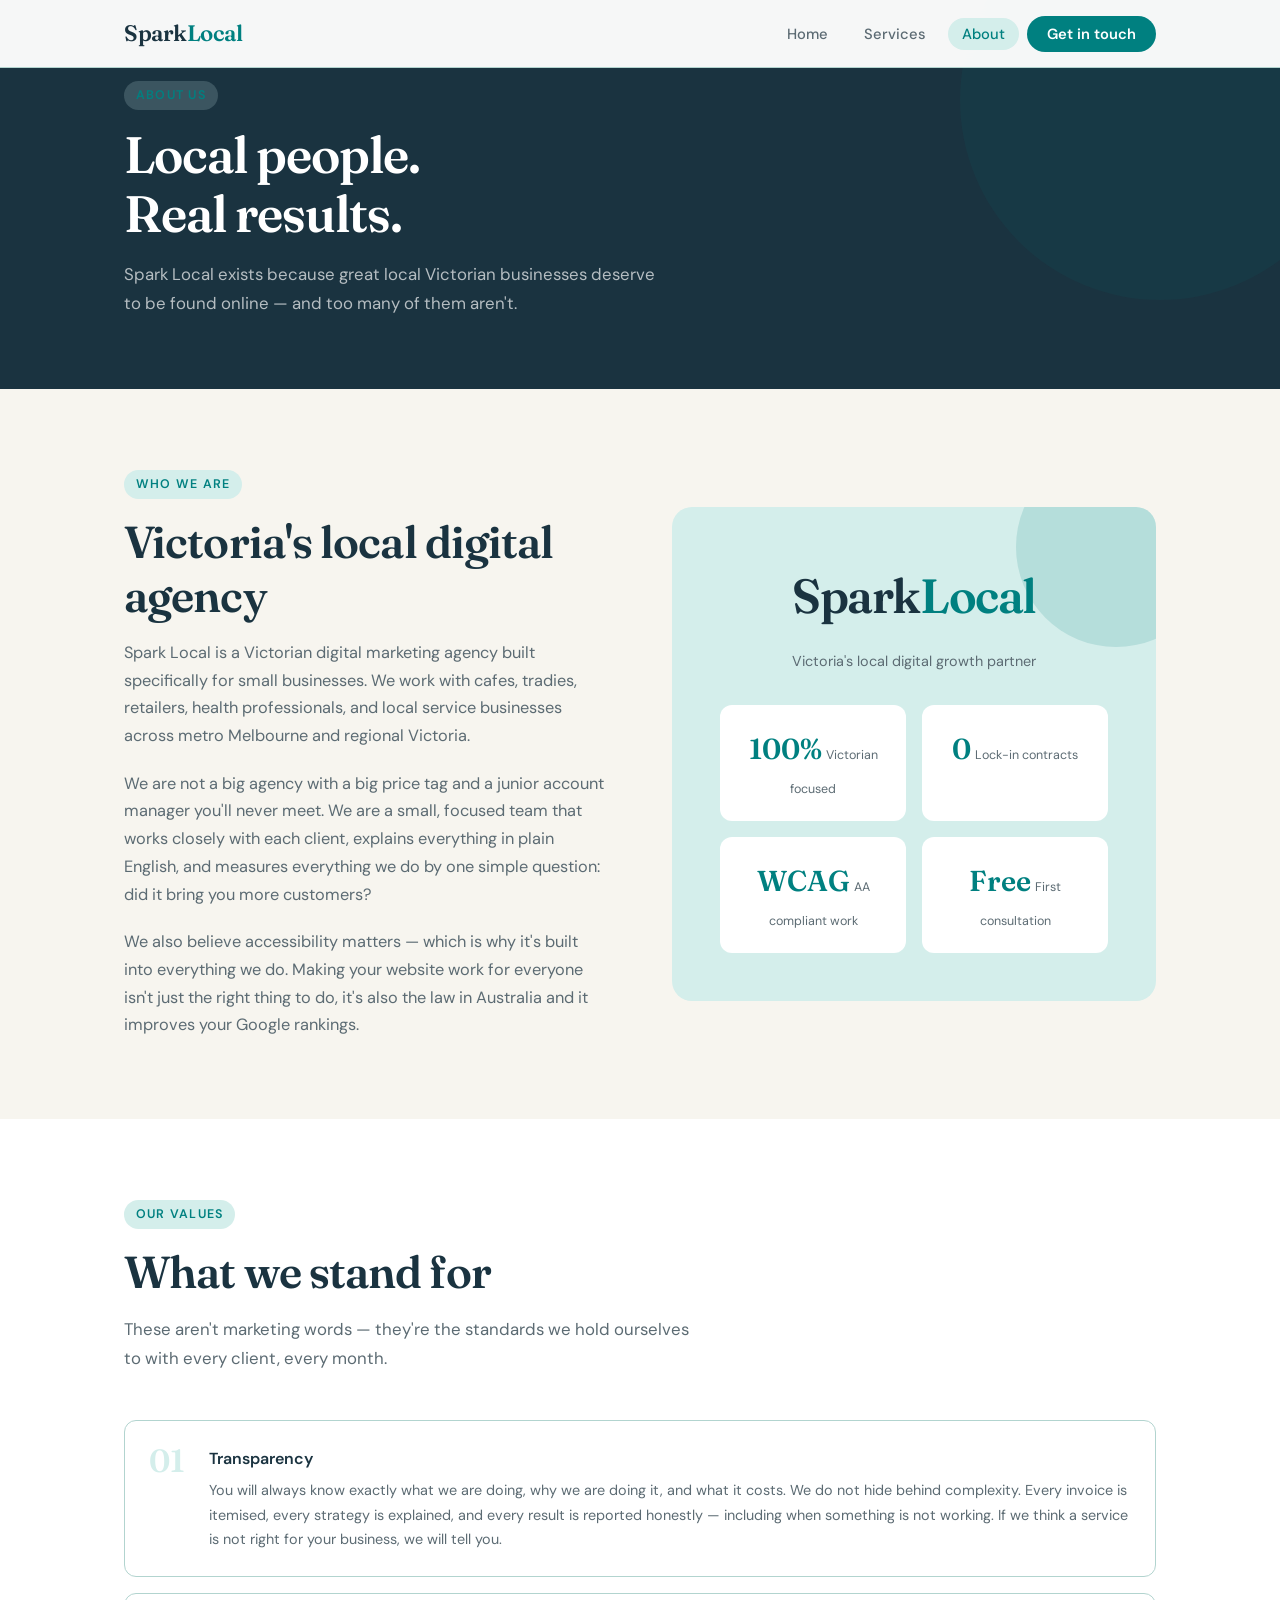
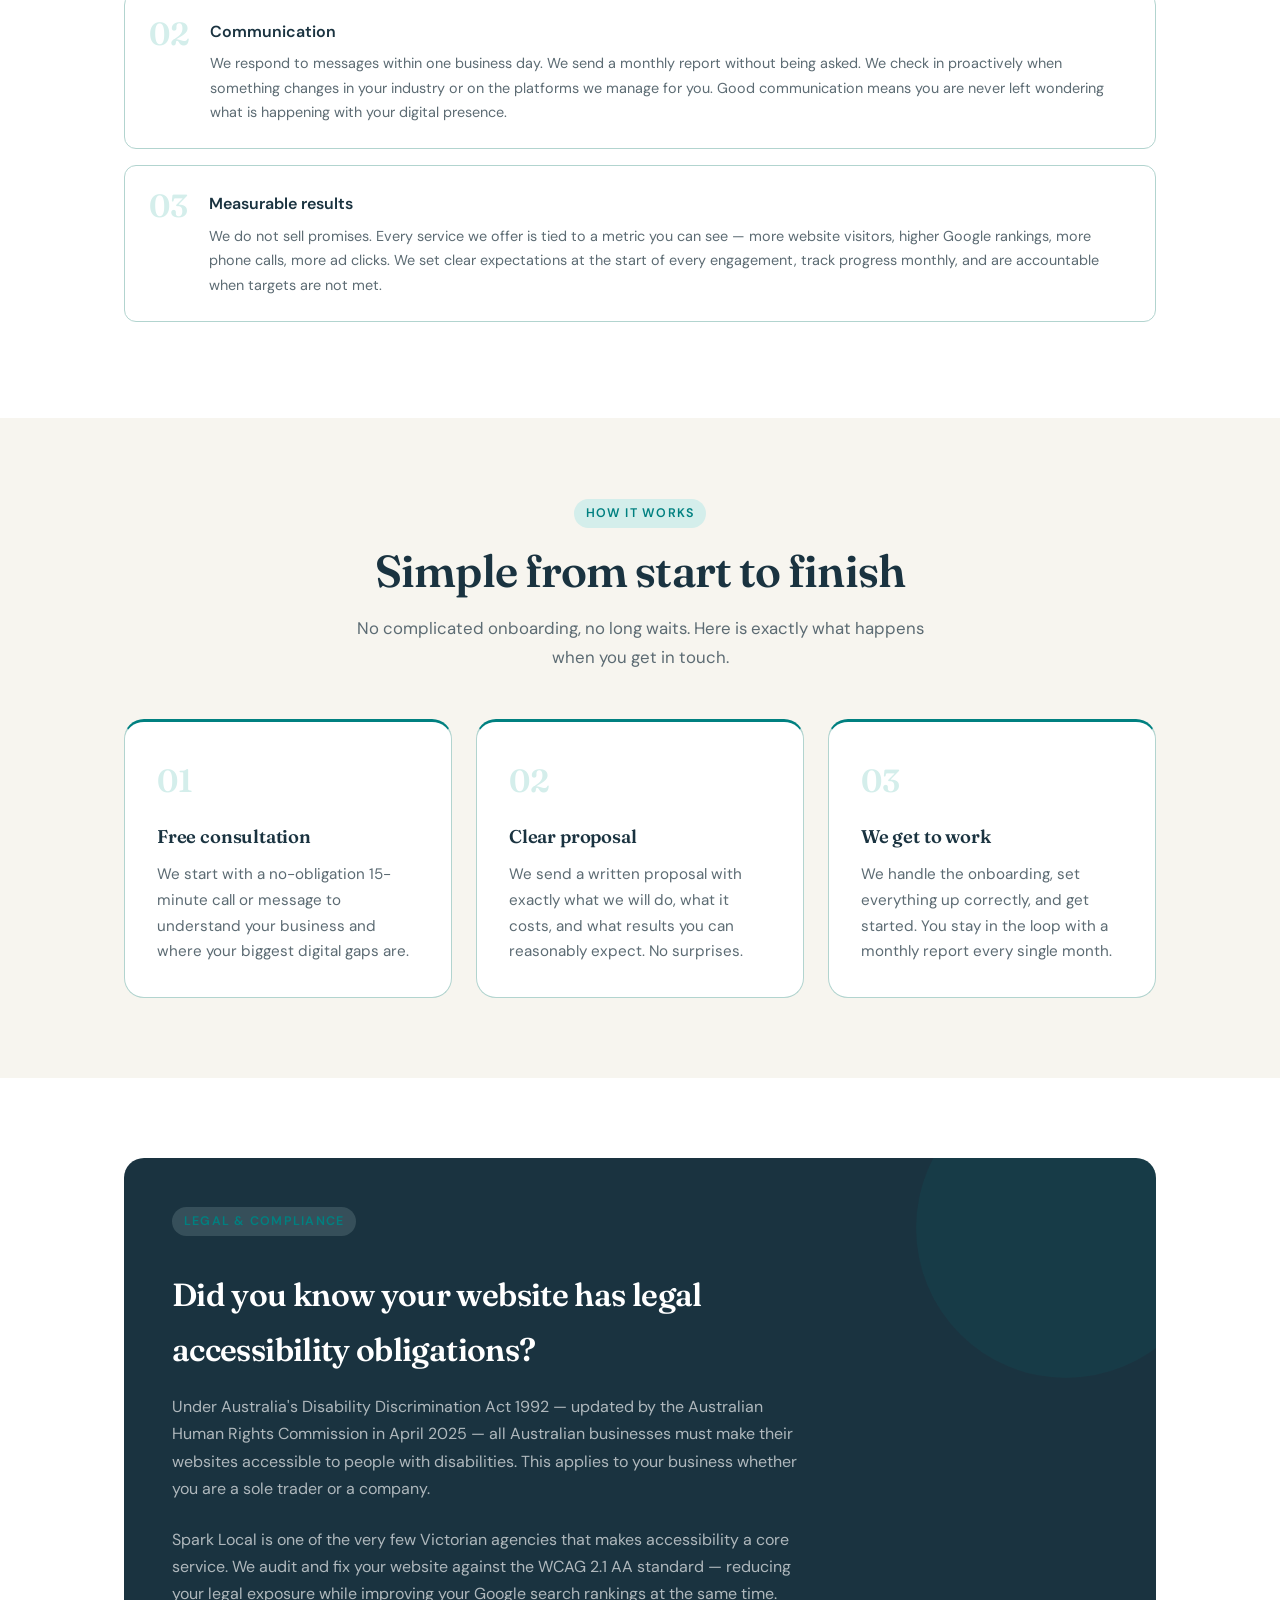
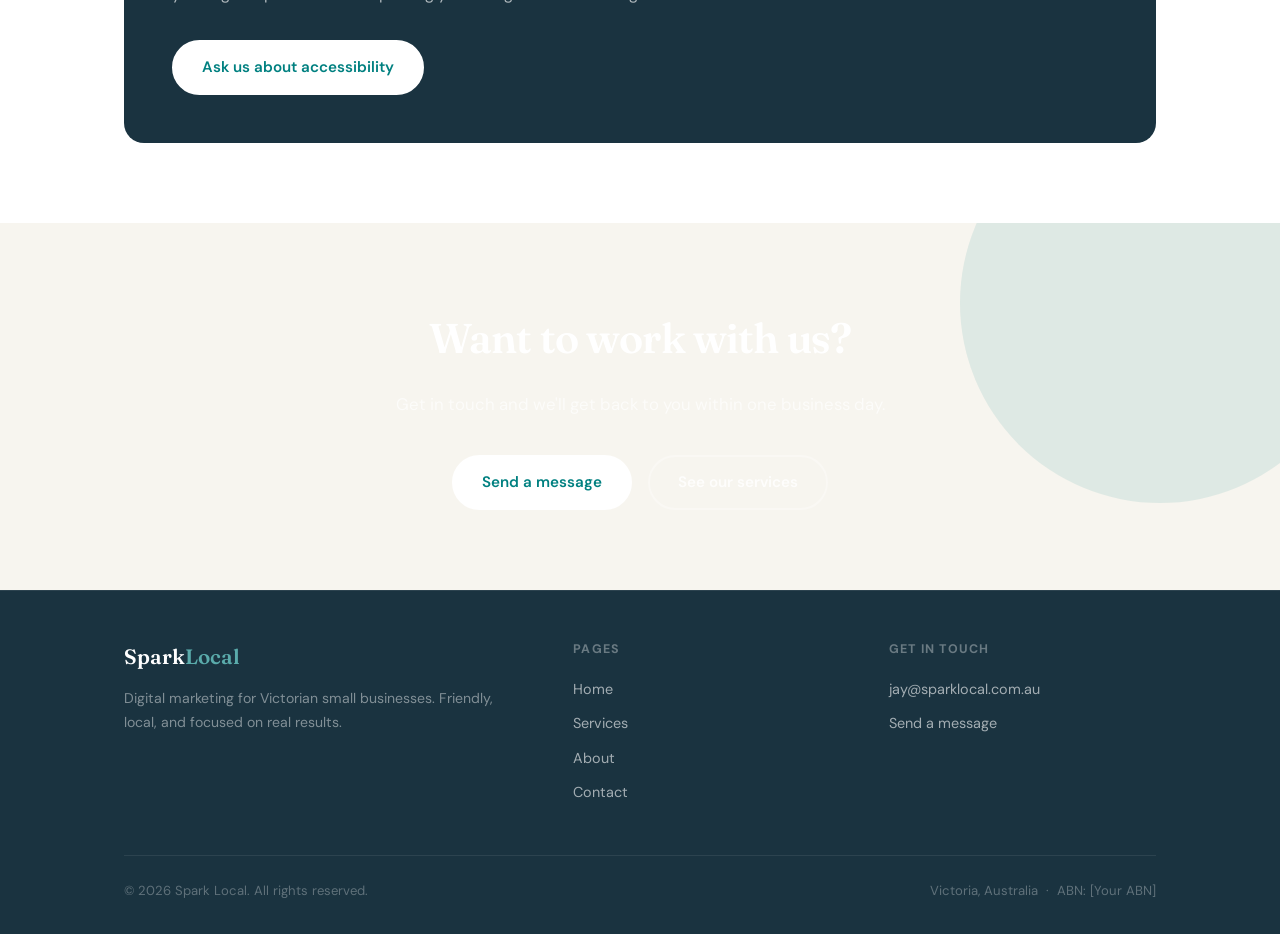
==== about.html @ c95900c8 "website" ====
<!DOCTYPE html>
<html lang="en-AU">
<head>
  <meta charset="UTF-8">
  <meta name="viewport" content="width=device-width, initial-scale=1.0">
  <title>About — Spark Local</title>
  <meta name="description" content="Learn about Spark Local — Victoria's friendly local digital marketing agency. Our values, our approach, and why we only work with Victorian small businesses.">
  <link rel="stylesheet" href="style.css">
  <link rel="icon" href="data:image/svg+xml,<svg xmlns='http://www.w3.org/2000/svg' viewBox='0 0 100 100'><text y='.9em' font-size='90'>✦</text></svg>">
</head>
<body>
  <a href="#main" class="skip-link">Skip to main content</a>

  <nav class="nav" role="navigation" aria-label="Main navigation">
    <div class="nav-inner">
      <a href="index.html" class="nav-logo" aria-label="Spark Local home">Spark<span>Local</span></a>
      <ul class="nav-links" id="nav-links" role="list">
        <li><a href="index.html">Home</a></li>
        <li><a href="services.html">Services</a></li>
        <li><a href="about.html" aria-current="page">About</a></li>
        <li><a href="contact.html" class="nav-cta">Get in touch</a></li>
      </ul>
      <button class="nav-mobile-btn" id="menu-btn" aria-expanded="false" aria-controls="nav-links" aria-label="Open menu">
        <svg viewBox="0 0 24 24" fill="none" stroke="currentColor" stroke-width="2" stroke-linecap="round">
          <line x1="3" y1="6" x2="21" y2="6"/><line x1="3" y1="12" x2="21" y2="12"/><line x1="3" y1="18" x2="21" y2="18"/>
        </svg>
      </button>
    </div>
  </nav>

  <main id="main">

    <div class="page-hero page-top" role="banner">
      <div class="container">
        <span class="section-label">About us</span>
        <h1 class="fade-up">Local people.<br>Real results.</h1>
        <p class="fade-up-2">Spark Local exists because great local Victorian businesses deserve to be found online — and too many of them aren't.</p>
      </div>
    </div>

    <!-- Who we are -->
    <section aria-labelledby="whoweare-heading">
      <div class="container">
        <div class="about-split">
          <div>
            <span class="section-label">Who we are</span>
            <h2 id="whoweare-heading" class="section-title">Victoria's local digital agency</h2>
            <p style="color:var(--grey);margin-bottom:20px;font-size:1.02rem;">Spark Local is a Victorian digital marketing agency built specifically for small businesses. We work with cafes, tradies, retailers, health professionals, and local service businesses across metro Melbourne and regional Victoria.</p>
            <p style="color:var(--grey);margin-bottom:20px;font-size:1.02rem;">We are not a big agency with a big price tag and a junior account manager you'll never meet. We are a small, focused team that works closely with each client, explains everything in plain English, and measures everything we do by one simple question: did it bring you more customers?</p>
            <p style="color:var(--grey);font-size:1.02rem;">We also believe accessibility matters — which is why it's built into everything we do. Making your website work for everyone isn't just the right thing to do, it's also the law in Australia and it improves your Google rankings.</p>
          </div>
          <div>
            <div class="about-visual" aria-hidden="true">
              <div class="about-logo-big">Spark<span>Local</span></div>
              <div class="about-tagline">Victoria's local digital growth partner</div>
              <div class="stat-grid" role="list">
                <div class="stat-box" role="listitem">
                  <span class="n">100%</span>
                  <span class="l">Victorian focused</span>
                </div>
                <div class="stat-box" role="listitem">
                  <span class="n">0</span>
                  <span class="l">Lock-in contracts</span>
                </div>
                <div class="stat-box" role="listitem">
                  <span class="n">WCAG</span>
                  <span class="l">AA compliant work</span>
                </div>
                <div class="stat-box" role="listitem">
                  <span class="n">Free</span>
                  <span class="l">First consultation</span>
                </div>
              </div>
            </div>
          </div>
        </div>
      </div>
    </section>

    <!-- Values -->
    <section aria-labelledby="values-heading">
      <div class="container">
        <div class="section-header">
          <span class="section-label">Our values</span>
          <h2 id="values-heading" class="section-title">What we stand for</h2>
          <p class="section-subtitle">These aren't marketing words — they're the standards we hold ourselves to with every client, every month.</p>
        </div>
        <div class="value-card">
          <div class="value-num" aria-hidden="true">01</div>
          <div>
            <h3>Transparency</h3>
            <p>You will always know exactly what we are doing, why we are doing it, and what it costs. We do not hide behind complexity. Every invoice is itemised, every strategy is explained, and every result is reported honestly — including when something is not working. If we think a service is not right for your business, we will tell you.</p>
          </div>
        </div>
        <div class="value-card">
          <div class="value-num" aria-hidden="true">02</div>
          <div>
            <h3>Communication</h3>
            <p>We respond to messages within one business day. We send a monthly report without being asked. We check in proactively when something changes in your industry or on the platforms we manage for you. Good communication means you are never left wondering what is happening with your digital presence.</p>
          </div>
        </div>
        <div class="value-card">
          <div class="value-num" aria-hidden="true">03</div>
          <div>
            <h3>Measurable results</h3>
            <p>We do not sell promises. Every service we offer is tied to a metric you can see — more website visitors, higher Google rankings, more phone calls, more ad clicks. We set clear expectations at the start of every engagement, track progress monthly, and are accountable when targets are not met.</p>
          </div>
        </div>
      </div>
    </section>

    <!-- How it works -->
    <section aria-labelledby="process-heading">
      <div class="container">
        <div class="section-header center">
          <span class="section-label">How it works</span>
          <h2 id="process-heading" class="section-title">Simple from start to finish</h2>
          <p class="section-subtitle">No complicated onboarding, no long waits. Here is exactly what happens when you get in touch.</p>
        </div>
        <div class="grid-3" role="list">
          <div class="card" role="listitem" style="border-top:3px solid var(--teal);">
            <div style="font-family:var(--font-display);font-size:2rem;font-weight:600;color:var(--teal-light);margin-bottom:12px;" aria-hidden="true">01</div>
            <h3>Free consultation</h3>
            <p>We start with a no-obligation 15-minute call or message to understand your business and where your biggest digital gaps are.</p>
          </div>
          <div class="card" role="listitem" style="border-top:3px solid var(--teal);">
            <div style="font-family:var(--font-display);font-size:2rem;font-weight:600;color:var(--teal-light);margin-bottom:12px;" aria-hidden="true">02</div>
            <h3>Clear proposal</h3>
            <p>We send a written proposal with exactly what we will do, what it costs, and what results you can reasonably expect. No surprises.</p>
          </div>
          <div class="card" role="listitem" style="border-top:3px solid var(--teal);">
            <div style="font-family:var(--font-display);font-size:2rem;font-weight:600;color:var(--teal-light);margin-bottom:12px;" aria-hidden="true">03</div>
            <h3>We get to work</h3>
            <p>We handle the onboarding, set everything up correctly, and get started. You stay in the loop with a monthly report every single month.</p>
          </div>
        </div>
      </div>
    </section>

    <!-- Legal note -->
    <section aria-labelledby="legal-heading">
      <div class="container">
        <div style="background:var(--dark);border-radius:var(--radius-lg);padding:48px;position:relative;overflow:hidden;">
          <div style="position:absolute;width:300px;height:300px;border-radius:50%;background:var(--teal);opacity:0.1;top:-80px;right:-60px;" aria-hidden="true"></div>
          <div style="position:relative;max-width:640px;">
            <span class="section-label" style="background:rgba(212,238,235,0.15);">Legal &amp; compliance</span>
            <h2 id="legal-heading" style="font-family:var(--font-display);font-size:clamp(1.5rem,3vw,2rem);font-weight:600;color:#fff;margin:16px 0;letter-spacing:-0.02em;">Did you know your website has legal accessibility obligations?</h2>
            <p style="color:rgba(255,255,255,0.65);margin-bottom:24px;font-size:1rem;line-height:1.7;">Under Australia's Disability Discrimination Act 1992 — updated by the Australian Human Rights Commission in April 2025 — all Australian businesses must make their websites accessible to people with disabilities. This applies to your business whether you are a sole trader or a company.</p>
            <p style="color:rgba(255,255,255,0.65);margin-bottom:32px;font-size:1rem;line-height:1.7;">Spark Local is one of the very few Victorian agencies that makes accessibility a core service. We audit and fix your website against the WCAG 2.1 AA standard — reducing your legal exposure while improving your Google search rankings at the same time.</p>
            <a href="contact.html" class="btn btn-white">Ask us about accessibility</a>
          </div>
        </div>
      </div>
    </section>

    <!-- CTA -->
    <section class="cta-banner" aria-labelledby="cta-heading">
      <div class="container">
        <h2 id="cta-heading">Want to work with us?</h2>
        <p>Get in touch and we'll get back to you within one business day.</p>
        <div class="btn-group">
          <a href="contact.html" class="btn btn-white">Send a message</a>
          <a href="services.html" class="btn btn-outline" style="border-color:rgba(255,255,255,0.3);color:rgba(255,255,255,0.8);">See our services</a>
        </div>
      </div>
    </section>

  </main>

  <footer class="footer" role="contentinfo">
    <div class="container">
      <div class="footer-inner">
        <div class="footer-brand">
          <div class="logo">Spark<span>Local</span></div>
          <p>Digital marketing for Victorian small businesses. Friendly, local, and focused on real results.</p>
        </div>
        <nav aria-label="Footer navigation — pages">
          <div class="footer-col">
            <h4>Pages</h4>
            <a href="index.html">Home</a>
            <a href="services.html">Services</a>
            <a href="about.html">About</a>
            <a href="contact.html">Contact</a>
          </div>
        </nav>
        <div class="footer-col">
          <h4>Get in touch</h4>
          <a href="mailto:jay@sparklocal.com.au">jay@sparklocal.com.au</a>
          <a href="contact.html">Send a message</a>
        </div>
      </div>
      <div class="footer-bottom">
        <span>&copy; 2026 Spark Local. All rights reserved.</span>
        <span>Victoria, Australia &nbsp;·&nbsp; ABN: [Your ABN]</span>
      </div>
    </div>
  </footer>

  <script>
    const btn = document.getElementById('menu-btn');
    const links = document.getElementById('nav-links');
    btn.addEventListener('click', () => {
      const open = links.classList.toggle('open');
      btn.setAttribute('aria-expanded', open);
    });
    document.addEventListener('click', e => {
      if (!btn.contains(e.target) && !links.contains(e.target)) {
        links.classList.remove('open');
        btn.setAttribute('aria-expanded', false);
      }
    });
  </script>
</body>
</html>
---- style.css ----
@import url('https://fonts.googleapis.com/css2?family=DM+Sans:ital,opsz,wght@0,9..40,300;0,9..40,400;0,9..40,500;0,9..40,600;1,9..40,400&family=Fraunces:ital,opsz,wght@0,9..144,300;0,9..144,600;1,9..144,300&display=swap');

/* ── Variables ─────────────────────────────────────────────────── */
:root {
  --dark:       #1A3340;
  --teal:       #008080;
  --teal-light: #D4EEEB;
  --teal-mid:   #5AABAB;
  --gold:       #C49A14;
  --gold-light: #FDF6DC;
  --sand:       #F7F5EF;
  --grey:       #5C6B73;
  --border:     #B2D4CF;
  --white:      #ffffff;
  --text:       #1a2a30;

  --font-display: 'Fraunces', Georgia, serif;
  --font-body:    'DM Sans', system-ui, sans-serif;

  --radius-sm: 6px;
  --radius-md: 12px;
  --radius-lg: 20px;

  --shadow-sm: 0 2px 8px rgba(26,51,64,0.08);
  --shadow-md: 0 6px 24px rgba(26,51,64,0.12);

  --max-w: 1080px;
  --nav-h: 68px;
}

/* ── Reset ─────────────────────────────────────────────────────── */
*, *::before, *::after { box-sizing: border-box; margin: 0; padding: 0; }
html { scroll-behavior: smooth; font-size: 16px; }
body {
  font-family: var(--font-body);
  color: var(--text);
  background: var(--white);
  line-height: 1.7;
  -webkit-font-smoothing: antialiased;
}
img { display: block; max-width: 100%; }
a { color: inherit; text-decoration: none; }
ul { list-style: none; }
button, input, textarea, select {
  font-family: inherit;
  font-size: inherit;
}

/* ── Skip link (accessibility) ─────────────────────────────────── */
.skip-link {
  position: absolute;
  top: -100px;
  left: 16px;
  background: var(--teal);
  color: var(--white);
  padding: 10px 20px;
  border-radius: var(--radius-sm);
  font-weight: 600;
  z-index: 9999;
  transition: top 0.2s;
}
.skip-link:focus { top: 16px; }

/* ── Navigation ────────────────────────────────────────────────── */
.nav {
  position: fixed;
  top: 0; left: 0; right: 0;
  height: var(--nav-h);
  background: rgba(255,255,255,0.96);
  backdrop-filter: blur(10px);
  border-bottom: 1px solid var(--border);
  z-index: 100;
  display: flex;
  align-items: center;
}
.nav-inner {
  max-width: var(--max-w);
  width: 100%;
  margin: 0 auto;
  padding: 0 24px;
  display: flex;
  align-items: center;
  justify-content: space-between;
}
.nav-logo {
  font-family: var(--font-display);
  font-size: 1.4rem;
  font-weight: 600;
  color: var(--dark);
  letter-spacing: -0.02em;
}
.nav-logo span { color: var(--teal); }
.nav-links {
  display: flex;
  align-items: center;
  gap: 8px;
}
.nav-links a {
  font-size: 0.92rem;
  font-weight: 500;
  color: var(--grey);
  padding: 6px 14px;
  border-radius: 99px;
  transition: color 0.2s, background 0.2s;
}
.nav-links a:hover,
.nav-links a[aria-current="page"] {
  color: var(--teal);
  background: var(--teal-light);
}
.nav-cta {
  background: var(--teal) !important;
  color: var(--white) !important;
  padding: 8px 20px !important;
  border-radius: 99px !important;
  font-weight: 600 !important;
  transition: background 0.2s, transform 0.15s !important;
}
.nav-cta:hover {
  background: var(--dark) !important;
  transform: translateY(-1px);
}
.nav-mobile-btn {
  display: none;
  background: none;
  border: none;
  cursor: pointer;
  padding: 8px;
  color: var(--dark);
}
.nav-mobile-btn svg { width: 24px; height: 24px; }

/* ── Layout helpers ────────────────────────────────────────────── */
.container {
  max-width: var(--max-w);
  margin: 0 auto;
  padding: 0 24px;
}
.page-top { padding-top: var(--nav-h); }
section { padding: 80px 0; }
section:nth-child(even) { background: var(--sand); }

.section-label {
  display: inline-block;
  font-size: 0.78rem;
  font-weight: 600;
  letter-spacing: 0.1em;
  text-transform: uppercase;
  color: var(--teal);
  background: var(--teal-light);
  padding: 4px 12px;
  border-radius: 99px;
  margin-bottom: 16px;
}
.section-title {
  font-family: var(--font-display);
  font-size: clamp(1.8rem, 4vw, 2.8rem);
  font-weight: 600;
  color: var(--dark);
  line-height: 1.2;
  letter-spacing: -0.02em;
  margin-bottom: 16px;
}
.section-subtitle {
  font-size: 1.05rem;
  color: var(--grey);
  max-width: 580px;
  line-height: 1.7;
}
.section-header { margin-bottom: 48px; }
.section-header.center { text-align: center; }
.section-header.center .section-subtitle { margin: 0 auto; }

/* ── Buttons ───────────────────────────────────────────────────── */
.btn {
  display: inline-flex;
  align-items: center;
  gap: 8px;
  padding: 13px 28px;
  border-radius: 99px;
  font-weight: 600;
  font-size: 0.95rem;
  cursor: pointer;
  border: 2px solid transparent;
  transition: all 0.2s;
  text-decoration: none;
}
.btn:focus-visible {
  outline: 3px solid var(--teal);
  outline-offset: 3px;
}
.btn-primary {
  background: var(--teal);
  color: var(--white);
  border-color: var(--teal);
}
.btn-primary:hover {
  background: var(--dark);
  border-color: var(--dark);
  transform: translateY(-2px);
}
.btn-outline {
  background: transparent;
  color: var(--teal);
  border-color: var(--teal);
}
.btn-outline:hover {
  background: var(--teal);
  color: var(--white);
  transform: translateY(-2px);
}
.btn-white {
  background: var(--white);
  color: var(--teal);
  border-color: var(--white);
}
.btn-white:hover {
  background: var(--teal-light);
  transform: translateY(-2px);
}

/* ── Cards ─────────────────────────────────────────────────────── */
.card {
  background: var(--white);
  border: 1px solid var(--border);
  border-radius: var(--radius-lg);
  padding: 32px;
  transition: box-shadow 0.2s, transform 0.2s;
}
.card:hover {
  box-shadow: var(--shadow-md);
  transform: translateY(-3px);
}
.card-icon {
  width: 52px;
  height: 52px;
  background: var(--teal-light);
  border-radius: var(--radius-md);
  display: flex;
  align-items: center;
  justify-content: center;
  margin-bottom: 20px;
  font-size: 1.4rem;
}
.card h3 {
  font-family: var(--font-display);
  font-size: 1.15rem;
  font-weight: 600;
  color: var(--dark);
  margin-bottom: 10px;
  letter-spacing: -0.01em;
}
.card p { font-size: 0.95rem; color: var(--grey); }

/* ── Grid ──────────────────────────────────────────────────────── */
.grid-3 {
  display: grid;
  grid-template-columns: repeat(3, 1fr);
  gap: 24px;
}
.grid-2 {
  display: grid;
  grid-template-columns: repeat(2, 1fr);
  gap: 24px;
}

/* ── Hero ──────────────────────────────────────────────────────── */
.hero {
  background: var(--dark);
  min-height: calc(100vh - var(--nav-h));
  display: flex;
  align-items: center;
  position: relative;
  overflow: hidden;
  padding: 80px 0;
}
.hero-bg-circle {
  position: absolute;
  border-radius: 50%;
  background: var(--teal);
  opacity: 0.12;
  pointer-events: none;
}
.hero-bg-circle-1 { width: 500px; height: 500px; top: -100px; right: -100px; }
.hero-bg-circle-2 { width: 300px; height: 300px; bottom: -60px; left: 5%; }
.hero-bg-circle-3 { width: 150px; height: 150px; top: 40%; right: 30%; opacity: 0.07; }
.hero-content { position: relative; z-index: 1; max-width: 680px; }
.hero-label {
  display: inline-flex;
  align-items: center;
  gap: 8px;
  font-size: 0.82rem;
  font-weight: 600;
  letter-spacing: 0.08em;
  text-transform: uppercase;
  color: var(--teal-mid);
  margin-bottom: 24px;
}
.hero-label::before {
  content: '';
  display: block;
  width: 24px;
  height: 2px;
  background: var(--teal-mid);
}
.hero h1 {
  font-family: var(--font-display);
  font-size: clamp(2.4rem, 6vw, 4rem);
  font-weight: 600;
  color: var(--white);
  line-height: 1.1;
  letter-spacing: -0.03em;
  margin-bottom: 24px;
}
.hero h1 em {
  font-style: italic;
  color: var(--teal-mid);
}
.hero p {
  font-size: 1.1rem;
  color: rgba(255,255,255,0.72);
  max-width: 520px;
  margin-bottom: 40px;
  line-height: 1.75;
}
.hero-btns { display: flex; gap: 16px; flex-wrap: wrap; }
.hero-trust {
  margin-top: 56px;
  padding-top: 32px;
  border-top: 1px solid rgba(255,255,255,0.1);
  display: flex;
  gap: 32px;
  flex-wrap: wrap;
}
.trust-item { text-align: center; }
.trust-item .num {
  font-family: var(--font-display);
  font-size: 1.8rem;
  font-weight: 600;
  color: var(--teal-mid);
  display: block;
}
.trust-item .lbl {
  font-size: 0.8rem;
  color: rgba(255,255,255,0.5);
  text-transform: uppercase;
  letter-spacing: 0.06em;
}

/* ── Page hero (inner pages) ───────────────────────────────────── */
.page-hero {
  background: var(--dark);
  padding: 80px 0 72px;
  position: relative;
  overflow: hidden;
}
.page-hero::after {
  content: '';
  position: absolute;
  width: 400px;
  height: 400px;
  border-radius: 50%;
  background: var(--teal);
  opacity: 0.08;
  top: -100px;
  right: -80px;
  pointer-events: none;
}
.page-hero .section-label { background: rgba(212,238,235,0.18); }
.page-hero h1 {
  font-family: var(--font-display);
  font-size: clamp(2rem, 5vw, 3.2rem);
  font-weight: 600;
  color: var(--white);
  line-height: 1.15;
  letter-spacing: -0.02em;
  margin-bottom: 16px;
}
.page-hero p {
  font-size: 1.05rem;
  color: rgba(255,255,255,0.68);
  max-width: 540px;
}

/* ── Value pills ───────────────────────────────────────────────── */
.values-row {
  display: flex;
  gap: 16px;
  flex-wrap: wrap;
  margin-top: 48px;
}
.value-pill {
  display: flex;
  align-items: center;
  gap: 10px;
  background: var(--white);
  border: 1px solid var(--border);
  border-radius: 99px;
  padding: 10px 20px 10px 12px;
  font-size: 0.92rem;
  font-weight: 500;
  color: var(--dark);
}
.value-pill .dot {
  width: 10px;
  height: 10px;
  border-radius: 50%;
  background: var(--teal);
  flex-shrink: 0;
}

/* ── Service list page ─────────────────────────────────────────── */
.service-category {
  margin-bottom: 64px;
}
.category-label {
  font-size: 0.75rem;
  font-weight: 700;
  letter-spacing: 0.12em;
  text-transform: uppercase;
  color: var(--teal);
  margin-bottom: 20px;
  display: flex;
  align-items: center;
  gap: 12px;
}
.category-label::after {
  content: '';
  flex: 1;
  height: 1px;
  background: var(--border);
}
.service-row {
  display: grid;
  grid-template-columns: 1fr auto;
  gap: 24px;
  align-items: start;
  padding: 28px 0;
  border-bottom: 1px solid var(--border);
}
.service-row:last-child { border-bottom: none; }
.service-row h3 {
  font-family: var(--font-display);
  font-size: 1.1rem;
  font-weight: 600;
  color: var(--dark);
  margin-bottom: 8px;
  letter-spacing: -0.01em;
}
.service-row p { font-size: 0.93rem; color: var(--grey); max-width: 560px; }
.service-price {
  text-align: right;
  flex-shrink: 0;
}
.service-price .from {
  font-size: 0.75rem;
  color: var(--grey);
  text-transform: uppercase;
  letter-spacing: 0.06em;
}
.service-price .amount {
  font-family: var(--font-display);
  font-size: 1.4rem;
  font-weight: 600;
  color: var(--gold);
  display: block;
}
.service-price .period {
  font-size: 0.78rem;
  color: var(--grey);
}

/* ── Packages ──────────────────────────────────────────────────── */
.packages-grid {
  display: grid;
  grid-template-columns: repeat(3, 1fr);
  gap: 24px;
  align-items: start;
}
.package-card {
  border-radius: var(--radius-lg);
  padding: 32px;
  border: 2px solid var(--border);
  background: var(--white);
  position: relative;
  transition: transform 0.2s, box-shadow 0.2s;
}
.package-card:hover { transform: translateY(-4px); box-shadow: var(--shadow-md); }
.package-card.featured {
  border-color: var(--teal);
  background: var(--dark);
}
.featured-badge {
  position: absolute;
  top: -14px;
  left: 50%;
  transform: translateX(-50%);
  background: var(--teal);
  color: var(--white);
  font-size: 0.72rem;
  font-weight: 700;
  letter-spacing: 0.08em;
  text-transform: uppercase;
  padding: 4px 16px;
  border-radius: 99px;
  white-space: nowrap;
}
.package-name {
  font-size: 0.8rem;
  font-weight: 700;
  letter-spacing: 0.1em;
  text-transform: uppercase;
  color: var(--teal);
  margin-bottom: 8px;
}
.package-card.featured .package-name { color: var(--teal-mid); }
.package-price {
  font-family: var(--font-display);
  font-size: 2.4rem;
  font-weight: 600;
  color: var(--dark);
  line-height: 1;
  margin-bottom: 4px;
  letter-spacing: -0.03em;
}
.package-card.featured .package-price { color: var(--white); }
.package-period {
  font-size: 0.82rem;
  color: var(--grey);
  margin-bottom: 24px;
}
.package-card.featured .package-period { color: rgba(255,255,255,0.5); }
.package-divider {
  height: 1px;
  background: var(--border);
  margin-bottom: 24px;
}
.package-card.featured .package-divider { background: rgba(255,255,255,0.15); }
.package-includes {
  font-size: 0.8rem;
  font-weight: 600;
  letter-spacing: 0.06em;
  text-transform: uppercase;
  color: var(--grey);
  margin-bottom: 16px;
}
.package-card.featured .package-includes { color: rgba(255,255,255,0.45); }
.package-features { display: flex; flex-direction: column; gap: 10px; margin-bottom: 28px; }
.feature-item {
  display: flex;
  align-items: flex-start;
  gap: 10px;
  font-size: 0.9rem;
  color: var(--text);
}
.package-card.featured .feature-item { color: rgba(255,255,255,0.82); }
.feature-check {
  width: 18px;
  height: 18px;
  border-radius: 50%;
  background: var(--teal-light);
  color: var(--teal);
  display: flex;
  align-items: center;
  justify-content: center;
  font-size: 0.65rem;
  flex-shrink: 0;
  margin-top: 2px;
  font-weight: 700;
}
.package-card.featured .feature-check {
  background: rgba(212,238,235,0.2);
  color: var(--teal-mid);
}
.package-ideal {
  font-size: 0.82rem;
  color: var(--grey);
  font-style: italic;
  margin-bottom: 24px;
}
.package-card.featured .package-ideal { color: rgba(255,255,255,0.45); }

/* ── About page ────────────────────────────────────────────────── */
.about-split {
  display: grid;
  grid-template-columns: 1fr 1fr;
  gap: 64px;
  align-items: center;
}
.about-visual {
  background: var(--teal-light);
  border-radius: var(--radius-lg);
  padding: 48px;
  text-align: center;
  position: relative;
  overflow: hidden;
}
.about-visual::before {
  content: '';
  position: absolute;
  width: 200px;
  height: 200px;
  border-radius: 50%;
  background: var(--teal);
  opacity: 0.15;
  top: -60px;
  right: -60px;
}
.about-logo-big {
  font-family: var(--font-display);
  font-size: 3rem;
  font-weight: 600;
  color: var(--dark);
  letter-spacing: -0.03em;
  position: relative;
}
.about-logo-big span { color: var(--teal); }
.about-tagline {
  font-size: 0.9rem;
  color: var(--grey);
  margin-top: 12px;
  position: relative;
}
.stat-grid {
  display: grid;
  grid-template-columns: 1fr 1fr;
  gap: 16px;
  margin-top: 32px;
  position: relative;
}
.stat-box {
  background: var(--white);
  border-radius: var(--radius-md);
  padding: 20px;
  text-align: center;
}
.stat-box .n {
  font-family: var(--font-display);
  font-size: 1.8rem;
  font-weight: 600;
  color: var(--teal);
}
.stat-box .l {
  font-size: 0.78rem;
  color: var(--grey);
  margin-top: 2px;
}
.value-card {
  display: flex;
  gap: 20px;
  padding: 24px;
  background: var(--white);
  border: 1px solid var(--border);
  border-radius: var(--radius-md);
  margin-bottom: 16px;
  transition: box-shadow 0.2s;
}
.value-card:hover { box-shadow: var(--shadow-sm); }
.value-num {
  font-family: var(--font-display);
  font-size: 2rem;
  font-weight: 600;
  color: var(--teal-light);
  line-height: 1;
  flex-shrink: 0;
  min-width: 40px;
}
.value-card h3 {
  font-weight: 600;
  font-size: 1rem;
  color: var(--dark);
  margin-bottom: 6px;
}
.value-card p { font-size: 0.9rem; color: var(--grey); }

/* ── Contact ───────────────────────────────────────────────────── */
.contact-split {
  display: grid;
  grid-template-columns: 1fr 1.6fr;
  gap: 64px;
  align-items: start;
}
.contact-info h2 {
  font-family: var(--font-display);
  font-size: 1.8rem;
  font-weight: 600;
  color: var(--dark);
  margin-bottom: 16px;
  letter-spacing: -0.02em;
}
.contact-info p { color: var(--grey); margin-bottom: 32px; }
.contact-detail {
  display: flex;
  align-items: center;
  gap: 14px;
  padding: 16px 0;
  border-bottom: 1px solid var(--border);
  font-size: 0.95rem;
}
.contact-detail:last-child { border-bottom: none; }
.contact-icon {
  width: 40px;
  height: 40px;
  background: var(--teal-light);
  border-radius: var(--radius-sm);
  display: flex;
  align-items: center;
  justify-content: center;
  font-size: 1.1rem;
  flex-shrink: 0;
}
.contact-detail a { color: var(--teal); font-weight: 500; }
.contact-detail a:hover { text-decoration: underline; }

/* ── Form ──────────────────────────────────────────────────────── */
.form-card {
  background: var(--white);
  border: 1px solid var(--border);
  border-radius: var(--radius-lg);
  padding: 40px;
  box-shadow: var(--shadow-sm);
}
.form-row { display: grid; grid-template-columns: 1fr 1fr; gap: 20px; }
.form-group { margin-bottom: 20px; }
.form-group label {
  display: block;
  font-size: 0.88rem;
  font-weight: 600;
  color: var(--dark);
  margin-bottom: 8px;
}
.form-group label .req { color: var(--teal); margin-left: 2px; }
.form-group input,
.form-group textarea,
.form-group select {
  width: 100%;
  padding: 12px 16px;
  border: 1.5px solid var(--border);
  border-radius: var(--radius-sm);
  font-size: 0.95rem;
  color: var(--text);
  background: var(--white);
  transition: border-color 0.2s, box-shadow 0.2s;
  appearance: none;
}
.form-group input:focus,
.form-group textarea:focus,
.form-group select:focus {
  outline: none;
  border-color: var(--teal);
  box-shadow: 0 0 0 3px rgba(0,128,128,0.12);
}
.form-group textarea { resize: vertical; min-height: 130px; }
.form-submit { width: 100%; justify-content: center; font-size: 1rem; padding: 15px; }
.form-note {
  font-size: 0.8rem;
  color: var(--grey);
  text-align: center;
  margin-top: 12px;
}
.form-success {
  display: none;
  background: var(--teal-light);
  border: 1px solid var(--border);
  border-radius: var(--radius-md);
  padding: 20px 24px;
  color: var(--dark);
  font-weight: 500;
  margin-top: 16px;
  text-align: center;
}

/* ── CTA banner ────────────────────────────────────────────────── */
.cta-banner {
  background: var(--dark);
  padding: 80px 0;
  text-align: center;
  position: relative;
  overflow: hidden;
}
.cta-banner::before {
  content: '';
  position: absolute;
  width: 400px; height: 400px;
  border-radius: 50%;
  background: var(--teal);
  opacity: 0.1;
  top: -120px; right: -80px;
}
.cta-banner h2 {
  font-family: var(--font-display);
  font-size: clamp(1.8rem, 4vw, 2.6rem);
  font-weight: 600;
  color: var(--white);
  margin-bottom: 16px;
  letter-spacing: -0.02em;
  position: relative;
}
.cta-banner p {
  color: rgba(255,255,255,0.65);
  font-size: 1.05rem;
  margin-bottom: 36px;
  position: relative;
}
.cta-banner .btn-group { display: flex; gap: 16px; justify-content: center; flex-wrap: wrap; position: relative; }

/* ── Footer ────────────────────────────────────────────────────── */
.footer {
  background: var(--dark);
  border-top: 1px solid rgba(255,255,255,0.08);
  padding: 48px 0 32px;
}
.footer-inner {
  display: grid;
  grid-template-columns: 1.5fr 1fr 1fr;
  gap: 48px;
  margin-bottom: 40px;
}
.footer-brand .logo {
  font-family: var(--font-display);
  font-size: 1.3rem;
  font-weight: 600;
  color: var(--white);
  margin-bottom: 12px;
}
.footer-brand .logo span { color: var(--teal-mid); }
.footer-brand p {
  font-size: 0.88rem;
  color: rgba(255,255,255,0.45);
  line-height: 1.7;
}
.footer-col h4 {
  font-size: 0.78rem;
  font-weight: 700;
  letter-spacing: 0.1em;
  text-transform: uppercase;
  color: rgba(255,255,255,0.35);
  margin-bottom: 16px;
}
.footer-col a {
  display: block;
  font-size: 0.9rem;
  color: rgba(255,255,255,0.6);
  margin-bottom: 10px;
  transition: color 0.2s;
}
.footer-col a:hover { color: var(--teal-mid); }
.footer-bottom {
  border-top: 1px solid rgba(255,255,255,0.08);
  padding-top: 24px;
  display: flex;
  justify-content: space-between;
  align-items: center;
  font-size: 0.82rem;
  color: rgba(255,255,255,0.3);
  flex-wrap: wrap;
  gap: 8px;
}

/* ── Animations ────────────────────────────────────────────────── */
@keyframes fadeUp {
  from { opacity: 0; transform: translateY(24px); }
  to   { opacity: 1; transform: translateY(0); }
}
.fade-up { animation: fadeUp 0.6s ease both; }
.fade-up-2 { animation: fadeUp 0.6s 0.12s ease both; }
.fade-up-3 { animation: fadeUp 0.6s 0.24s ease both; }
.fade-up-4 { animation: fadeUp 0.6s 0.36s ease both; }

/* ── Responsive ────────────────────────────────────────────────── */
@media (max-width: 900px) {
  .grid-3, .packages-grid { grid-template-columns: 1fr; }
  .grid-2 { grid-template-columns: 1fr; }
  .about-split, .contact-split { grid-template-columns: 1fr; gap: 40px; }
  .footer-inner { grid-template-columns: 1fr 1fr; }
  .hero-trust { gap: 20px; }
  .service-row { grid-template-columns: 1fr; }
  .service-price { text-align: left; }
}
@media (max-width: 640px) {
  .nav-links { display: none; }
  .nav-mobile-btn { display: flex; }
  .nav-links.open {
    display: flex;
    flex-direction: column;
    position: fixed;
    top: var(--nav-h);
    left: 0; right: 0;
    background: var(--white);
    border-bottom: 1px solid var(--border);
    padding: 16px 24px 24px;
    gap: 4px;
    box-shadow: var(--shadow-md);
  }
  .nav-links.open a { border-radius: var(--radius-sm); }
  .form-row { grid-template-columns: 1fr; }
  .footer-inner { grid-template-columns: 1fr; gap: 32px; }
  section { padding: 56px 0; }
  .hero { padding: 56px 0; }
  .hero-btns { flex-direction: column; align-items: flex-start; }
  .hero-trust { flex-direction: column; gap: 16px; }
  .form-card { padding: 24px; }
}
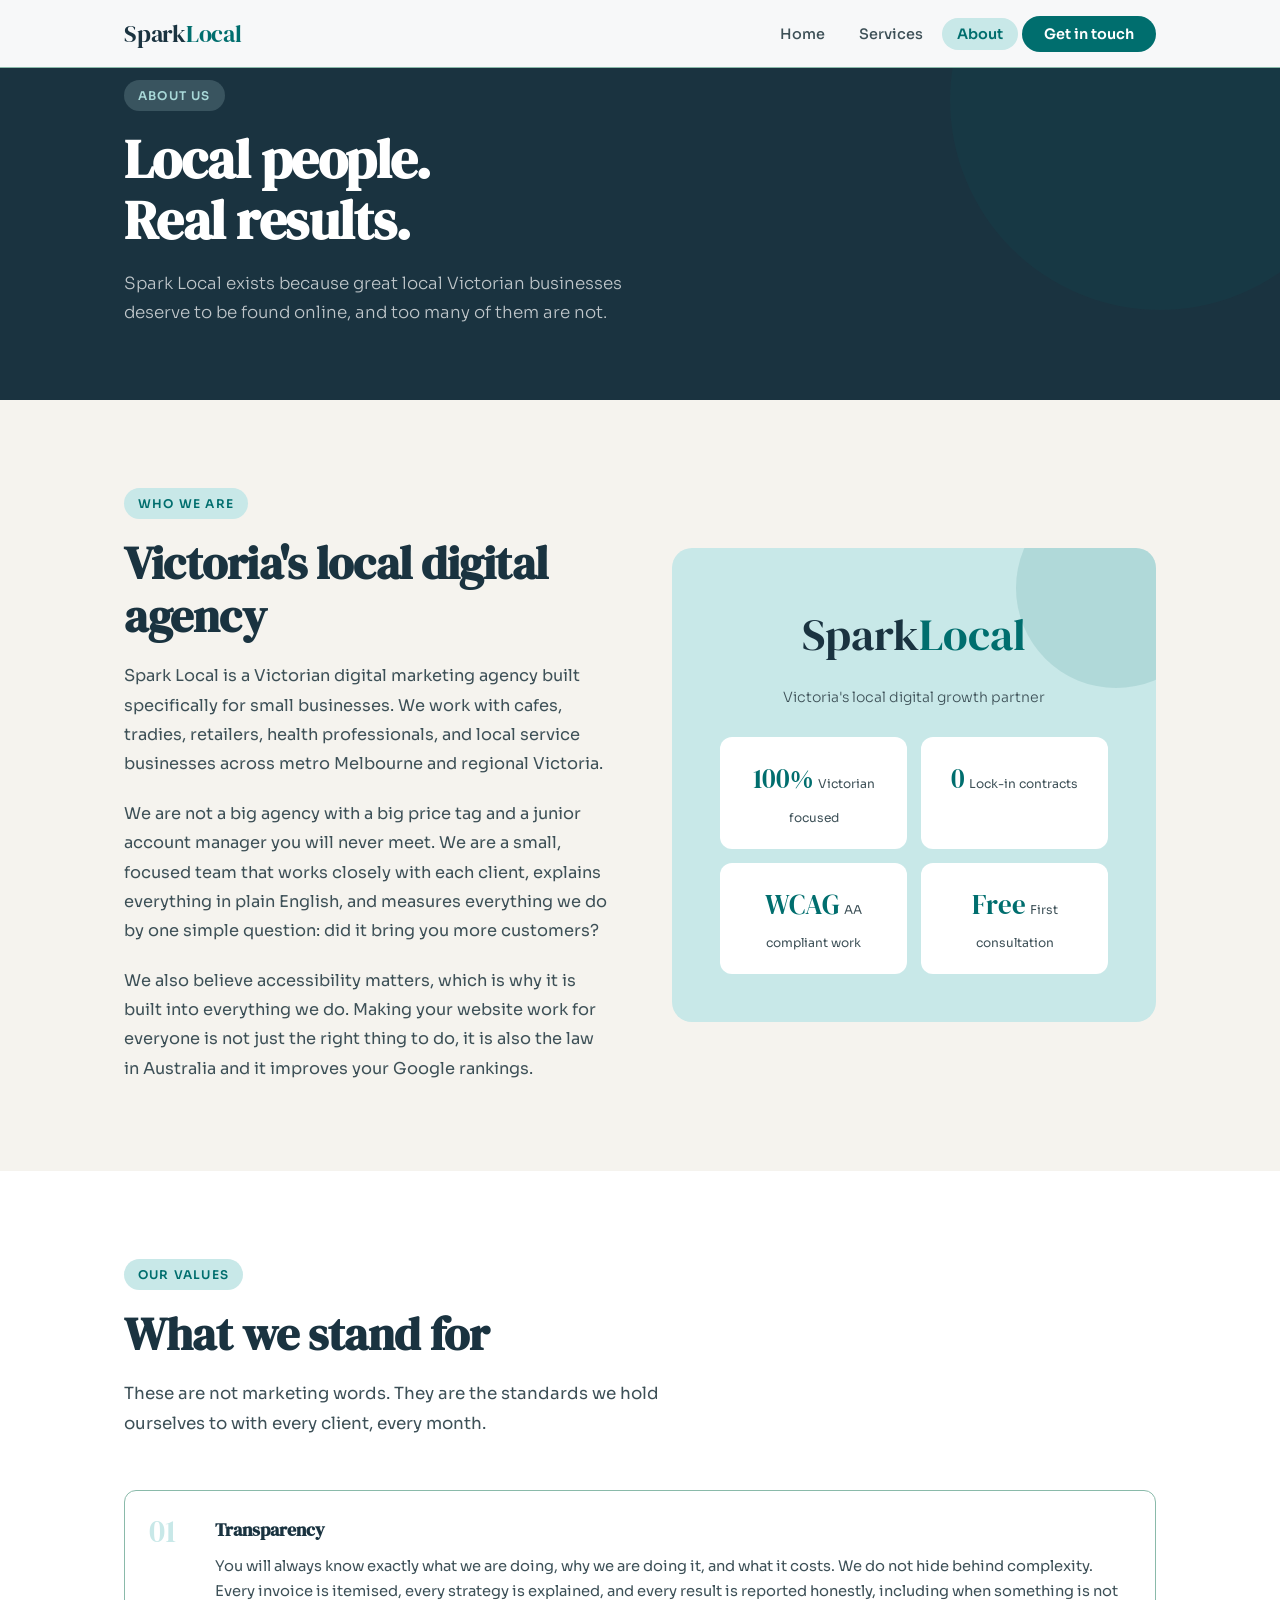
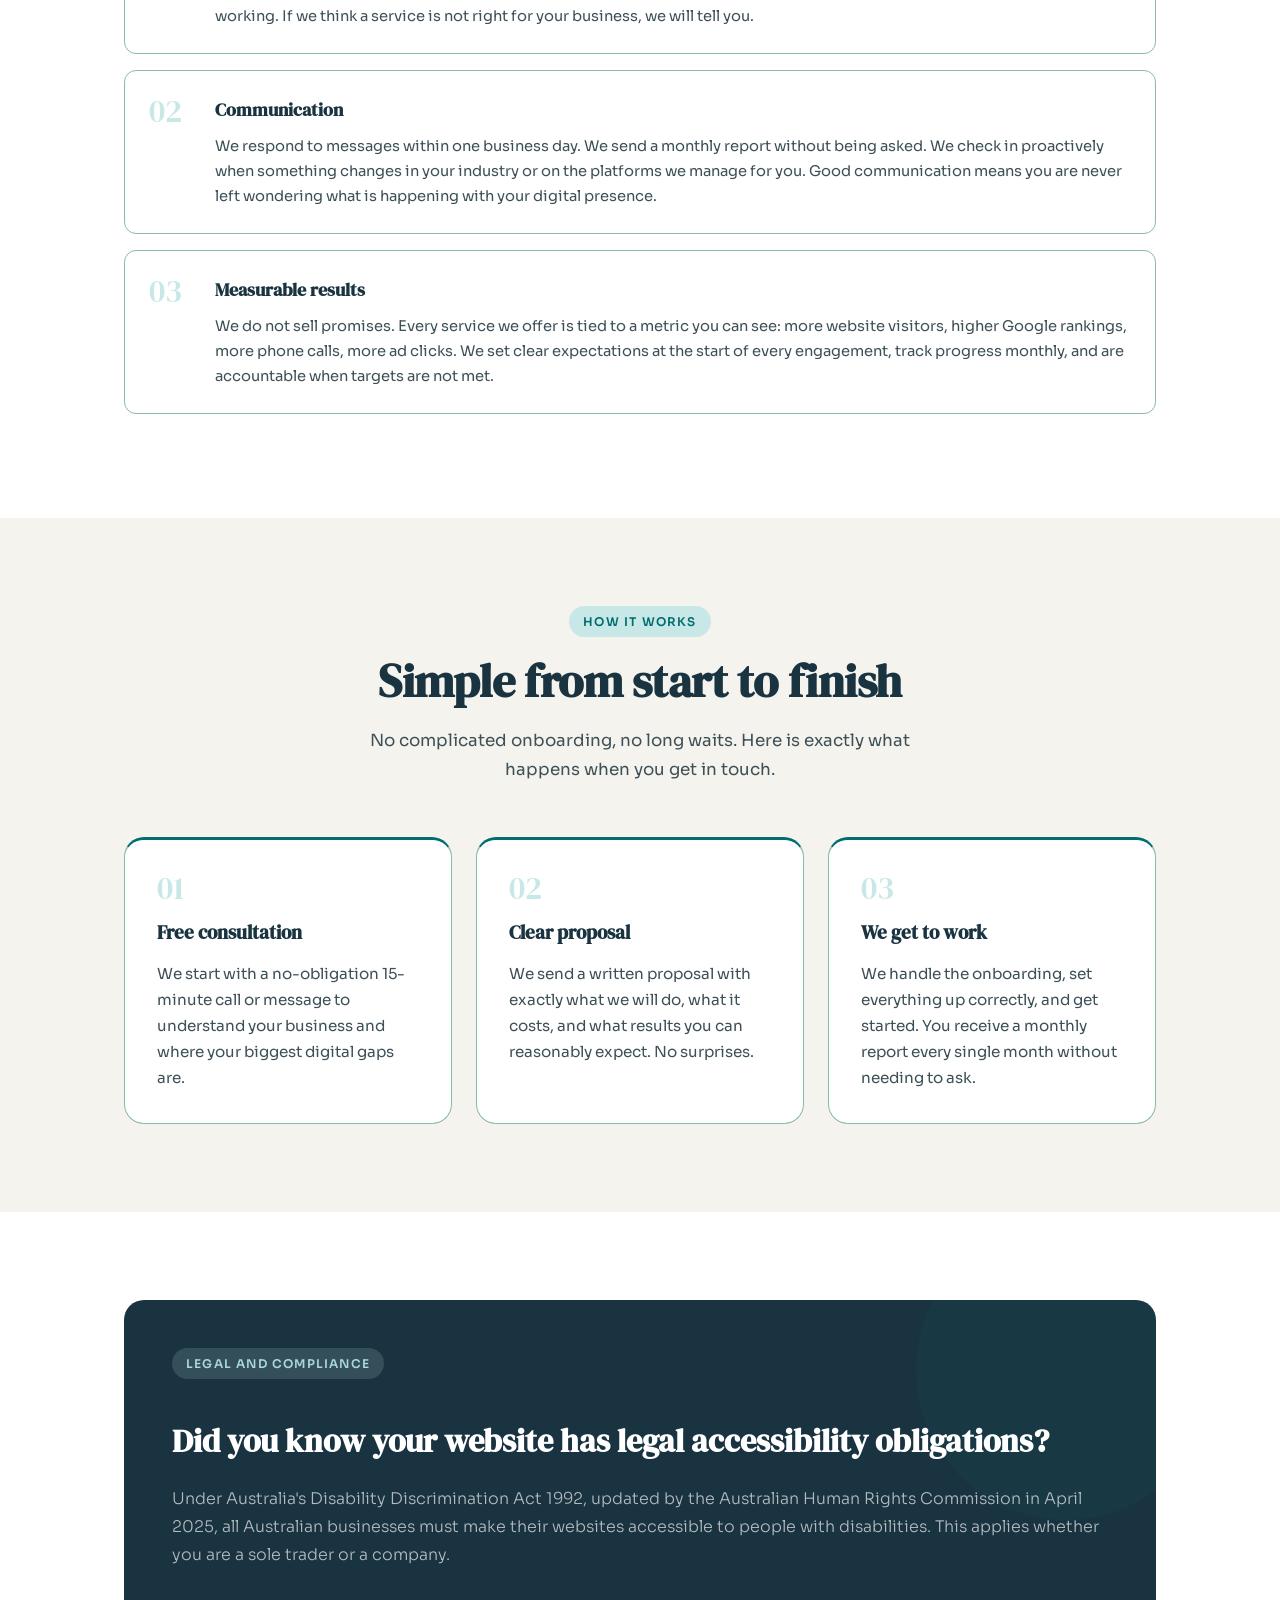
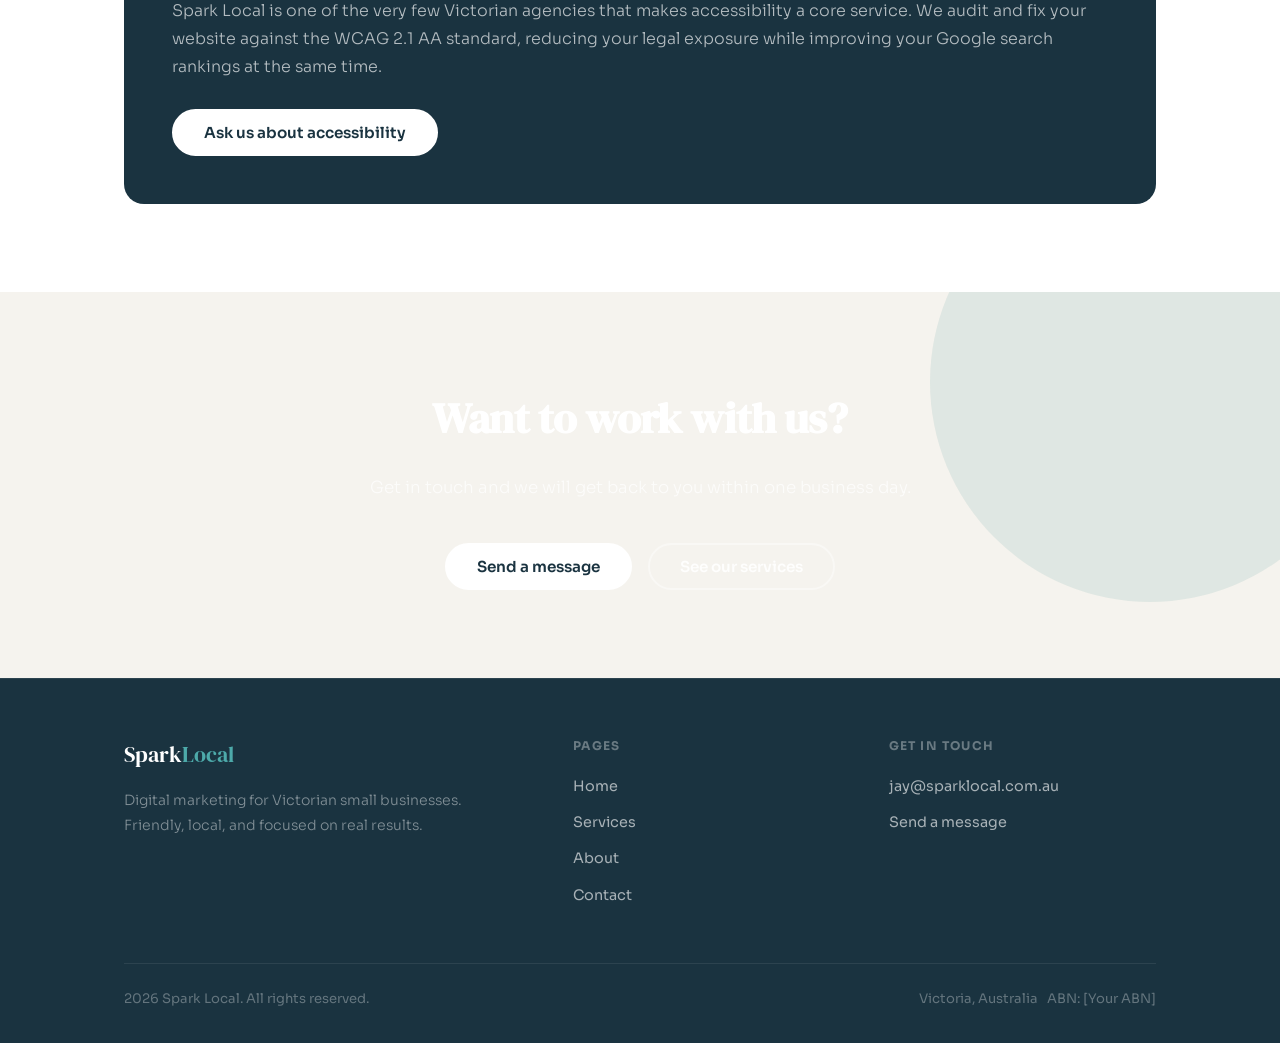
==== commit ccf43065: "webiste new upload" ====
--- a/about.html
+++ b/about.html
@@ -3,25 +3,25 @@
 <head>
   <meta charset="UTF-8">
   <meta name="viewport" content="width=device-width, initial-scale=1.0">
-  <title>About — Spark Local</title>
-  <meta name="description" content="Learn about Spark Local — Victoria's friendly local digital marketing agency. Our values, our approach, and why we only work with Victorian small businesses.">
+  <title>About | Spark Local</title>
+  <meta name="description" content="Learn about Spark Local, Victoria's friendly local digital marketing agency. Our values, our approach, and why we only work with Victorian small businesses.">
   <link rel="stylesheet" href="style.css">
-  <link rel="icon" href="data:image/svg+xml,<svg xmlns='http://www.w3.org/2000/svg' viewBox='0 0 100 100'><text y='.9em' font-size='90'>✦</text></svg>">
+  <link rel="icon" type="image/png" href="favicon.png">
 </head>
 <body>
   <a href="#main" class="skip-link">Skip to main content</a>
 
   <nav class="nav" role="navigation" aria-label="Main navigation">
     <div class="nav-inner">
-      <a href="index.html" class="nav-logo" aria-label="Spark Local home">Spark<span>Local</span></a>
+      <a href="index.html" class="nav-logo" aria-label="Spark Local home page">Spark<span>Local</span></a>
       <ul class="nav-links" id="nav-links" role="list">
         <li><a href="index.html">Home</a></li>
         <li><a href="services.html">Services</a></li>
         <li><a href="about.html" aria-current="page">About</a></li>
         <li><a href="contact.html" class="nav-cta">Get in touch</a></li>
       </ul>
-      <button class="nav-mobile-btn" id="menu-btn" aria-expanded="false" aria-controls="nav-links" aria-label="Open menu">
-        <svg viewBox="0 0 24 24" fill="none" stroke="currentColor" stroke-width="2" stroke-linecap="round">
+      <button class="nav-mobile-btn" id="menu-btn" aria-expanded="false" aria-controls="nav-links" aria-label="Open navigation menu">
+        <svg width="22" height="22" viewBox="0 0 24 24" fill="none" stroke="currentColor" stroke-width="2.5" stroke-linecap="round" aria-hidden="true">
           <line x1="3" y1="6" x2="21" y2="6"/><line x1="3" y1="12" x2="21" y2="12"/><line x1="3" y1="18" x2="21" y2="18"/>
         </svg>
       </button>
@@ -30,11 +30,11 @@
 
   <main id="main">
 
-    <div class="page-hero page-top" role="banner">
+    <div class="page-hero page-top">
       <div class="container">
         <span class="section-label">About us</span>
         <h1 class="fade-up">Local people.<br>Real results.</h1>
-        <p class="fade-up-2">Spark Local exists because great local Victorian businesses deserve to be found online — and too many of them aren't.</p>
+        <p class="fade-up-2">Spark Local exists because great local Victorian businesses deserve to be found online, and too many of them are not.</p>
       </div>
     </div>
 
@@ -45,28 +45,28 @@
           <div>
             <span class="section-label">Who we are</span>
             <h2 id="whoweare-heading" class="section-title">Victoria's local digital agency</h2>
-            <p style="color:var(--grey);margin-bottom:20px;font-size:1.02rem;">Spark Local is a Victorian digital marketing agency built specifically for small businesses. We work with cafes, tradies, retailers, health professionals, and local service businesses across metro Melbourne and regional Victoria.</p>
-            <p style="color:var(--grey);margin-bottom:20px;font-size:1.02rem;">We are not a big agency with a big price tag and a junior account manager you'll never meet. We are a small, focused team that works closely with each client, explains everything in plain English, and measures everything we do by one simple question: did it bring you more customers?</p>
-            <p style="color:var(--grey);font-size:1.02rem;">We also believe accessibility matters — which is why it's built into everything we do. Making your website work for everyone isn't just the right thing to do, it's also the law in Australia and it improves your Google rankings.</p>
+            <p style="color:var(--grey);margin-bottom:20px;font-size:1.02rem;line-height:1.8;">Spark Local is a Victorian digital marketing agency built specifically for small businesses. We work with cafes, tradies, retailers, health professionals, and local service businesses across metro Melbourne and regional Victoria.</p>
+            <p style="color:var(--grey);margin-bottom:20px;font-size:1.02rem;line-height:1.8;">We are not a big agency with a big price tag and a junior account manager you will never meet. We are a small, focused team that works closely with each client, explains everything in plain English, and measures everything we do by one simple question: did it bring you more customers?</p>
+            <p style="color:var(--grey);font-size:1.02rem;line-height:1.8;">We also believe accessibility matters, which is why it is built into everything we do. Making your website work for everyone is not just the right thing to do, it is also the law in Australia and it improves your Google rankings.</p>
           </div>
           <div>
             <div class="about-visual" aria-hidden="true">
               <div class="about-logo-big">Spark<span>Local</span></div>
               <div class="about-tagline">Victoria's local digital growth partner</div>
-              <div class="stat-grid" role="list">
-                <div class="stat-box" role="listitem">
+              <div class="stat-grid">
+                <div class="stat-box">
                   <span class="n">100%</span>
                   <span class="l">Victorian focused</span>
                 </div>
-                <div class="stat-box" role="listitem">
+                <div class="stat-box">
                   <span class="n">0</span>
                   <span class="l">Lock-in contracts</span>
                 </div>
-                <div class="stat-box" role="listitem">
+                <div class="stat-box">
                   <span class="n">WCAG</span>
                   <span class="l">AA compliant work</span>
                 </div>
-                <div class="stat-box" role="listitem">
+                <div class="stat-box">
                   <span class="n">Free</span>
                   <span class="l">First consultation</span>
                 </div>
@@ -83,13 +83,13 @@
         <div class="section-header">
           <span class="section-label">Our values</span>
           <h2 id="values-heading" class="section-title">What we stand for</h2>
-          <p class="section-subtitle">These aren't marketing words — they're the standards we hold ourselves to with every client, every month.</p>
+          <p class="section-subtitle">These are not marketing words. They are the standards we hold ourselves to with every client, every month.</p>
         </div>
         <div class="value-card">
           <div class="value-num" aria-hidden="true">01</div>
           <div>
             <h3>Transparency</h3>
-            <p>You will always know exactly what we are doing, why we are doing it, and what it costs. We do not hide behind complexity. Every invoice is itemised, every strategy is explained, and every result is reported honestly — including when something is not working. If we think a service is not right for your business, we will tell you.</p>
+            <p>You will always know exactly what we are doing, why we are doing it, and what it costs. We do not hide behind complexity. Every invoice is itemised, every strategy is explained, and every result is reported honestly, including when something is not working. If we think a service is not right for your business, we will tell you.</p>
           </div>
         </div>
         <div class="value-card">
@@ -103,7 +103,7 @@
           <div class="value-num" aria-hidden="true">03</div>
           <div>
             <h3>Measurable results</h3>
-            <p>We do not sell promises. Every service we offer is tied to a metric you can see — more website visitors, higher Google rankings, more phone calls, more ad clicks. We set clear expectations at the start of every engagement, track progress monthly, and are accountable when targets are not met.</p>
+            <p>We do not sell promises. Every service we offer is tied to a metric you can see: more website visitors, higher Google rankings, more phone calls, more ad clicks. We set clear expectations at the start of every engagement, track progress monthly, and are accountable when targets are not met.</p>
           </div>
         </div>
       </div>
@@ -117,50 +117,47 @@
           <h2 id="process-heading" class="section-title">Simple from start to finish</h2>
           <p class="section-subtitle">No complicated onboarding, no long waits. Here is exactly what happens when you get in touch.</p>
         </div>
-        <div class="grid-3" role="list">
-          <div class="card" role="listitem" style="border-top:3px solid var(--teal);">
-            <div style="font-family:var(--font-display);font-size:2rem;font-weight:600;color:var(--teal-light);margin-bottom:12px;" aria-hidden="true">01</div>
+        <ol class="grid-3" style="list-style:none;" aria-label="Our process steps">
+          <li class="card" style="border-top:3px solid var(--teal);">
+            <div class="step-num" aria-hidden="true">01</div>
             <h3>Free consultation</h3>
             <p>We start with a no-obligation 15-minute call or message to understand your business and where your biggest digital gaps are.</p>
-          </div>
-          <div class="card" role="listitem" style="border-top:3px solid var(--teal);">
-            <div style="font-family:var(--font-display);font-size:2rem;font-weight:600;color:var(--teal-light);margin-bottom:12px;" aria-hidden="true">02</div>
+          </li>
+          <li class="card" style="border-top:3px solid var(--teal);">
+            <div class="step-num" aria-hidden="true">02</div>
             <h3>Clear proposal</h3>
             <p>We send a written proposal with exactly what we will do, what it costs, and what results you can reasonably expect. No surprises.</p>
-          </div>
-          <div class="card" role="listitem" style="border-top:3px solid var(--teal);">
-            <div style="font-family:var(--font-display);font-size:2rem;font-weight:600;color:var(--teal-light);margin-bottom:12px;" aria-hidden="true">03</div>
+          </li>
+          <li class="card" style="border-top:3px solid var(--teal);">
+            <div class="step-num" aria-hidden="true">03</div>
             <h3>We get to work</h3>
-            <p>We handle the onboarding, set everything up correctly, and get started. You stay in the loop with a monthly report every single month.</p>
-          </div>
-        </div>
+            <p>We handle the onboarding, set everything up correctly, and get started. You receive a monthly report every single month without needing to ask.</p>
+          </li>
+        </ol>
       </div>
     </section>
 
     <!-- Legal note -->
     <section aria-labelledby="legal-heading">
       <div class="container">
-        <div style="background:var(--dark);border-radius:var(--radius-lg);padding:48px;position:relative;overflow:hidden;">
-          <div style="position:absolute;width:300px;height:300px;border-radius:50%;background:var(--teal);opacity:0.1;top:-80px;right:-60px;" aria-hidden="true"></div>
-          <div style="position:relative;max-width:640px;">
-            <span class="section-label" style="background:rgba(212,238,235,0.15);">Legal &amp; compliance</span>
-            <h2 id="legal-heading" style="font-family:var(--font-display);font-size:clamp(1.5rem,3vw,2rem);font-weight:600;color:#fff;margin:16px 0;letter-spacing:-0.02em;">Did you know your website has legal accessibility obligations?</h2>
-            <p style="color:rgba(255,255,255,0.65);margin-bottom:24px;font-size:1rem;line-height:1.7;">Under Australia's Disability Discrimination Act 1992 — updated by the Australian Human Rights Commission in April 2025 — all Australian businesses must make their websites accessible to people with disabilities. This applies to your business whether you are a sole trader or a company.</p>
-            <p style="color:rgba(255,255,255,0.65);margin-bottom:32px;font-size:1rem;line-height:1.7;">Spark Local is one of the very few Victorian agencies that makes accessibility a core service. We audit and fix your website against the WCAG 2.1 AA standard — reducing your legal exposure while improving your Google search rankings at the same time.</p>
-            <a href="contact.html" class="btn btn-white">Ask us about accessibility</a>
-          </div>
+        <div class="dark-callout">
+          <span class="section-label" style="background:rgba(200,232,232,0.15);color:#A8D8D8;">Legal and compliance</span>
+          <h2 id="legal-heading">Did you know your website has legal accessibility obligations?</h2>
+          <p>Under Australia's Disability Discrimination Act 1992, updated by the Australian Human Rights Commission in April 2025, all Australian businesses must make their websites accessible to people with disabilities. This applies whether you are a sole trader or a company.</p>
+          <p>Spark Local is one of the very few Victorian agencies that makes accessibility a core service. We audit and fix your website against the WCAG 2.1 AA standard, reducing your legal exposure while improving your Google search rankings at the same time.</p>
+          <a href="contact.html" class="btn btn-white">Ask us about accessibility</a>
         </div>
       </div>
     </section>
 
     <!-- CTA -->
-    <section class="cta-banner" aria-labelledby="cta-heading">
-      <div class="container">
-        <h2 id="cta-heading">Want to work with us?</h2>
-        <p>Get in touch and we'll get back to you within one business day.</p>
+    <section class="cta-banner" aria-labelledby="about-cta-heading">
+      <div class="container">
+        <h2 id="about-cta-heading">Want to work with us?</h2>
+        <p>Get in touch and we will get back to you within one business day.</p>
         <div class="btn-group">
           <a href="contact.html" class="btn btn-white">Send a message</a>
-          <a href="services.html" class="btn btn-outline" style="border-color:rgba(255,255,255,0.3);color:rgba(255,255,255,0.8);">See our services</a>
+          <a href="services.html" class="btn btn-outline-light">See our services</a>
         </div>
       </div>
     </section>
@@ -171,10 +168,10 @@
     <div class="container">
       <div class="footer-inner">
         <div class="footer-brand">
-          <div class="logo">Spark<span>Local</span></div>
+          <div class="footer-logo">Spark<span>Local</span></div>
           <p>Digital marketing for Victorian small businesses. Friendly, local, and focused on real results.</p>
         </div>
-        <nav aria-label="Footer navigation — pages">
+        <nav aria-label="Footer pages navigation">
           <div class="footer-col">
             <h4>Pages</h4>
             <a href="index.html">Home</a>
@@ -190,8 +187,8 @@
         </div>
       </div>
       <div class="footer-bottom">
-        <span>&copy; 2026 Spark Local. All rights reserved.</span>
-        <span>Victoria, Australia &nbsp;·&nbsp; ABN: [Your ABN]</span>
+        <span>2026 Spark Local. All rights reserved.</span>
+        <span>Victoria, Australia &nbsp; ABN: [Your ABN]</span>
       </div>
     </div>
   </footer>
@@ -201,12 +198,19 @@
     const links = document.getElementById('nav-links');
     btn.addEventListener('click', () => {
       const open = links.classList.toggle('open');
-      btn.setAttribute('aria-expanded', open);
+      btn.setAttribute('aria-expanded', String(open));
+    });
+    document.addEventListener('keydown', e => {
+      if (e.key === 'Escape' && links.classList.contains('open')) {
+        links.classList.remove('open');
+        btn.setAttribute('aria-expanded', 'false');
+        btn.focus();
+      }
     });
     document.addEventListener('click', e => {
       if (!btn.contains(e.target) && !links.contains(e.target)) {
         links.classList.remove('open');
-        btn.setAttribute('aria-expanded', false);
+        btn.setAttribute('aria-expanded', 'false');
       }
     });
   </script>
--- a/style.css
+++ b/style.css
@@ -1,903 +1,257 @@
-@import url('https://fonts.googleapis.com/css2?family=DM+Sans:ital,opsz,wght@0,9..40,300;0,9..40,400;0,9..40,500;0,9..40,600;1,9..40,400&family=Fraunces:ital,opsz,wght@0,9..144,300;0,9..144,600;1,9..144,300&display=swap');
-
-/* ── Variables ─────────────────────────────────────────────────── */
+@import url('https://fonts.googleapis.com/css2?family=Sora:wght@300;400;500;600;700&family=DM+Serif+Display:ital@0;1&display=swap');
+
 :root {
   --dark:       #1A3340;
-  --teal:       #008080;
-  --teal-light: #D4EEEB;
-  --teal-mid:   #5AABAB;
-  --gold:       #C49A14;
-  --gold-light: #FDF6DC;
-  --sand:       #F7F5EF;
-  --grey:       #5C6B73;
-  --border:     #B2D4CF;
+  --teal:       #006E6E;
+  --teal-hover: #005858;
+  --teal-light: #C8E8E8;
+  --teal-mid:   #4DAAAA;
+  --gold:       #7A5C00;
+  --gold-light: #FDF0C0;
+  --sand:       #F5F3EE;
+  --grey:       #3D5057;
+  --grey-light: #5C6E75;
+  --border:     #8ABAAA;
   --white:      #ffffff;
-  --text:       #1a2a30;
-
-  --font-display: 'Fraunces', Georgia, serif;
-  --font-body:    'DM Sans', system-ui, sans-serif;
-
+  --text:       #1A2830;
+  --focus:      #006E6E;
+  --font-display: 'DM Serif Display', Georgia, serif;
+  --font-body:    'Sora', system-ui, sans-serif;
   --radius-sm: 6px;
   --radius-md: 12px;
   --radius-lg: 20px;
-
-  --shadow-sm: 0 2px 8px rgba(26,51,64,0.08);
-  --shadow-md: 0 6px 24px rgba(26,51,64,0.12);
-
   --max-w: 1080px;
   --nav-h: 68px;
 }
 
-/* ── Reset ─────────────────────────────────────────────────────── */
 *, *::before, *::after { box-sizing: border-box; margin: 0; padding: 0; }
 html { scroll-behavior: smooth; font-size: 16px; }
-body {
-  font-family: var(--font-body);
-  color: var(--text);
-  background: var(--white);
-  line-height: 1.7;
-  -webkit-font-smoothing: antialiased;
-}
+body { font-family: var(--font-body); color: var(--text); background: var(--white); line-height: 1.75; -webkit-font-smoothing: antialiased; }
 img { display: block; max-width: 100%; }
 a { color: inherit; text-decoration: none; }
 ul { list-style: none; }
-button, input, textarea, select {
-  font-family: inherit;
-  font-size: inherit;
-}
-
-/* ── Skip link (accessibility) ─────────────────────────────────── */
-.skip-link {
-  position: absolute;
-  top: -100px;
-  left: 16px;
-  background: var(--teal);
-  color: var(--white);
-  padding: 10px 20px;
-  border-radius: var(--radius-sm);
-  font-weight: 600;
-  z-index: 9999;
-  transition: top 0.2s;
-}
-.skip-link:focus { top: 16px; }
-
-/* ── Navigation ────────────────────────────────────────────────── */
-.nav {
-  position: fixed;
-  top: 0; left: 0; right: 0;
-  height: var(--nav-h);
-  background: rgba(255,255,255,0.96);
-  backdrop-filter: blur(10px);
-  border-bottom: 1px solid var(--border);
-  z-index: 100;
-  display: flex;
-  align-items: center;
-}
-.nav-inner {
-  max-width: var(--max-w);
-  width: 100%;
-  margin: 0 auto;
-  padding: 0 24px;
-  display: flex;
-  align-items: center;
-  justify-content: space-between;
-}
-.nav-logo {
-  font-family: var(--font-display);
-  font-size: 1.4rem;
-  font-weight: 600;
-  color: var(--dark);
-  letter-spacing: -0.02em;
-}
+button, input, textarea, select { font-family: inherit; font-size: inherit; }
+
+.skip-link { position: absolute; top: -120px; left: 16px; background: var(--teal); color: var(--white); padding: 12px 24px; border-radius: var(--radius-sm); font-weight: 600; font-size: 0.95rem; z-index: 9999; transition: top 0.2s; text-decoration: none; }
+.skip-link:focus { top: 16px; outline: 3px solid var(--white); outline-offset: 2px; }
+
+:focus-visible { outline: 3px solid var(--focus); outline-offset: 3px; }
+:focus:not(:focus-visible) { outline: none; }
+
+.nav { position: fixed; top: 0; left: 0; right: 0; height: var(--nav-h); background: rgba(255,255,255,0.97); backdrop-filter: blur(10px); border-bottom: 1px solid var(--border); z-index: 100; display: flex; align-items: center; }
+.nav-inner { max-width: var(--max-w); width: 100%; margin: 0 auto; padding: 0 24px; display: flex; align-items: center; justify-content: space-between; }
+.nav-logo { font-family: var(--font-display); font-size: 1.5rem; color: var(--dark); letter-spacing: -0.01em; text-decoration: none; }
 .nav-logo span { color: var(--teal); }
-.nav-links {
-  display: flex;
-  align-items: center;
-  gap: 8px;
-}
-.nav-links a {
-  font-size: 0.92rem;
-  font-weight: 500;
-  color: var(--grey);
-  padding: 6px 14px;
-  border-radius: 99px;
-  transition: color 0.2s, background 0.2s;
-}
-.nav-links a:hover,
-.nav-links a[aria-current="page"] {
-  color: var(--teal);
-  background: var(--teal-light);
-}
-.nav-cta {
-  background: var(--teal) !important;
-  color: var(--white) !important;
-  padding: 8px 20px !important;
-  border-radius: 99px !important;
-  font-weight: 600 !important;
-  transition: background 0.2s, transform 0.15s !important;
-}
-.nav-cta:hover {
-  background: var(--dark) !important;
-  transform: translateY(-1px);
-}
-.nav-mobile-btn {
-  display: none;
-  background: none;
-  border: none;
-  cursor: pointer;
-  padding: 8px;
-  color: var(--dark);
-}
-.nav-mobile-btn svg { width: 24px; height: 24px; }
-
-/* ── Layout helpers ────────────────────────────────────────────── */
-.container {
-  max-width: var(--max-w);
-  margin: 0 auto;
-  padding: 0 24px;
-}
+.nav-links { display: flex; align-items: center; gap: 4px; }
+.nav-links a { font-size: 0.9rem; font-weight: 500; color: var(--grey); padding: 7px 15px; border-radius: 99px; transition: color 0.2s, background 0.2s; text-decoration: none; }
+.nav-links a:hover { color: var(--dark); background: var(--teal-light); }
+.nav-links a[aria-current="page"] { color: var(--teal); background: var(--teal-light); font-weight: 600; }
+.nav-cta { background: var(--teal) !important; color: var(--white) !important; padding: 9px 22px !important; border-radius: 99px !important; font-weight: 600 !important; transition: background 0.2s, transform 0.15s !important; }
+.nav-cta:hover { background: var(--dark) !important; transform: translateY(-1px); }
+.nav-cta[aria-current="page"] { background: var(--dark) !important; }
+.nav-mobile-btn { display: none; background: none; border: 2px solid var(--border); border-radius: var(--radius-sm); cursor: pointer; padding: 7px 9px; color: var(--dark); line-height: 1; }
+.nav-mobile-btn:hover { border-color: var(--teal); color: var(--teal); }
+
+.container { max-width: var(--max-w); margin: 0 auto; padding: 0 24px; }
 .page-top { padding-top: var(--nav-h); }
-section { padding: 80px 0; }
+section { padding: 88px 0; }
 section:nth-child(even) { background: var(--sand); }
 
-.section-label {
-  display: inline-block;
-  font-size: 0.78rem;
-  font-weight: 600;
-  letter-spacing: 0.1em;
-  text-transform: uppercase;
-  color: var(--teal);
-  background: var(--teal-light);
-  padding: 4px 12px;
-  border-radius: 99px;
-  margin-bottom: 16px;
-}
-.section-title {
-  font-family: var(--font-display);
-  font-size: clamp(1.8rem, 4vw, 2.8rem);
-  font-weight: 600;
-  color: var(--dark);
-  line-height: 1.2;
-  letter-spacing: -0.02em;
-  margin-bottom: 16px;
-}
-.section-subtitle {
-  font-size: 1.05rem;
-  color: var(--grey);
-  max-width: 580px;
-  line-height: 1.7;
-}
-.section-header { margin-bottom: 48px; }
+.section-label { display: inline-block; font-size: 0.75rem; font-weight: 600; letter-spacing: 0.1em; text-transform: uppercase; color: var(--teal); background: var(--teal-light); padding: 5px 14px; border-radius: 99px; margin-bottom: 18px; }
+.section-title { font-family: var(--font-display); font-size: clamp(1.9rem, 4vw, 2.9rem); color: var(--dark); line-height: 1.15; letter-spacing: -0.01em; margin-bottom: 18px; }
+.section-subtitle { font-size: 1.05rem; color: var(--grey); max-width: 580px; line-height: 1.75; font-weight: 400; }
+.section-header { margin-bottom: 52px; }
 .section-header.center { text-align: center; }
 .section-header.center .section-subtitle { margin: 0 auto; }
 
-/* ── Buttons ───────────────────────────────────────────────────── */
-.btn {
-  display: inline-flex;
-  align-items: center;
-  gap: 8px;
-  padding: 13px 28px;
-  border-radius: 99px;
-  font-weight: 600;
-  font-size: 0.95rem;
-  cursor: pointer;
-  border: 2px solid transparent;
-  transition: all 0.2s;
-  text-decoration: none;
-}
-.btn:focus-visible {
-  outline: 3px solid var(--teal);
-  outline-offset: 3px;
-}
-.btn-primary {
-  background: var(--teal);
-  color: var(--white);
-  border-color: var(--teal);
-}
-.btn-primary:hover {
-  background: var(--dark);
-  border-color: var(--dark);
-  transform: translateY(-2px);
-}
-.btn-outline {
-  background: transparent;
-  color: var(--teal);
-  border-color: var(--teal);
-}
-.btn-outline:hover {
-  background: var(--teal);
-  color: var(--white);
-  transform: translateY(-2px);
-}
-.btn-white {
-  background: var(--white);
-  color: var(--teal);
-  border-color: var(--white);
-}
-.btn-white:hover {
-  background: var(--teal-light);
-  transform: translateY(-2px);
-}
-
-/* ── Cards ─────────────────────────────────────────────────────── */
-.card {
-  background: var(--white);
-  border: 1px solid var(--border);
-  border-radius: var(--radius-lg);
-  padding: 32px;
-  transition: box-shadow 0.2s, transform 0.2s;
-}
-.card:hover {
-  box-shadow: var(--shadow-md);
-  transform: translateY(-3px);
-}
-.card-icon {
-  width: 52px;
-  height: 52px;
-  background: var(--teal-light);
-  border-radius: var(--radius-md);
-  display: flex;
-  align-items: center;
-  justify-content: center;
-  margin-bottom: 20px;
-  font-size: 1.4rem;
-}
-.card h3 {
-  font-family: var(--font-display);
-  font-size: 1.15rem;
-  font-weight: 600;
-  color: var(--dark);
-  margin-bottom: 10px;
-  letter-spacing: -0.01em;
-}
-.card p { font-size: 0.95rem; color: var(--grey); }
-
-/* ── Grid ──────────────────────────────────────────────────────── */
-.grid-3 {
-  display: grid;
-  grid-template-columns: repeat(3, 1fr);
-  gap: 24px;
-}
-.grid-2 {
-  display: grid;
-  grid-template-columns: repeat(2, 1fr);
-  gap: 24px;
-}
-
-/* ── Hero ──────────────────────────────────────────────────────── */
-.hero {
-  background: var(--dark);
-  min-height: calc(100vh - var(--nav-h));
-  display: flex;
-  align-items: center;
-  position: relative;
-  overflow: hidden;
-  padding: 80px 0;
-}
-.hero-bg-circle {
-  position: absolute;
-  border-radius: 50%;
-  background: var(--teal);
-  opacity: 0.12;
-  pointer-events: none;
-}
-.hero-bg-circle-1 { width: 500px; height: 500px; top: -100px; right: -100px; }
-.hero-bg-circle-2 { width: 300px; height: 300px; bottom: -60px; left: 5%; }
-.hero-bg-circle-3 { width: 150px; height: 150px; top: 40%; right: 30%; opacity: 0.07; }
+.btn { display: inline-flex; align-items: center; gap: 8px; padding: 14px 30px; border-radius: 99px; font-weight: 600; font-size: 0.95rem; cursor: pointer; border: 2px solid transparent; transition: all 0.2s; text-decoration: none; font-family: var(--font-body); line-height: 1; }
+.btn-primary { background: var(--teal); color: var(--white); border-color: var(--teal); }
+.btn-primary:hover { background: var(--dark); border-color: var(--dark); transform: translateY(-2px); }
+.btn-outline { background: transparent; color: var(--teal); border-color: var(--teal); }
+.btn-outline:hover { background: var(--teal); color: var(--white); transform: translateY(-2px); }
+.btn-white { background: var(--white); color: var(--dark); border-color: var(--white); }
+.btn-white:hover { background: var(--teal-light); border-color: var(--teal-light); transform: translateY(-2px); }
+.btn-outline-light { background: transparent; color: rgba(255,255,255,0.85); border-color: rgba(255,255,255,0.4); }
+.btn-outline-light:hover { background: rgba(255,255,255,0.12); transform: translateY(-2px); }
+
+.svc-icon { width: 48px; height: 48px; background: var(--teal-light); border-radius: var(--radius-md); display: flex; align-items: center; justify-content: center; margin-bottom: 20px; flex-shrink: 0; }
+.svc-icon svg { width: 22px; height: 22px; color: var(--teal); stroke: currentColor; fill: none; stroke-width: 2; stroke-linecap: round; stroke-linejoin: round; }
+
+.card { background: var(--white); border: 1.5px solid var(--border); border-radius: var(--radius-lg); padding: 32px; transition: box-shadow 0.2s, transform 0.2s; }
+.card:hover { box-shadow: 0 6px 24px rgba(26,51,64,0.1); transform: translateY(-3px); }
+.card h3 { font-family: var(--font-display); font-size: 1.2rem; color: var(--dark); margin-bottom: 12px; }
+.card p { font-size: 0.95rem; color: var(--grey); line-height: 1.7; }
+
+.grid-3 { display: grid; grid-template-columns: repeat(3, 1fr); gap: 24px; }
+.grid-2 { display: grid; grid-template-columns: repeat(2, 1fr); gap: 24px; }
+
+.hero { background: var(--dark); min-height: calc(100vh - var(--nav-h)); display: flex; align-items: center; position: relative; overflow: hidden; padding: 80px 0; }
+.hero-circle { position: absolute; border-radius: 50%; background: var(--teal); opacity: 0.12; pointer-events: none; }
 .hero-content { position: relative; z-index: 1; max-width: 680px; }
-.hero-label {
-  display: inline-flex;
-  align-items: center;
-  gap: 8px;
-  font-size: 0.82rem;
-  font-weight: 600;
-  letter-spacing: 0.08em;
-  text-transform: uppercase;
-  color: var(--teal-mid);
-  margin-bottom: 24px;
-}
-.hero-label::before {
-  content: '';
-  display: block;
-  width: 24px;
-  height: 2px;
-  background: var(--teal-mid);
-}
-.hero h1 {
-  font-family: var(--font-display);
-  font-size: clamp(2.4rem, 6vw, 4rem);
-  font-weight: 600;
-  color: var(--white);
-  line-height: 1.1;
-  letter-spacing: -0.03em;
-  margin-bottom: 24px;
-}
-.hero h1 em {
-  font-style: italic;
-  color: var(--teal-mid);
-}
-.hero p {
-  font-size: 1.1rem;
-  color: rgba(255,255,255,0.72);
-  max-width: 520px;
-  margin-bottom: 40px;
-  line-height: 1.75;
-}
+.hero-eyebrow { display: inline-flex; align-items: center; gap: 10px; font-size: 0.8rem; font-weight: 600; letter-spacing: 0.1em; text-transform: uppercase; color: var(--teal-mid); margin-bottom: 28px; }
+.hero-eyebrow-line { display: block; width: 28px; height: 2px; background: var(--teal-mid); }
+.hero h1 { font-family: var(--font-display); font-size: clamp(2.6rem, 6.5vw, 4.2rem); color: var(--white); line-height: 1.08; letter-spacing: -0.02em; margin-bottom: 26px; }
+.hero h1 em { font-style: italic; color: var(--teal-mid); }
+.hero-lead { font-size: 1.1rem; color: rgba(255,255,255,0.75); max-width: 520px; margin-bottom: 44px; line-height: 1.8; font-weight: 300; }
 .hero-btns { display: flex; gap: 16px; flex-wrap: wrap; }
-.hero-trust {
-  margin-top: 56px;
-  padding-top: 32px;
-  border-top: 1px solid rgba(255,255,255,0.1);
-  display: flex;
-  gap: 32px;
-  flex-wrap: wrap;
-}
-.trust-item { text-align: center; }
-.trust-item .num {
-  font-family: var(--font-display);
-  font-size: 1.8rem;
-  font-weight: 600;
-  color: var(--teal-mid);
-  display: block;
-}
-.trust-item .lbl {
-  font-size: 0.8rem;
-  color: rgba(255,255,255,0.5);
-  text-transform: uppercase;
-  letter-spacing: 0.06em;
-}
-
-/* ── Page hero (inner pages) ───────────────────────────────────── */
-.page-hero {
-  background: var(--dark);
-  padding: 80px 0 72px;
-  position: relative;
-  overflow: hidden;
-}
-.page-hero::after {
-  content: '';
-  position: absolute;
-  width: 400px;
-  height: 400px;
-  border-radius: 50%;
-  background: var(--teal);
-  opacity: 0.08;
-  top: -100px;
-  right: -80px;
-  pointer-events: none;
-}
-.page-hero .section-label { background: rgba(212,238,235,0.18); }
-.page-hero h1 {
-  font-family: var(--font-display);
-  font-size: clamp(2rem, 5vw, 3.2rem);
-  font-weight: 600;
-  color: var(--white);
-  line-height: 1.15;
-  letter-spacing: -0.02em;
-  margin-bottom: 16px;
-}
-.page-hero p {
-  font-size: 1.05rem;
-  color: rgba(255,255,255,0.68);
-  max-width: 540px;
-}
-
-/* ── Value pills ───────────────────────────────────────────────── */
-.values-row {
-  display: flex;
-  gap: 16px;
-  flex-wrap: wrap;
-  margin-top: 48px;
-}
-.value-pill {
-  display: flex;
-  align-items: center;
-  gap: 10px;
-  background: var(--white);
-  border: 1px solid var(--border);
-  border-radius: 99px;
-  padding: 10px 20px 10px 12px;
-  font-size: 0.92rem;
-  font-weight: 500;
-  color: var(--dark);
-}
-.value-pill .dot {
-  width: 10px;
-  height: 10px;
-  border-radius: 50%;
-  background: var(--teal);
-  flex-shrink: 0;
-}
-
-/* ── Service list page ─────────────────────────────────────────── */
-.service-category {
-  margin-bottom: 64px;
-}
-.category-label {
-  font-size: 0.75rem;
-  font-weight: 700;
-  letter-spacing: 0.12em;
-  text-transform: uppercase;
-  color: var(--teal);
-  margin-bottom: 20px;
-  display: flex;
-  align-items: center;
-  gap: 12px;
-}
-.category-label::after {
-  content: '';
-  flex: 1;
-  height: 1px;
-  background: var(--border);
-}
-.service-row {
-  display: grid;
-  grid-template-columns: 1fr auto;
-  gap: 24px;
-  align-items: start;
-  padding: 28px 0;
-  border-bottom: 1px solid var(--border);
-}
+.hero-trust { margin-top: 60px; padding-top: 36px; border-top: 1px solid rgba(255,255,255,0.1); display: flex; gap: 40px; flex-wrap: wrap; }
+.trust-stat .num { font-family: var(--font-display); font-size: 1.9rem; color: var(--teal-mid); display: block; line-height: 1; }
+.trust-stat .lbl { font-size: 0.78rem; color: rgba(255,255,255,0.5); text-transform: uppercase; letter-spacing: 0.07em; margin-top: 4px; font-weight: 500; }
+
+.page-hero { background: var(--dark); padding: 80px 0 72px; position: relative; overflow: hidden; }
+.page-hero::after { content: ''; position: absolute; width: 420px; height: 420px; border-radius: 50%; background: var(--teal); opacity: 0.08; top: -110px; right: -90px; pointer-events: none; }
+.page-hero h1 { font-family: var(--font-display); font-size: clamp(2.1rem, 5.5vw, 3.4rem); color: var(--white); line-height: 1.12; letter-spacing: -0.01em; margin-bottom: 18px; }
+.page-hero .section-label { background: rgba(200,232,232,0.18); color: #A8D8D8; }
+.page-hero p { font-size: 1.05rem; color: rgba(255,255,255,0.72); max-width: 540px; font-weight: 300; }
+
+.pills { display: flex; gap: 12px; flex-wrap: wrap; margin-top: 48px; }
+.pill { display: flex; align-items: center; gap: 10px; background: var(--white); border: 1.5px solid var(--border); border-radius: 99px; padding: 10px 20px 10px 14px; font-size: 0.92rem; font-weight: 500; color: var(--dark); }
+.pill-dot { width: 10px; height: 10px; border-radius: 50%; background: var(--teal); flex-shrink: 0; }
+
+.cat-label { font-size: 0.72rem; font-weight: 700; letter-spacing: 0.12em; text-transform: uppercase; color: var(--teal); margin-bottom: 20px; display: flex; align-items: center; gap: 14px; }
+.cat-label::after { content: ''; flex: 1; height: 1px; background: var(--border); }
+.service-row { display: grid; grid-template-columns: 1fr auto; gap: 32px; align-items: start; padding: 28px 0; border-bottom: 1px solid var(--border); }
 .service-row:last-child { border-bottom: none; }
-.service-row h3 {
-  font-family: var(--font-display);
-  font-size: 1.1rem;
-  font-weight: 600;
-  color: var(--dark);
-  margin-bottom: 8px;
-  letter-spacing: -0.01em;
-}
-.service-row p { font-size: 0.93rem; color: var(--grey); max-width: 560px; }
-.service-price {
-  text-align: right;
-  flex-shrink: 0;
-}
-.service-price .from {
-  font-size: 0.75rem;
-  color: var(--grey);
-  text-transform: uppercase;
-  letter-spacing: 0.06em;
-}
-.service-price .amount {
-  font-family: var(--font-display);
-  font-size: 1.4rem;
-  font-weight: 600;
-  color: var(--gold);
-  display: block;
-}
-.service-price .period {
-  font-size: 0.78rem;
-  color: var(--grey);
-}
-
-/* ── Packages ──────────────────────────────────────────────────── */
-.packages-grid {
-  display: grid;
-  grid-template-columns: repeat(3, 1fr);
-  gap: 24px;
-  align-items: start;
-}
-.package-card {
-  border-radius: var(--radius-lg);
-  padding: 32px;
-  border: 2px solid var(--border);
-  background: var(--white);
-  position: relative;
-  transition: transform 0.2s, box-shadow 0.2s;
-}
-.package-card:hover { transform: translateY(-4px); box-shadow: var(--shadow-md); }
-.package-card.featured {
-  border-color: var(--teal);
-  background: var(--dark);
-}
-.featured-badge {
-  position: absolute;
-  top: -14px;
-  left: 50%;
-  transform: translateX(-50%);
-  background: var(--teal);
-  color: var(--white);
-  font-size: 0.72rem;
-  font-weight: 700;
-  letter-spacing: 0.08em;
-  text-transform: uppercase;
-  padding: 4px 16px;
-  border-radius: 99px;
-  white-space: nowrap;
-}
-.package-name {
-  font-size: 0.8rem;
-  font-weight: 700;
-  letter-spacing: 0.1em;
-  text-transform: uppercase;
-  color: var(--teal);
-  margin-bottom: 8px;
-}
-.package-card.featured .package-name { color: var(--teal-mid); }
-.package-price {
-  font-family: var(--font-display);
-  font-size: 2.4rem;
-  font-weight: 600;
-  color: var(--dark);
-  line-height: 1;
-  margin-bottom: 4px;
-  letter-spacing: -0.03em;
-}
-.package-card.featured .package-price { color: var(--white); }
-.package-period {
-  font-size: 0.82rem;
-  color: var(--grey);
-  margin-bottom: 24px;
-}
-.package-card.featured .package-period { color: rgba(255,255,255,0.5); }
-.package-divider {
-  height: 1px;
-  background: var(--border);
-  margin-bottom: 24px;
-}
-.package-card.featured .package-divider { background: rgba(255,255,255,0.15); }
-.package-includes {
-  font-size: 0.8rem;
-  font-weight: 600;
-  letter-spacing: 0.06em;
-  text-transform: uppercase;
-  color: var(--grey);
-  margin-bottom: 16px;
-}
-.package-card.featured .package-includes { color: rgba(255,255,255,0.45); }
-.package-features { display: flex; flex-direction: column; gap: 10px; margin-bottom: 28px; }
-.feature-item {
-  display: flex;
-  align-items: flex-start;
-  gap: 10px;
-  font-size: 0.9rem;
-  color: var(--text);
-}
-.package-card.featured .feature-item { color: rgba(255,255,255,0.82); }
-.feature-check {
-  width: 18px;
-  height: 18px;
-  border-radius: 50%;
-  background: var(--teal-light);
-  color: var(--teal);
-  display: flex;
-  align-items: center;
-  justify-content: center;
-  font-size: 0.65rem;
-  flex-shrink: 0;
-  margin-top: 2px;
-  font-weight: 700;
-}
-.package-card.featured .feature-check {
-  background: rgba(212,238,235,0.2);
-  color: var(--teal-mid);
-}
-.package-ideal {
-  font-size: 0.82rem;
-  color: var(--grey);
-  font-style: italic;
-  margin-bottom: 24px;
-}
-.package-card.featured .package-ideal { color: rgba(255,255,255,0.45); }
-
-/* ── About page ────────────────────────────────────────────────── */
-.about-split {
-  display: grid;
-  grid-template-columns: 1fr 1fr;
-  gap: 64px;
-  align-items: center;
-}
-.about-visual {
-  background: var(--teal-light);
-  border-radius: var(--radius-lg);
-  padding: 48px;
-  text-align: center;
-  position: relative;
-  overflow: hidden;
-}
-.about-visual::before {
-  content: '';
-  position: absolute;
-  width: 200px;
-  height: 200px;
-  border-radius: 50%;
-  background: var(--teal);
-  opacity: 0.15;
-  top: -60px;
-  right: -60px;
-}
-.about-logo-big {
-  font-family: var(--font-display);
-  font-size: 3rem;
-  font-weight: 600;
-  color: var(--dark);
-  letter-spacing: -0.03em;
-  position: relative;
-}
+.service-row h3 { font-family: var(--font-display); font-size: 1.15rem; color: var(--dark); margin-bottom: 8px; }
+.service-row p { font-size: 0.93rem; color: var(--grey); max-width: 560px; line-height: 1.7; }
+.svc-price { text-align: right; flex-shrink: 0; min-width: 100px; }
+.svc-price .from { font-size: 0.72rem; color: var(--grey-light); text-transform: uppercase; letter-spacing: 0.07em; display: block; }
+.svc-price .amount { font-family: var(--font-display); font-size: 1.5rem; color: var(--gold); display: block; line-height: 1.1; margin: 2px 0; }
+.svc-price .period { font-size: 0.77rem; color: var(--grey-light); }
+.service-category { margin-bottom: 56px; }
+
+.pkg-grid { display: grid; grid-template-columns: repeat(3, 1fr); gap: 24px; align-items: start; }
+.pkg-card { border-radius: var(--radius-lg); padding: 32px; border: 2px solid var(--border); background: var(--white); position: relative; transition: transform 0.2s, box-shadow 0.2s; }
+.pkg-card:hover { transform: translateY(-4px); box-shadow: 0 8px 28px rgba(26,51,64,0.1); }
+.pkg-card.featured { border-color: var(--teal); background: var(--dark); }
+.featured-badge { position: absolute; top: -14px; left: 50%; transform: translateX(-50%); background: var(--teal); color: var(--white); font-size: 0.7rem; font-weight: 700; letter-spacing: 0.09em; text-transform: uppercase; padding: 4px 18px; border-radius: 99px; white-space: nowrap; }
+.pkg-name { font-size: 0.76rem; font-weight: 700; letter-spacing: 0.1em; text-transform: uppercase; color: var(--teal); margin-bottom: 10px; }
+.pkg-card.featured .pkg-name { color: var(--teal-mid); }
+.pkg-price { font-family: var(--font-display); font-size: 2.6rem; color: var(--dark); line-height: 1; letter-spacing: -0.02em; margin-bottom: 4px; }
+.pkg-card.featured .pkg-price { color: var(--white); }
+.pkg-period { font-size: 0.82rem; color: var(--grey); margin-bottom: 24px; font-weight: 400; }
+.pkg-card.featured .pkg-period { color: rgba(255,255,255,0.5); }
+.pkg-divider { height: 1px; background: var(--border); margin-bottom: 24px; }
+.pkg-card.featured .pkg-divider { background: rgba(255,255,255,0.15); }
+.pkg-includes-label { font-size: 0.75rem; font-weight: 600; letter-spacing: 0.07em; text-transform: uppercase; color: var(--grey-light); margin-bottom: 16px; }
+.pkg-card.featured .pkg-includes-label { color: rgba(255,255,255,0.4); }
+.pkg-features { display: flex; flex-direction: column; gap: 11px; margin-bottom: 28px; }
+.feature-item { display: flex; align-items: flex-start; gap: 10px; font-size: 0.9rem; color: var(--text); }
+.pkg-card.featured .feature-item { color: rgba(255,255,255,0.85); }
+.feature-check { width: 18px; height: 18px; border-radius: 50%; background: var(--teal-light); color: var(--teal); display: flex; align-items: center; justify-content: center; font-size: 0.65rem; flex-shrink: 0; margin-top: 2px; font-weight: 700; }
+.pkg-card.featured .feature-check { background: rgba(200,232,232,0.2); color: var(--teal-mid); }
+.pkg-ideal { font-size: 0.82rem; color: var(--grey-light); font-style: italic; margin-bottom: 24px; }
+.pkg-card.featured .pkg-ideal { color: rgba(255,255,255,0.45); }
+
+.about-split { display: grid; grid-template-columns: 1fr 1fr; gap: 64px; align-items: center; }
+.about-visual { background: var(--teal-light); border-radius: var(--radius-lg); padding: 48px; text-align: center; position: relative; overflow: hidden; }
+.about-visual::before { content: ''; position: absolute; width: 200px; height: 200px; border-radius: 50%; background: var(--teal); opacity: 0.12; top: -60px; right: -60px; }
+.about-logo-big { font-family: var(--font-display); font-size: 2.8rem; color: var(--dark); position: relative; }
 .about-logo-big span { color: var(--teal); }
-.about-tagline {
-  font-size: 0.9rem;
-  color: var(--grey);
-  margin-top: 12px;
-  position: relative;
-}
-.stat-grid {
-  display: grid;
-  grid-template-columns: 1fr 1fr;
-  gap: 16px;
-  margin-top: 32px;
-  position: relative;
-}
-.stat-box {
-  background: var(--white);
-  border-radius: var(--radius-md);
-  padding: 20px;
-  text-align: center;
-}
-.stat-box .n {
-  font-family: var(--font-display);
-  font-size: 1.8rem;
-  font-weight: 600;
-  color: var(--teal);
-}
-.stat-box .l {
-  font-size: 0.78rem;
-  color: var(--grey);
-  margin-top: 2px;
-}
-.value-card {
-  display: flex;
-  gap: 20px;
-  padding: 24px;
-  background: var(--white);
-  border: 1px solid var(--border);
-  border-radius: var(--radius-md);
-  margin-bottom: 16px;
-  transition: box-shadow 0.2s;
-}
-.value-card:hover { box-shadow: var(--shadow-sm); }
-.value-num {
-  font-family: var(--font-display);
-  font-size: 2rem;
-  font-weight: 600;
-  color: var(--teal-light);
-  line-height: 1;
-  flex-shrink: 0;
-  min-width: 40px;
-}
-.value-card h3 {
-  font-weight: 600;
-  font-size: 1rem;
-  color: var(--dark);
-  margin-bottom: 6px;
-}
-.value-card p { font-size: 0.9rem; color: var(--grey); }
-
-/* ── Contact ───────────────────────────────────────────────────── */
-.contact-split {
-  display: grid;
-  grid-template-columns: 1fr 1.6fr;
-  gap: 64px;
-  align-items: start;
-}
-.contact-info h2 {
-  font-family: var(--font-display);
-  font-size: 1.8rem;
-  font-weight: 600;
-  color: var(--dark);
-  margin-bottom: 16px;
-  letter-spacing: -0.02em;
-}
-.contact-info p { color: var(--grey); margin-bottom: 32px; }
-.contact-detail {
-  display: flex;
-  align-items: center;
-  gap: 14px;
-  padding: 16px 0;
-  border-bottom: 1px solid var(--border);
-  font-size: 0.95rem;
-}
+.about-tagline { font-size: 0.88rem; color: var(--grey); margin-top: 10px; position: relative; font-weight: 300; }
+.stat-grid { display: grid; grid-template-columns: 1fr 1fr; gap: 14px; margin-top: 28px; position: relative; }
+.stat-box { background: var(--white); border-radius: var(--radius-md); padding: 18px; text-align: center; }
+.stat-box .n { font-family: var(--font-display); font-size: 1.7rem; color: var(--teal); }
+.stat-box .l { font-size: 0.76rem; color: var(--grey); margin-top: 4px; }
+.value-card { display: flex; gap: 22px; padding: 24px; background: var(--white); border: 1.5px solid var(--border); border-radius: var(--radius-md); margin-bottom: 16px; transition: box-shadow 0.2s; }
+.value-card:hover { box-shadow: 0 4px 16px rgba(26,51,64,0.08); }
+.value-num { font-family: var(--font-display); font-size: 2rem; color: var(--teal-light); line-height: 1; flex-shrink: 0; min-width: 44px; }
+.value-card h3 { font-family: var(--font-display); font-size: 1.1rem; color: var(--dark); margin-bottom: 8px; }
+.value-card p { font-size: 0.92rem; color: var(--grey); line-height: 1.7; }
+
+.contact-split { display: grid; grid-template-columns: 1fr 1.6fr; gap: 64px; align-items: start; }
+.contact-info h2 { font-family: var(--font-display); font-size: 1.9rem; color: var(--dark); margin-bottom: 16px; }
+.contact-info p { color: var(--grey); margin-bottom: 32px; line-height: 1.75; }
+.contact-detail { display: flex; align-items: center; gap: 16px; padding: 16px 0; border-bottom: 1px solid var(--border); font-size: 0.95rem; }
 .contact-detail:last-child { border-bottom: none; }
-.contact-icon {
-  width: 40px;
-  height: 40px;
-  background: var(--teal-light);
-  border-radius: var(--radius-sm);
-  display: flex;
-  align-items: center;
-  justify-content: center;
-  font-size: 1.1rem;
-  flex-shrink: 0;
-}
-.contact-detail a { color: var(--teal); font-weight: 500; }
-.contact-detail a:hover { text-decoration: underline; }
-
-/* ── Form ──────────────────────────────────────────────────────── */
-.form-card {
-  background: var(--white);
-  border: 1px solid var(--border);
-  border-radius: var(--radius-lg);
-  padding: 40px;
-  box-shadow: var(--shadow-sm);
-}
+.contact-icon { width: 42px; height: 42px; background: var(--teal-light); border-radius: var(--radius-sm); display: flex; align-items: center; justify-content: center; flex-shrink: 0; }
+.contact-icon svg { width: 18px; height: 18px; stroke: var(--teal); fill: none; stroke-width: 2; stroke-linecap: round; stroke-linejoin: round; }
+.contact-detail a { color: var(--teal); font-weight: 500; text-decoration: underline; text-underline-offset: 2px; }
+.contact-detail a:hover { color: var(--teal-hover); }
+.contact-label { font-size: 0.75rem; color: var(--grey-light); text-transform: uppercase; letter-spacing: 0.07em; font-weight: 600; margin-bottom: 2px; }
+
+.form-card { background: var(--white); border: 1.5px solid var(--border); border-radius: var(--radius-lg); padding: 40px; }
+.form-card h2 { font-family: var(--font-display); font-size: 1.5rem; color: var(--dark); margin-bottom: 6px; }
+.form-intro { font-size: 0.9rem; color: var(--grey); margin-bottom: 28px; }
 .form-row { display: grid; grid-template-columns: 1fr 1fr; gap: 20px; }
 .form-group { margin-bottom: 20px; }
-.form-group label {
-  display: block;
-  font-size: 0.88rem;
-  font-weight: 600;
-  color: var(--dark);
-  margin-bottom: 8px;
-}
+.form-group label { display: block; font-size: 0.88rem; font-weight: 600; color: var(--dark); margin-bottom: 8px; }
 .form-group label .req { color: var(--teal); margin-left: 2px; }
-.form-group input,
-.form-group textarea,
-.form-group select {
-  width: 100%;
-  padding: 12px 16px;
-  border: 1.5px solid var(--border);
-  border-radius: var(--radius-sm);
-  font-size: 0.95rem;
-  color: var(--text);
-  background: var(--white);
-  transition: border-color 0.2s, box-shadow 0.2s;
-  appearance: none;
-}
-.form-group input:focus,
-.form-group textarea:focus,
-.form-group select:focus {
-  outline: none;
-  border-color: var(--teal);
-  box-shadow: 0 0 0 3px rgba(0,128,128,0.12);
-}
+.form-group input, .form-group textarea, .form-group select { width: 100%; padding: 12px 16px; border: 2px solid var(--border); border-radius: var(--radius-sm); font-size: 0.95rem; color: var(--text); background: var(--white); transition: border-color 0.2s, box-shadow 0.2s; appearance: none; font-family: var(--font-body); }
+.form-group input:focus, .form-group textarea:focus, .form-group select:focus { outline: none; border-color: var(--teal); box-shadow: 0 0 0 3px rgba(0,110,110,0.15); }
 .form-group textarea { resize: vertical; min-height: 130px; }
-.form-submit { width: 100%; justify-content: center; font-size: 1rem; padding: 15px; }
-.form-note {
-  font-size: 0.8rem;
-  color: var(--grey);
-  text-align: center;
-  margin-top: 12px;
-}
-.form-success {
-  display: none;
-  background: var(--teal-light);
-  border: 1px solid var(--border);
-  border-radius: var(--radius-md);
-  padding: 20px 24px;
-  color: var(--dark);
-  font-weight: 500;
-  margin-top: 16px;
-  text-align: center;
-}
-
-/* ── CTA banner ────────────────────────────────────────────────── */
-.cta-banner {
-  background: var(--dark);
-  padding: 80px 0;
-  text-align: center;
-  position: relative;
-  overflow: hidden;
-}
-.cta-banner::before {
-  content: '';
-  position: absolute;
-  width: 400px; height: 400px;
-  border-radius: 50%;
-  background: var(--teal);
-  opacity: 0.1;
-  top: -120px; right: -80px;
-}
-.cta-banner h2 {
-  font-family: var(--font-display);
-  font-size: clamp(1.8rem, 4vw, 2.6rem);
-  font-weight: 600;
-  color: var(--white);
-  margin-bottom: 16px;
-  letter-spacing: -0.02em;
-  position: relative;
-}
-.cta-banner p {
-  color: rgba(255,255,255,0.65);
-  font-size: 1.05rem;
-  margin-bottom: 36px;
-  position: relative;
-}
+.form-submit { width: 100%; justify-content: center; font-size: 1rem; padding: 15px; margin-top: 4px; }
+.form-note { font-size: 0.8rem; color: var(--grey-light); text-align: center; margin-top: 12px; }
+.form-success { display: none; background: var(--teal-light); border: 1.5px solid var(--border); border-radius: var(--radius-md); padding: 20px 24px; color: var(--dark); font-weight: 500; margin-top: 16px; text-align: center; }
+.form-error { display: none; background: #FFF0F0; border: 1.5px solid #CC8888; border-radius: var(--radius-md); padding: 14px 18px; color: #6B1A1A; font-size: 0.88rem; margin-top: 12px; }
+.form-error a { color: var(--teal); font-weight: 600; text-decoration: underline; }
+
+.cta-banner { background: var(--dark); padding: 88px 0; text-align: center; position: relative; overflow: hidden; }
+.cta-banner::before { content: ''; position: absolute; width: 440px; height: 440px; border-radius: 50%; background: var(--teal); opacity: 0.09; top: -130px; right: -90px; pointer-events: none; }
+.cta-banner h2 { font-family: var(--font-display); font-size: clamp(1.9rem, 4.5vw, 2.7rem); color: var(--white); margin-bottom: 18px; letter-spacing: -0.01em; position: relative; }
+.cta-banner p { color: rgba(255,255,255,0.7); font-size: 1.05rem; margin-bottom: 40px; position: relative; font-weight: 300; }
 .cta-banner .btn-group { display: flex; gap: 16px; justify-content: center; flex-wrap: wrap; position: relative; }
 
-/* ── Footer ────────────────────────────────────────────────────── */
-.footer {
-  background: var(--dark);
-  border-top: 1px solid rgba(255,255,255,0.08);
-  padding: 48px 0 32px;
-}
-.footer-inner {
-  display: grid;
-  grid-template-columns: 1.5fr 1fr 1fr;
-  gap: 48px;
-  margin-bottom: 40px;
-}
-.footer-brand .logo {
-  font-family: var(--font-display);
-  font-size: 1.3rem;
-  font-weight: 600;
-  color: var(--white);
-  margin-bottom: 12px;
-}
-.footer-brand .logo span { color: var(--teal-mid); }
-.footer-brand p {
-  font-size: 0.88rem;
-  color: rgba(255,255,255,0.45);
-  line-height: 1.7;
-}
-.footer-col h4 {
-  font-size: 0.78rem;
-  font-weight: 700;
-  letter-spacing: 0.1em;
-  text-transform: uppercase;
-  color: rgba(255,255,255,0.35);
-  margin-bottom: 16px;
-}
-.footer-col a {
-  display: block;
-  font-size: 0.9rem;
-  color: rgba(255,255,255,0.6);
-  margin-bottom: 10px;
-  transition: color 0.2s;
-}
+.footer { background: var(--dark); border-top: 1px solid rgba(255,255,255,0.08); padding: 56px 0 32px; }
+.footer-inner { display: grid; grid-template-columns: 1.5fr 1fr 1fr; gap: 48px; margin-bottom: 44px; }
+.footer-logo { font-family: var(--font-display); font-size: 1.4rem; color: var(--white); margin-bottom: 14px; }
+.footer-logo span { color: var(--teal-mid); }
+.footer-brand p { font-size: 0.88rem; color: rgba(255,255,255,0.45); line-height: 1.75; font-weight: 300; }
+.footer-col h4 { font-size: 0.75rem; font-weight: 700; letter-spacing: 0.1em; text-transform: uppercase; color: rgba(255,255,255,0.35); margin-bottom: 18px; }
+.footer-col a { display: block; font-size: 0.9rem; color: rgba(255,255,255,0.62); margin-bottom: 11px; transition: color 0.2s; text-decoration: none; }
 .footer-col a:hover { color: var(--teal-mid); }
-.footer-bottom {
-  border-top: 1px solid rgba(255,255,255,0.08);
-  padding-top: 24px;
-  display: flex;
-  justify-content: space-between;
-  align-items: center;
-  font-size: 0.82rem;
-  color: rgba(255,255,255,0.3);
-  flex-wrap: wrap;
-  gap: 8px;
-}
-
-/* ── Animations ────────────────────────────────────────────────── */
-@keyframes fadeUp {
-  from { opacity: 0; transform: translateY(24px); }
-  to   { opacity: 1; transform: translateY(0); }
-}
-.fade-up { animation: fadeUp 0.6s ease both; }
-.fade-up-2 { animation: fadeUp 0.6s 0.12s ease both; }
-.fade-up-3 { animation: fadeUp 0.6s 0.24s ease both; }
-.fade-up-4 { animation: fadeUp 0.6s 0.36s ease both; }
-
-/* ── Responsive ────────────────────────────────────────────────── */
+.footer-bottom { border-top: 1px solid rgba(255,255,255,0.08); padding-top: 24px; display: flex; justify-content: space-between; align-items: center; font-size: 0.82rem; color: rgba(255,255,255,0.32); flex-wrap: wrap; gap: 8px; }
+
+.price-note { margin-top: 40px; background: var(--gold-light); border: 1.5px solid #C8A830; border-radius: var(--radius-md); padding: 24px 28px; border-left: 4px solid var(--gold); }
+.price-note p { font-size: 0.92rem; color: var(--text); }
+
+.faq-item { padding: 24px 0; border-bottom: 1px solid var(--border); }
+.faq-item:last-child { border-bottom: none; }
+.faq-item h3 { font-family: var(--font-display); font-size: 1.05rem; color: var(--dark); margin-bottom: 10px; }
+.faq-item p { font-size: 0.95rem; color: var(--grey); line-height: 1.75; }
+
+.info-box { background: var(--teal-light); border-radius: var(--radius-md); padding: 24px; }
+.info-box h3 { font-family: var(--font-display); font-size: 1rem; color: var(--dark); margin-bottom: 8px; }
+.info-box p { font-size: 0.9rem; color: var(--grey); }
+.gold-box { background: var(--gold-light); border-left: 3px solid var(--gold); padding: 20px 24px; border-radius: 0 var(--radius-sm) var(--radius-sm) 0; }
+.gold-box h3 { font-size: 0.95rem; font-weight: 600; color: var(--dark); margin-bottom: 6px; }
+.gold-box p { font-size: 0.88rem; color: var(--grey); }
+
+.dark-callout { background: var(--dark); border-radius: var(--radius-lg); padding: 48px; position: relative; overflow: hidden; }
+.dark-callout::before { content: ''; position: absolute; width: 300px; height: 300px; border-radius: 50%; background: var(--teal); opacity: 0.09; top: -80px; right: -60px; pointer-events: none; }
+.dark-callout > * { position: relative; }
+.dark-callout h2 { font-family: var(--font-display); font-size: clamp(1.5rem, 3vw, 2rem); color: var(--white); margin: 16px 0; }
+.dark-callout p { color: rgba(255,255,255,0.67); font-size: 1rem; line-height: 1.75; margin-bottom: 28px; font-weight: 300; }
+
+.step-num { font-family: var(--font-display); font-size: 2rem; color: var(--teal-light); margin-bottom: 12px; line-height: 1; }
+
+@keyframes fadeUp { from { opacity: 0; transform: translateY(20px); } to { opacity: 1; transform: translateY(0); } }
+.fade-up   { animation: fadeUp 0.55s ease both; }
+.fade-up-2 { animation: fadeUp 0.55s 0.1s ease both; }
+.fade-up-3 { animation: fadeUp 0.55s 0.2s ease both; }
+.fade-up-4 { animation: fadeUp 0.55s 0.3s ease both; }
+
+.sr-only { position: absolute; width: 1px; height: 1px; padding: 0; margin: -1px; overflow: hidden; clip: rect(0,0,0,0); white-space: nowrap; border: 0; }
+
 @media (max-width: 900px) {
-  .grid-3, .packages-grid { grid-template-columns: 1fr; }
+  .grid-3, .pkg-grid { grid-template-columns: 1fr; }
   .grid-2 { grid-template-columns: 1fr; }
   .about-split, .contact-split { grid-template-columns: 1fr; gap: 40px; }
   .footer-inner { grid-template-columns: 1fr 1fr; }
-  .hero-trust { gap: 20px; }
   .service-row { grid-template-columns: 1fr; }
-  .service-price { text-align: left; }
+  .svc-price { text-align: left; }
 }
 @media (max-width: 640px) {
   .nav-links { display: none; }
-  .nav-mobile-btn { display: flex; }
-  .nav-links.open {
-    display: flex;
-    flex-direction: column;
-    position: fixed;
-    top: var(--nav-h);
-    left: 0; right: 0;
-    background: var(--white);
-    border-bottom: 1px solid var(--border);
-    padding: 16px 24px 24px;
-    gap: 4px;
-    box-shadow: var(--shadow-md);
-  }
+  .nav-mobile-btn { display: flex; align-items: center; }
+  .nav-links.open { display: flex; flex-direction: column; position: fixed; top: var(--nav-h); left: 0; right: 0; background: var(--white); border-bottom: 1px solid var(--border); padding: 16px 24px 24px; gap: 4px; box-shadow: 0 8px 24px rgba(26,51,64,0.12); z-index: 99; }
   .nav-links.open a { border-radius: var(--radius-sm); }
   .form-row { grid-template-columns: 1fr; }
   .footer-inner { grid-template-columns: 1fr; gap: 32px; }
-  section { padding: 56px 0; }
-  .hero { padding: 56px 0; }
+  section { padding: 60px 0; }
+  .hero { padding: 60px 0; }
   .hero-btns { flex-direction: column; align-items: flex-start; }
-  .hero-trust { flex-direction: column; gap: 16px; }
+  .hero-trust { flex-direction: column; gap: 18px; }
   .form-card { padding: 24px; }
+  .dark-callout { padding: 32px; }
 }
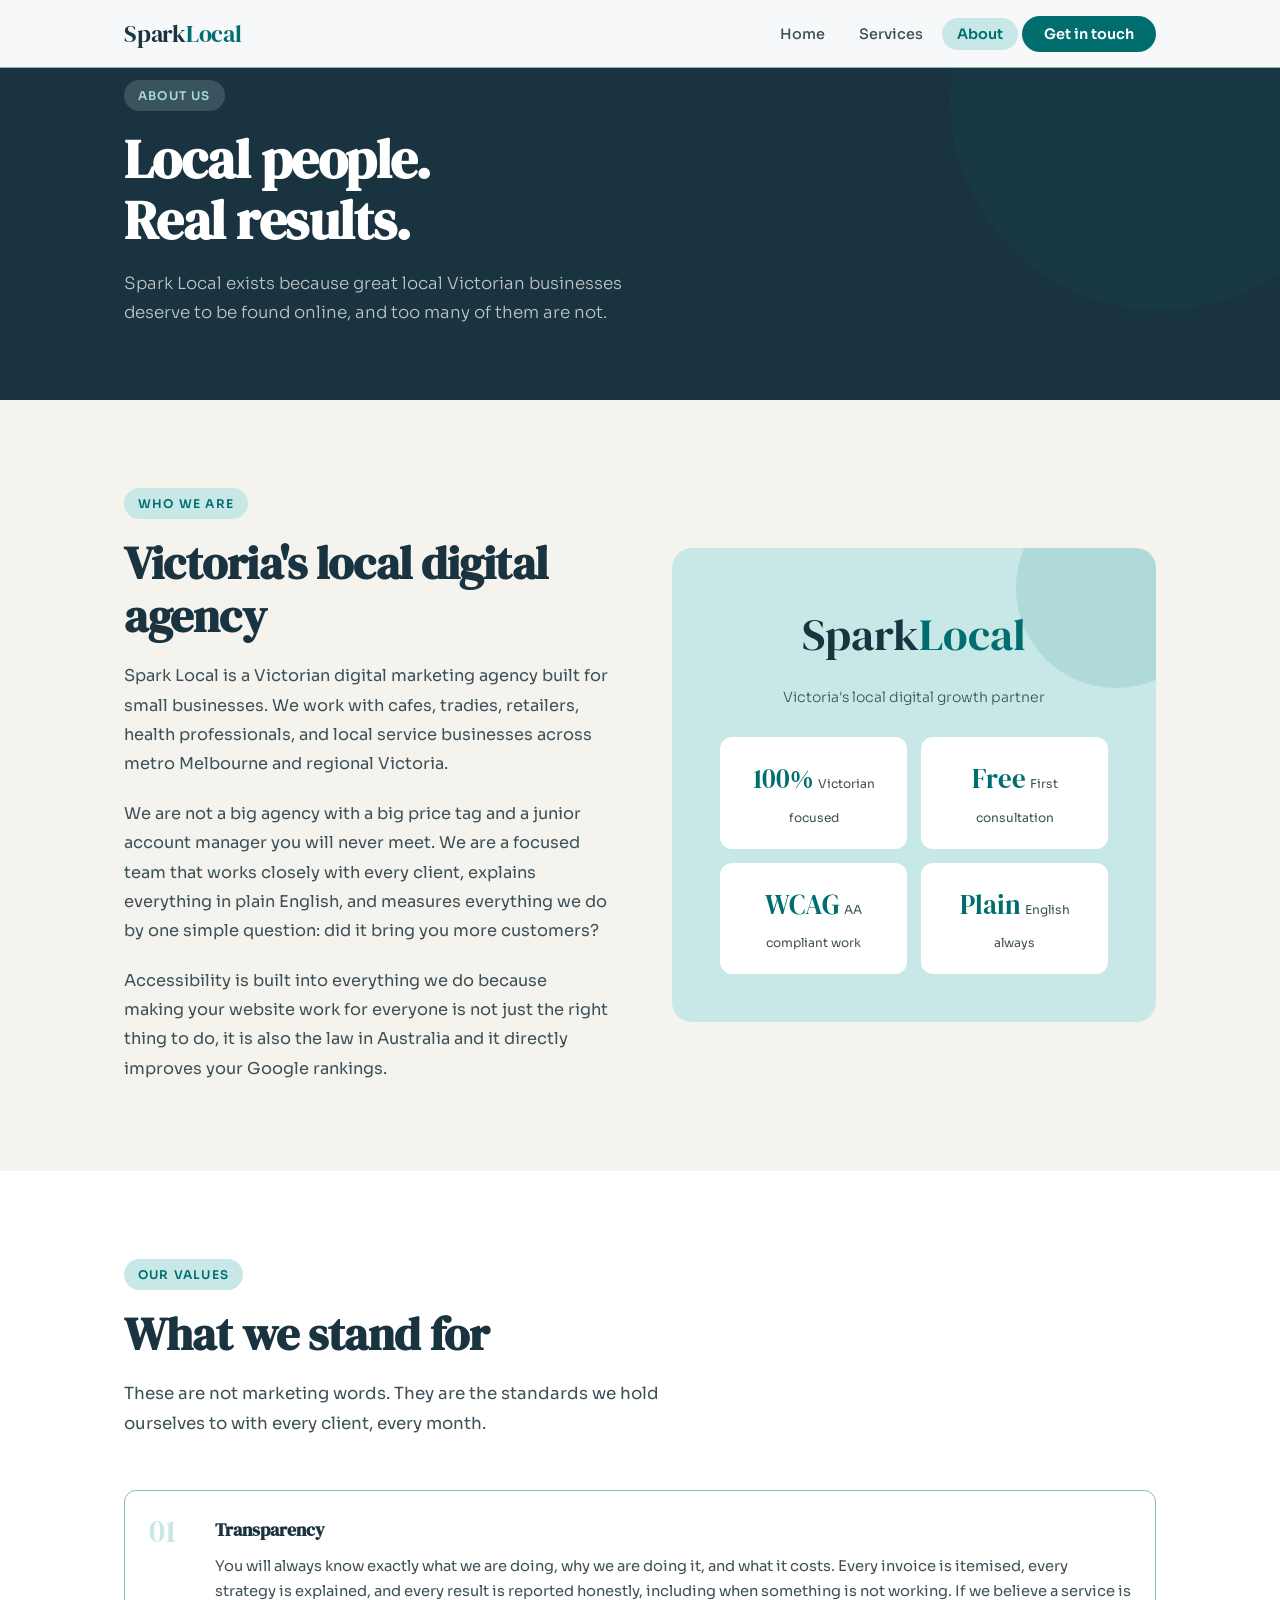
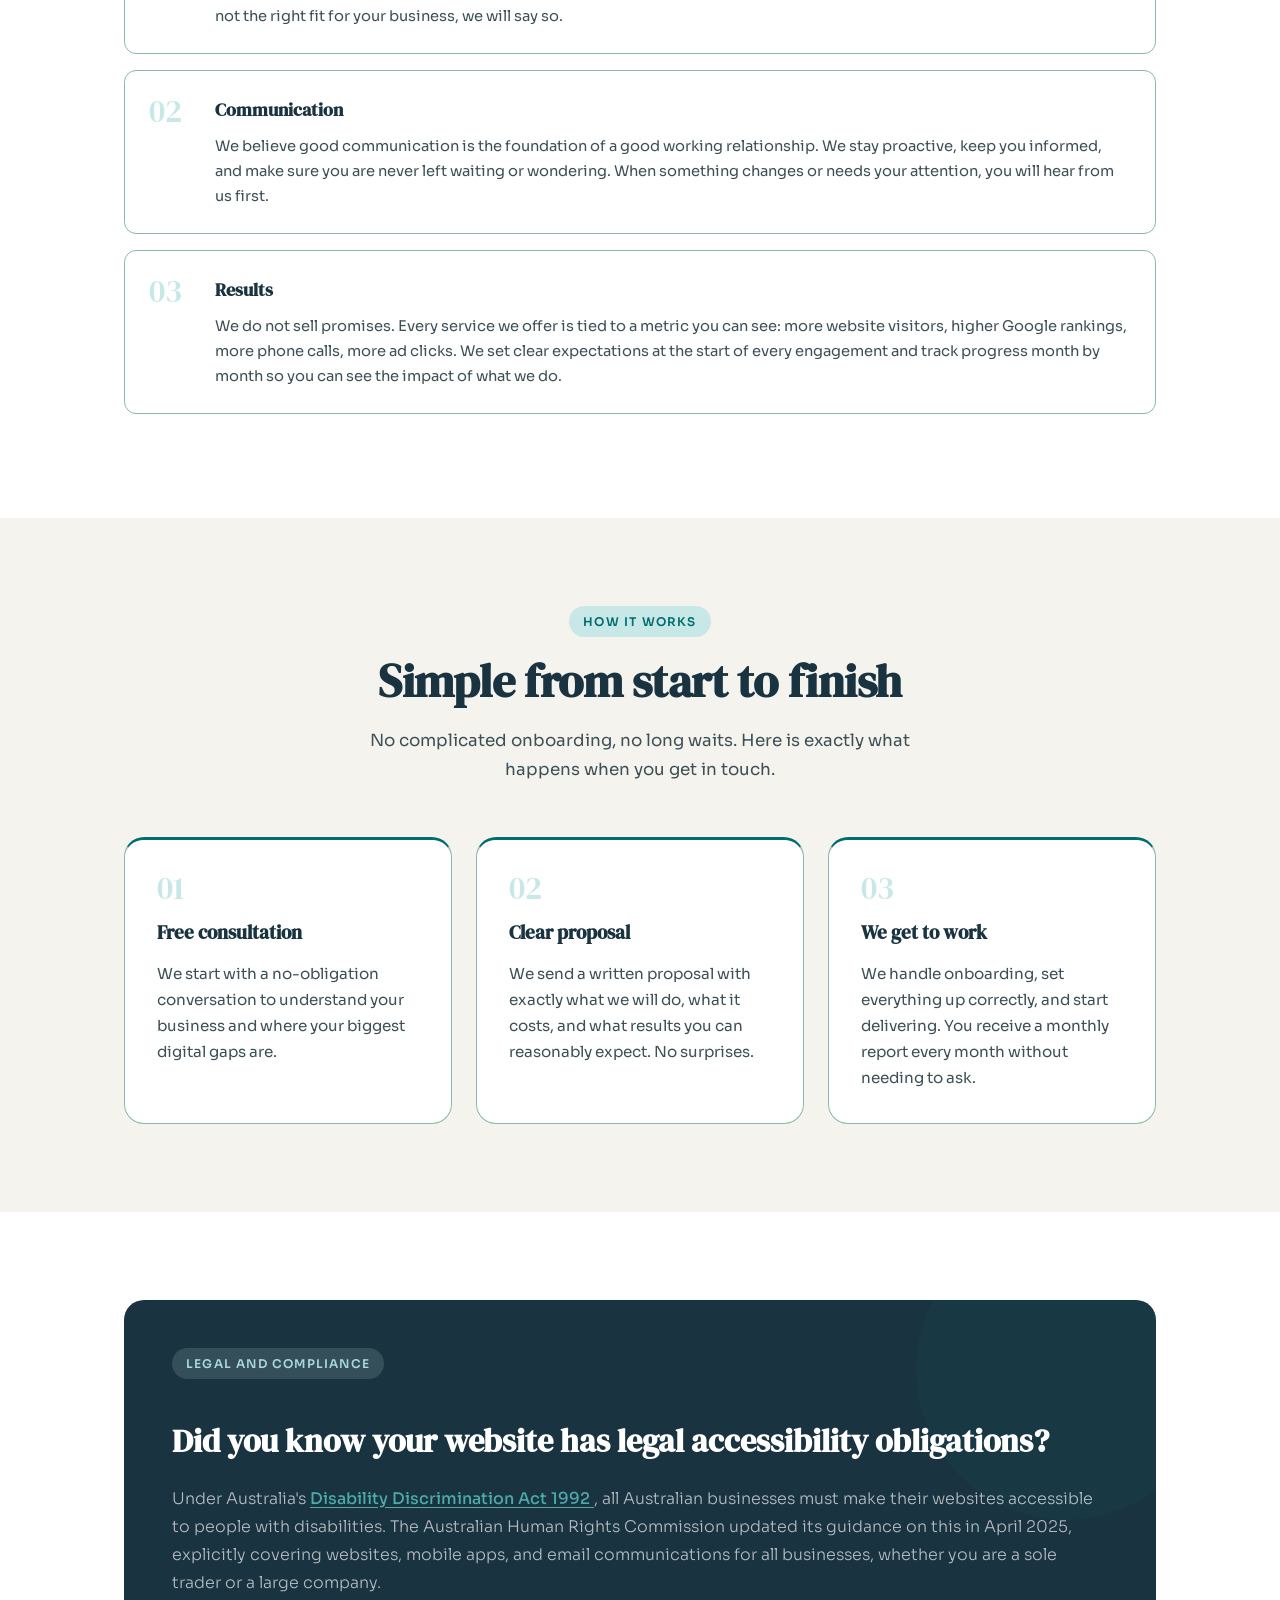
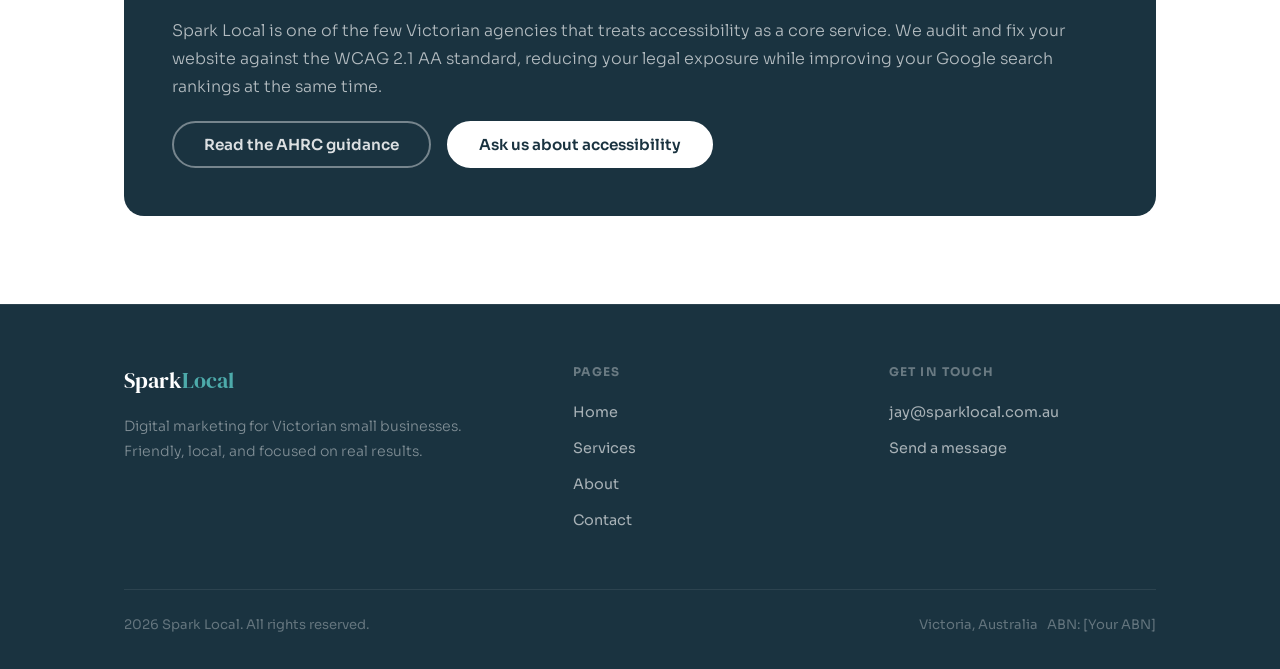
==== commit 4b105cd6: "website update" ====
--- a/about.html
+++ b/about.html
@@ -4,13 +4,16 @@
   <meta charset="UTF-8">
   <meta name="viewport" content="width=device-width, initial-scale=1.0">
   <title>About | Spark Local</title>
-  <meta name="description" content="Learn about Spark Local, Victoria's friendly local digital marketing agency. Our values, our approach, and why we only work with Victorian small businesses.">
+  <meta name="description" content="Learn about Spark Local, Victoria's local digital marketing agency. Our values, our approach, and why we work exclusively with Victorian small businesses.">
   <link rel="stylesheet" href="style.css">
+  <!-- Replace favicon.png with your own square logo file -->
   <link rel="icon" type="image/png" href="favicon.png">
 </head>
 <body>
+
   <a href="#main" class="skip-link">Skip to main content</a>
 
+  <!-- ── NAVIGATION ──────────────────────────────────────────────── -->
   <nav class="nav" role="navigation" aria-label="Main navigation">
     <div class="nav-inner">
       <a href="index.html" class="nav-logo" aria-label="Spark Local home page">Spark<span>Local</span></a>
@@ -20,9 +23,14 @@
         <li><a href="about.html" aria-current="page">About</a></li>
         <li><a href="contact.html" class="nav-cta">Get in touch</a></li>
       </ul>
-      <button class="nav-mobile-btn" id="menu-btn" aria-expanded="false" aria-controls="nav-links" aria-label="Open navigation menu">
-        <svg width="22" height="22" viewBox="0 0 24 24" fill="none" stroke="currentColor" stroke-width="2.5" stroke-linecap="round" aria-hidden="true">
-          <line x1="3" y1="6" x2="21" y2="6"/><line x1="3" y1="12" x2="21" y2="12"/><line x1="3" y1="18" x2="21" y2="18"/>
+      <button class="nav-mobile-btn" id="menu-btn"
+        aria-expanded="false" aria-controls="nav-links"
+        aria-label="Open navigation menu">
+        <svg width="22" height="22" viewBox="0 0 24 24" fill="none"
+          stroke="currentColor" stroke-width="2.5" stroke-linecap="round" aria-hidden="true">
+          <line x1="3" y1="6" x2="21" y2="6"/>
+          <line x1="3" y1="12" x2="21" y2="12"/>
+          <line x1="3" y1="18" x2="21" y2="18"/>
         </svg>
       </button>
     </div>
@@ -30,25 +38,48 @@
 
   <main id="main">
 
+    <!-- ── PAGE HERO ─────────────────────────────────────────────── -->
     <div class="page-hero page-top">
       <div class="container">
         <span class="section-label">About us</span>
         <h1 class="fade-up">Local people.<br>Real results.</h1>
-        <p class="fade-up-2">Spark Local exists because great local Victorian businesses deserve to be found online, and too many of them are not.</p>
+        <p class="fade-up-2">
+          Spark Local exists because great local Victorian businesses deserve
+          to be found online, and too many of them are not.
+        </p>
       </div>
     </div>
 
-    <!-- Who we are -->
+    <!-- ── WHO WE ARE ────────────────────────────────────────────── -->
     <section aria-labelledby="whoweare-heading">
       <div class="container">
         <div class="about-split">
+
           <div>
             <span class="section-label">Who we are</span>
-            <h2 id="whoweare-heading" class="section-title">Victoria's local digital agency</h2>
-            <p style="color:var(--grey);margin-bottom:20px;font-size:1.02rem;line-height:1.8;">Spark Local is a Victorian digital marketing agency built specifically for small businesses. We work with cafes, tradies, retailers, health professionals, and local service businesses across metro Melbourne and regional Victoria.</p>
-            <p style="color:var(--grey);margin-bottom:20px;font-size:1.02rem;line-height:1.8;">We are not a big agency with a big price tag and a junior account manager you will never meet. We are a small, focused team that works closely with each client, explains everything in plain English, and measures everything we do by one simple question: did it bring you more customers?</p>
-            <p style="color:var(--grey);font-size:1.02rem;line-height:1.8;">We also believe accessibility matters, which is why it is built into everything we do. Making your website work for everyone is not just the right thing to do, it is also the law in Australia and it improves your Google rankings.</p>
-          </div>
+            <h2 id="whoweare-heading" class="section-title">
+              Victoria's local digital agency
+            </h2>
+            <p style="color:var(--grey);margin-bottom:20px;font-size:1.02rem;line-height:1.8;">
+              Spark Local is a Victorian digital marketing agency built for small
+              businesses. We work with cafes, tradies, retailers, health
+              professionals, and local service businesses across metro Melbourne
+              and regional Victoria.
+            </p>
+            <p style="color:var(--grey);margin-bottom:20px;font-size:1.02rem;line-height:1.8;">
+              We are not a big agency with a big price tag and a junior account
+              manager you will never meet. We are a focused team that works closely
+              with every client, explains everything in plain English, and measures
+              everything we do by one simple question: did it bring you more customers?
+            </p>
+            <p style="color:var(--grey);font-size:1.02rem;line-height:1.8;">
+              Accessibility is built into everything we do because making your
+              website work for everyone is not just the right thing to do, it is
+              also the law in Australia and it directly improves your Google rankings.
+            </p>
+          </div>
+
+          <!-- Visual stat block — decorative, marked aria-hidden -->
           <div>
             <div class="about-visual" aria-hidden="true">
               <div class="about-logo-big">Spark<span>Local</span></div>
@@ -59,111 +90,175 @@
                   <span class="l">Victorian focused</span>
                 </div>
                 <div class="stat-box">
-                  <span class="n">0</span>
-                  <span class="l">Lock-in contracts</span>
+                  <span class="n">Free</span>
+                  <span class="l">First consultation</span>
                 </div>
                 <div class="stat-box">
                   <span class="n">WCAG</span>
                   <span class="l">AA compliant work</span>
                 </div>
                 <div class="stat-box">
-                  <span class="n">Free</span>
-                  <span class="l">First consultation</span>
+                  <span class="n">Plain</span>
+                  <span class="l">English always</span>
                 </div>
               </div>
             </div>
           </div>
+
         </div>
       </div>
     </section>
 
-    <!-- Values -->
+    <!-- ── OUR VALUES ─────────────────────────────────────────────── -->
     <section aria-labelledby="values-heading">
       <div class="container">
         <div class="section-header">
           <span class="section-label">Our values</span>
           <h2 id="values-heading" class="section-title">What we stand for</h2>
-          <p class="section-subtitle">These are not marketing words. They are the standards we hold ourselves to with every client, every month.</p>
-        </div>
+          <p class="section-subtitle">
+            These are not marketing words. They are the standards we hold
+            ourselves to with every client, every month.
+          </p>
+        </div>
+
+        <!-- Transparency -->
         <div class="value-card">
           <div class="value-num" aria-hidden="true">01</div>
           <div>
             <h3>Transparency</h3>
-            <p>You will always know exactly what we are doing, why we are doing it, and what it costs. We do not hide behind complexity. Every invoice is itemised, every strategy is explained, and every result is reported honestly, including when something is not working. If we think a service is not right for your business, we will tell you.</p>
-          </div>
-        </div>
+            <p>
+              You will always know exactly what we are doing, why we are doing
+              it, and what it costs. Every invoice is itemised, every strategy is
+              explained, and every result is reported honestly, including when
+              something is not working. If we believe a service is not the right
+              fit for your business, we will say so.
+            </p>
+          </div>
+        </div>
+
+        <!-- Communication — updated copy as requested -->
+        <!-- Removed: "respond within one business day" and "industry updates" -->
         <div class="value-card">
           <div class="value-num" aria-hidden="true">02</div>
           <div>
             <h3>Communication</h3>
-            <p>We respond to messages within one business day. We send a monthly report without being asked. We check in proactively when something changes in your industry or on the platforms we manage for you. Good communication means you are never left wondering what is happening with your digital presence.</p>
-          </div>
-        </div>
+            <p>
+              We believe good communication is the foundation of a good working
+              relationship. We stay proactive, keep you informed, and make sure
+              you are never left waiting or wondering. When something changes or
+              needs your attention, you will hear from us first.
+            </p>
+          </div>
+        </div>
+
+        <!-- Results — updated: renamed from "Measurable results", removed accountability language -->
         <div class="value-card">
           <div class="value-num" aria-hidden="true">03</div>
           <div>
-            <h3>Measurable results</h3>
-            <p>We do not sell promises. Every service we offer is tied to a metric you can see: more website visitors, higher Google rankings, more phone calls, more ad clicks. We set clear expectations at the start of every engagement, track progress monthly, and are accountable when targets are not met.</p>
-          </div>
-        </div>
+            <h3>Results</h3>
+            <p>
+              We do not sell promises. Every service we offer is tied to a metric
+              you can see: more website visitors, higher Google rankings, more phone
+              calls, more ad clicks. We set clear expectations at the start of every
+              engagement and track progress month by month so you can see the impact
+              of what we do.
+            </p>
+          </div>
+        </div>
+
       </div>
     </section>
 
-    <!-- How it works -->
+    <!-- ── HOW IT WORKS ──────────────────────────────────────────── -->
     <section aria-labelledby="process-heading">
       <div class="container">
         <div class="section-header center">
           <span class="section-label">How it works</span>
-          <h2 id="process-heading" class="section-title">Simple from start to finish</h2>
-          <p class="section-subtitle">No complicated onboarding, no long waits. Here is exactly what happens when you get in touch.</p>
+          <h2 id="process-heading" class="section-title">
+            Simple from start to finish
+          </h2>
+          <p class="section-subtitle">
+            No complicated onboarding, no long waits. Here is exactly what
+            happens when you get in touch.
+          </p>
         </div>
         <ol class="grid-3" style="list-style:none;" aria-label="Our process steps">
           <li class="card" style="border-top:3px solid var(--teal);">
             <div class="step-num" aria-hidden="true">01</div>
             <h3>Free consultation</h3>
-            <p>We start with a no-obligation 15-minute call or message to understand your business and where your biggest digital gaps are.</p>
+            <p>We start with a no-obligation conversation to understand your
+               business and where your biggest digital gaps are.</p>
           </li>
           <li class="card" style="border-top:3px solid var(--teal);">
             <div class="step-num" aria-hidden="true">02</div>
             <h3>Clear proposal</h3>
-            <p>We send a written proposal with exactly what we will do, what it costs, and what results you can reasonably expect. No surprises.</p>
+            <p>We send a written proposal with exactly what we will do, what
+               it costs, and what results you can reasonably expect. No surprises.</p>
           </li>
           <li class="card" style="border-top:3px solid var(--teal);">
             <div class="step-num" aria-hidden="true">03</div>
             <h3>We get to work</h3>
-            <p>We handle the onboarding, set everything up correctly, and get started. You receive a monthly report every single month without needing to ask.</p>
+            <p>We handle onboarding, set everything up correctly, and start
+               delivering. You receive a monthly report every month without
+               needing to ask.</p>
           </li>
         </ol>
       </div>
     </section>
 
-    <!-- Legal note -->
+    <!-- ── LEGAL AND COMPLIANCE ──────────────────────────────────── -->
+    <!-- Contains a link to the official AHRC guidance and a contact link.
+         Link to accessibility obligations updated April 2025. -->
     <section aria-labelledby="legal-heading">
       <div class="container">
         <div class="dark-callout">
-          <span class="section-label" style="background:rgba(200,232,232,0.15);color:#A8D8D8;">Legal and compliance</span>
-          <h2 id="legal-heading">Did you know your website has legal accessibility obligations?</h2>
-          <p>Under Australia's Disability Discrimination Act 1992, updated by the Australian Human Rights Commission in April 2025, all Australian businesses must make their websites accessible to people with disabilities. This applies whether you are a sole trader or a company.</p>
-          <p>Spark Local is one of the very few Victorian agencies that makes accessibility a core service. We audit and fix your website against the WCAG 2.1 AA standard, reducing your legal exposure while improving your Google search rankings at the same time.</p>
-          <a href="contact.html" class="btn btn-white">Ask us about accessibility</a>
+          <span class="section-label">Legal and compliance</span>
+          <h2 id="legal-heading">
+            Did you know your website has legal accessibility obligations?
+          </h2>
+          <p>
+            Under Australia's
+            <a href="https://www.legislation.gov.au/Details/C2018C00125"
+              class="law-link"
+              target="_blank"
+              rel="noopener noreferrer"
+              aria-label="Disability Discrimination Act 1992, opens in a new tab">
+              Disability Discrimination Act 1992
+            </a>,
+            all Australian businesses must make their websites accessible to
+            people with disabilities. The Australian Human Rights Commission
+            updated its guidance on this in April 2025, explicitly covering
+            websites, mobile apps, and email communications for all businesses,
+            whether you are a sole trader or a large company.
+          </p>
+          <p>
+            Spark Local is one of the few Victorian agencies that treats
+            accessibility as a core service. We audit and fix your website
+            against the WCAG 2.1 AA standard, reducing your legal exposure
+            while improving your Google search rankings at the same time.
+          </p>
+          <!-- Two actions: read the law or contact us -->
+          <div style="display:flex;gap:16px;flex-wrap:wrap;">
+            <a href="https://humanrights.gov.au/our-work/disability-rights/world-wide-web-access-disability-discrimination-act-advisory-notes-ver"
+              class="btn btn-outline-light"
+              target="_blank"
+              rel="noopener noreferrer"
+              aria-label="Read the AHRC accessibility guidance, opens in a new tab">
+              Read the AHRC guidance
+            </a>
+            <a href="contact.html" class="btn btn-white">
+              Ask us about accessibility
+            </a>
+          </div>
         </div>
       </div>
     </section>
-
-    <!-- CTA -->
-    <section class="cta-banner" aria-labelledby="about-cta-heading">
-      <div class="container">
-        <h2 id="about-cta-heading">Want to work with us?</h2>
-        <p>Get in touch and we will get back to you within one business day.</p>
-        <div class="btn-group">
-          <a href="contact.html" class="btn btn-white">Send a message</a>
-          <a href="services.html" class="btn btn-outline-light">See our services</a>
-        </div>
-      </div>
-    </section>
+    <!-- NOTE: "Want to work with us?" CTA section removed per client request -->
 
   </main>
 
+  <!-- ── FOOTER ─────────────────────────────────────────────────── -->
+  <!-- Replace [Your ABN] once registered -->
   <footer class="footer" role="contentinfo">
     <div class="container">
       <div class="footer-inner">
@@ -171,7 +266,7 @@
           <div class="footer-logo">Spark<span>Local</span></div>
           <p>Digital marketing for Victorian small businesses. Friendly, local, and focused on real results.</p>
         </div>
-        <nav aria-label="Footer pages navigation">
+        <nav aria-label="Footer pages">
           <div class="footer-col">
             <h4>Pages</h4>
             <a href="index.html">Home</a>
@@ -193,26 +288,29 @@
     </div>
   </footer>
 
+  <!-- ── JAVASCRIPT ─────────────────────────────────────────────── -->
   <script>
-    const btn = document.getElementById('menu-btn');
-    const links = document.getElementById('nav-links');
-    btn.addEventListener('click', () => {
-      const open = links.classList.toggle('open');
-      btn.setAttribute('aria-expanded', String(open));
+    /* Mobile nav */
+    const menuBtn  = document.getElementById('menu-btn');
+    const navLinks = document.getElementById('nav-links');
+    menuBtn.addEventListener('click', () => {
+      const open = navLinks.classList.toggle('open');
+      menuBtn.setAttribute('aria-expanded', String(open));
     });
     document.addEventListener('keydown', e => {
-      if (e.key === 'Escape' && links.classList.contains('open')) {
-        links.classList.remove('open');
-        btn.setAttribute('aria-expanded', 'false');
-        btn.focus();
+      if (e.key === 'Escape' && navLinks.classList.contains('open')) {
+        navLinks.classList.remove('open');
+        menuBtn.setAttribute('aria-expanded', 'false');
+        menuBtn.focus();
       }
     });
     document.addEventListener('click', e => {
-      if (!btn.contains(e.target) && !links.contains(e.target)) {
-        links.classList.remove('open');
-        btn.setAttribute('aria-expanded', 'false');
+      if (!menuBtn.contains(e.target) && !navLinks.contains(e.target)) {
+        navLinks.classList.remove('open');
+        menuBtn.setAttribute('aria-expanded', 'false');
       }
     });
   </script>
+
 </body>
 </html>
--- a/style.css
+++ b/style.css
@@ -1,45 +1,86 @@
+/* ============================================================
+   SPARK LOCAL — SHARED STYLESHEET
+   Fonts: DM Serif Display (headings) + Sora (body)
+   Palette: Slate (#1A3340) / Teal (#006E6E) / Gold (#7A5C00)
+   ============================================================ */
+
 @import url('https://fonts.googleapis.com/css2?family=Sora:wght@300;400;500;600;700&family=DM+Serif+Display:ital@0;1&display=swap');
 
+/* ── CSS Variables ─────────────────────────────────────────────── */
 :root {
-  --dark:       #1A3340;
-  --teal:       #006E6E;
-  --teal-hover: #005858;
-  --teal-light: #C8E8E8;
-  --teal-mid:   #4DAAAA;
-  --gold:       #7A5C00;
-  --gold-light: #FDF0C0;
-  --sand:       #F5F3EE;
-  --grey:       #3D5057;
-  --grey-light: #5C6E75;
-  --border:     #8ABAAA;
-  --white:      #ffffff;
-  --text:       #1A2830;
-  --focus:      #006E6E;
-  --font-display: 'DM Serif Display', Georgia, serif;
-  --font-body:    'Sora', system-ui, sans-serif;
-  --radius-sm: 6px;
-  --radius-md: 12px;
-  --radius-lg: 20px;
-  --max-w: 1080px;
-  --nav-h: 68px;
-}
-
+  --dark:        #1A3340;
+  --teal:        #006E6E;
+  --teal-hover:  #005858;
+  --teal-light:  #C8E8E8;
+  --teal-mid:    #4DAAAA;
+  --gold:        #7A5C00;
+  --gold-light:  #FDF0C0;
+  --sand:        #F5F3EE;
+  --grey:        #3D5057;
+  --grey-light:  #5C6E75;
+  --border:      #8ABAAA;
+  --white:       #ffffff;
+  --text:        #1A2830;
+  --focus:       #006E6E;
+  --font-display:'DM Serif Display', Georgia, serif;
+  --font-body:   'Sora', system-ui, sans-serif;
+  --radius-sm:   6px;
+  --radius-md:   12px;
+  --radius-lg:   20px;
+  --max-w:       1080px;
+  --nav-h:       68px;
+}
+
+/* ── Reset ─────────────────────────────────────────────────────── */
 *, *::before, *::after { box-sizing: border-box; margin: 0; padding: 0; }
-html { scroll-behavior: smooth; font-size: 16px; }
-body { font-family: var(--font-body); color: var(--text); background: var(--white); line-height: 1.75; -webkit-font-smoothing: antialiased; }
-img { display: block; max-width: 100%; }
-a { color: inherit; text-decoration: none; }
-ul { list-style: none; }
+html  { scroll-behavior: smooth; font-size: 16px; }
+body  { font-family: var(--font-body); color: var(--text); background: var(--white); line-height: 1.75; -webkit-font-smoothing: antialiased; }
+img   { display: block; max-width: 100%; }
+a     { color: inherit; text-decoration: none; }
+ul    { list-style: none; }
 button, input, textarea, select { font-family: inherit; font-size: inherit; }
 
-.skip-link { position: absolute; top: -120px; left: 16px; background: var(--teal); color: var(--white); padding: 12px 24px; border-radius: var(--radius-sm); font-weight: 600; font-size: 0.95rem; z-index: 9999; transition: top 0.2s; text-decoration: none; }
+/* ── Accessibility: skip link ──────────────────────────────────── */
+.skip-link {
+  position: absolute; top: -120px; left: 16px;
+  background: var(--teal); color: var(--white);
+  padding: 12px 24px; border-radius: var(--radius-sm);
+  font-weight: 600; font-size: 0.95rem; z-index: 9999;
+  transition: top 0.2s; text-decoration: none;
+}
 .skip-link:focus { top: 16px; outline: 3px solid var(--white); outline-offset: 2px; }
 
+/* ── Accessibility: focus rings ────────────────────────────────── */
 :focus-visible { outline: 3px solid var(--focus); outline-offset: 3px; }
 :focus:not(:focus-visible) { outline: none; }
 
-.nav { position: fixed; top: 0; left: 0; right: 0; height: var(--nav-h); background: rgba(255,255,255,0.97); backdrop-filter: blur(10px); border-bottom: 1px solid var(--border); z-index: 100; display: flex; align-items: center; }
-.nav-inner { max-width: var(--max-w); width: 100%; margin: 0 auto; padding: 0 24px; display: flex; align-items: center; justify-content: space-between; }
+/* ── Accessibility: reduced motion ────────────────────────────── */
+/* All animations are disabled for users who prefer reduced motion */
+@media (prefers-reduced-motion: reduce) {
+  *, *::before, *::after {
+    animation-duration: 0.01ms !important;
+    animation-iteration-count: 1 !important;
+    transition-duration: 0.01ms !important;
+  }
+  .orb { animation: none !important; }
+}
+
+/* ── Accessibility: screen reader only ────────────────────────── */
+.sr-only { position: absolute; width: 1px; height: 1px; padding: 0; margin: -1px; overflow: hidden; clip: rect(0,0,0,0); white-space: nowrap; border: 0; }
+
+/* ── Navigation ────────────────────────────────────────────────── */
+.nav {
+  position: fixed; top: 0; left: 0; right: 0;
+  height: var(--nav-h);
+  background: rgba(255,255,255,0.97);
+  backdrop-filter: blur(10px);
+  border-bottom: 1px solid var(--border);
+  z-index: 100; display: flex; align-items: center;
+}
+.nav-inner {
+  max-width: var(--max-w); width: 100%; margin: 0 auto;
+  padding: 0 24px; display: flex; align-items: center; justify-content: space-between;
+}
 .nav-logo { font-family: var(--font-display); font-size: 1.5rem; color: var(--dark); letter-spacing: -0.01em; text-decoration: none; }
 .nav-logo span { color: var(--teal); }
 .nav-links { display: flex; align-items: center; gap: 4px; }
@@ -52,103 +93,206 @@
 .nav-mobile-btn { display: none; background: none; border: 2px solid var(--border); border-radius: var(--radius-sm); cursor: pointer; padding: 7px 9px; color: var(--dark); line-height: 1; }
 .nav-mobile-btn:hover { border-color: var(--teal); color: var(--teal); }
 
-.container { max-width: var(--max-w); margin: 0 auto; padding: 0 24px; }
-.page-top { padding-top: var(--nav-h); }
-section { padding: 88px 0; }
+/* ── Layout helpers ────────────────────────────────────────────── */
+.container  { max-width: var(--max-w); margin: 0 auto; padding: 0 24px; }
+.page-top   { padding-top: var(--nav-h); }
+section     { padding: 88px 0; }
 section:nth-child(even) { background: var(--sand); }
 
-.section-label { display: inline-block; font-size: 0.75rem; font-weight: 600; letter-spacing: 0.1em; text-transform: uppercase; color: var(--teal); background: var(--teal-light); padding: 5px 14px; border-radius: 99px; margin-bottom: 18px; }
-.section-title { font-family: var(--font-display); font-size: clamp(1.9rem, 4vw, 2.9rem); color: var(--dark); line-height: 1.15; letter-spacing: -0.01em; margin-bottom: 18px; }
+/* ── Typography: section labels, titles, subtitles ─────────────── */
+.section-label {
+  display: inline-block; font-size: 0.75rem; font-weight: 600;
+  letter-spacing: 0.1em; text-transform: uppercase;
+  color: var(--teal); background: var(--teal-light);
+  padding: 5px 14px; border-radius: 99px; margin-bottom: 18px;
+}
+.section-title {
+  font-family: var(--font-display);
+  font-size: clamp(1.9rem, 4vw, 2.9rem);
+  color: var(--dark); line-height: 1.15; letter-spacing: -0.01em; margin-bottom: 18px;
+}
 .section-subtitle { font-size: 1.05rem; color: var(--grey); max-width: 580px; line-height: 1.75; font-weight: 400; }
 .section-header { margin-bottom: 52px; }
 .section-header.center { text-align: center; }
 .section-header.center .section-subtitle { margin: 0 auto; }
 
+/* ── Buttons ───────────────────────────────────────────────────── */
 .btn { display: inline-flex; align-items: center; gap: 8px; padding: 14px 30px; border-radius: 99px; font-weight: 600; font-size: 0.95rem; cursor: pointer; border: 2px solid transparent; transition: all 0.2s; text-decoration: none; font-family: var(--font-body); line-height: 1; }
-.btn-primary { background: var(--teal); color: var(--white); border-color: var(--teal); }
-.btn-primary:hover { background: var(--dark); border-color: var(--dark); transform: translateY(-2px); }
-.btn-outline { background: transparent; color: var(--teal); border-color: var(--teal); }
-.btn-outline:hover { background: var(--teal); color: var(--white); transform: translateY(-2px); }
-.btn-white { background: var(--white); color: var(--dark); border-color: var(--white); }
-.btn-white:hover { background: var(--teal-light); border-color: var(--teal-light); transform: translateY(-2px); }
-.btn-outline-light { background: transparent; color: rgba(255,255,255,0.85); border-color: rgba(255,255,255,0.4); }
+.btn-primary        { background: var(--teal);  color: var(--white); border-color: var(--teal); }
+.btn-primary:hover  { background: var(--dark);  border-color: var(--dark); transform: translateY(-2px); }
+.btn-outline        { background: transparent;  color: var(--teal); border-color: var(--teal); }
+.btn-outline:hover  { background: var(--teal);  color: var(--white); transform: translateY(-2px); }
+.btn-white          { background: var(--white); color: var(--dark); border-color: var(--white); }
+.btn-white:hover    { background: var(--teal-light); border-color: var(--teal-light); transform: translateY(-2px); }
+.btn-outline-light  { background: transparent; color: rgba(255,255,255,0.85); border-color: rgba(255,255,255,0.4); }
 .btn-outline-light:hover { background: rgba(255,255,255,0.12); transform: translateY(-2px); }
 
+/* ── SVG icon containers ───────────────────────────────────────── */
 .svc-icon { width: 48px; height: 48px; background: var(--teal-light); border-radius: var(--radius-md); display: flex; align-items: center; justify-content: center; margin-bottom: 20px; flex-shrink: 0; }
 .svc-icon svg { width: 22px; height: 22px; color: var(--teal); stroke: currentColor; fill: none; stroke-width: 2; stroke-linecap: round; stroke-linejoin: round; }
 
-.card { background: var(--white); border: 1.5px solid var(--border); border-radius: var(--radius-lg); padding: 32px; transition: box-shadow 0.2s, transform 0.2s; }
+/* ── Cards ─────────────────────────────────────────────────────── */
+.card { background: var(--white); border: 1.5px solid var(--border); border-radius: var(--radius-lg); padding: 32px; transition: box-shadow 0.25s, transform 0.25s; }
 .card:hover { box-shadow: 0 6px 24px rgba(26,51,64,0.1); transform: translateY(-3px); }
 .card h3 { font-family: var(--font-display); font-size: 1.2rem; color: var(--dark); margin-bottom: 12px; }
-.card p { font-size: 0.95rem; color: var(--grey); line-height: 1.7; }
-
+.card p  { font-size: 0.95rem; color: var(--grey); line-height: 1.7; }
+
+/* ── Grids ─────────────────────────────────────────────────────── */
 .grid-3 { display: grid; grid-template-columns: repeat(3, 1fr); gap: 24px; }
 .grid-2 { display: grid; grid-template-columns: repeat(2, 1fr); gap: 24px; }
 
-.hero { background: var(--dark); min-height: calc(100vh - var(--nav-h)); display: flex; align-items: center; position: relative; overflow: hidden; padding: 80px 0; }
-.hero-circle { position: absolute; border-radius: 50%; background: var(--teal); opacity: 0.12; pointer-events: none; }
+/* ── Animated background orbs ──────────────────────────────────── */
+/* Orbs float and react to JS scroll parallax.
+   prefers-reduced-motion disables all animation (see above). */
+.orb-container { position: absolute; inset: 0; overflow: hidden; pointer-events: none; }
+.orb {
+  position: absolute; border-radius: 50%;
+  background: var(--teal); opacity: 0.11;
+  will-change: transform;
+  animation: orbFloat linear infinite;
+}
+@keyframes orbFloat {
+  0%   { transform: translateY(0px)   translateX(0px); }
+  25%  { transform: translateY(-18px) translateX(10px); }
+  50%  { transform: translateY(-8px)  translateX(-12px); }
+  75%  { transform: translateY(-22px) translateX(6px); }
+  100% { transform: translateY(0px)   translateX(0px); }
+}
+
+/* ── Hero (home page) ──────────────────────────────────────────── */
+.hero {
+  background: var(--dark);
+  min-height: calc(100vh - var(--nav-h));
+  display: flex; align-items: center;
+  position: relative; overflow: hidden; padding: 80px 0;
+}
 .hero-content { position: relative; z-index: 1; max-width: 680px; }
-.hero-eyebrow { display: inline-flex; align-items: center; gap: 10px; font-size: 0.8rem; font-weight: 600; letter-spacing: 0.1em; text-transform: uppercase; color: var(--teal-mid); margin-bottom: 28px; }
-.hero-eyebrow-line { display: block; width: 28px; height: 2px; background: var(--teal-mid); }
-.hero h1 { font-family: var(--font-display); font-size: clamp(2.6rem, 6.5vw, 4.2rem); color: var(--white); line-height: 1.08; letter-spacing: -0.02em; margin-bottom: 26px; }
+.hero h1 {
+  font-family: var(--font-display);
+  font-size: clamp(2.6rem, 6.5vw, 4.2rem);
+  color: var(--white); line-height: 1.08;
+  letter-spacing: -0.02em; margin-bottom: 26px;
+}
 .hero h1 em { font-style: italic; color: var(--teal-mid); }
 .hero-lead { font-size: 1.1rem; color: rgba(255,255,255,0.75); max-width: 520px; margin-bottom: 44px; line-height: 1.8; font-weight: 300; }
 .hero-btns { display: flex; gap: 16px; flex-wrap: wrap; }
-.hero-trust { margin-top: 60px; padding-top: 36px; border-top: 1px solid rgba(255,255,255,0.1); display: flex; gap: 40px; flex-wrap: wrap; }
-.trust-stat .num { font-family: var(--font-display); font-size: 1.9rem; color: var(--teal-mid); display: block; line-height: 1; }
-.trust-stat .lbl { font-size: 0.78rem; color: rgba(255,255,255,0.5); text-transform: uppercase; letter-spacing: 0.07em; margin-top: 4px; font-weight: 500; }
-
+
+/* ── Page hero (inner pages) ───────────────────────────────────── */
 .page-hero { background: var(--dark); padding: 80px 0 72px; position: relative; overflow: hidden; }
 .page-hero::after { content: ''; position: absolute; width: 420px; height: 420px; border-radius: 50%; background: var(--teal); opacity: 0.08; top: -110px; right: -90px; pointer-events: none; }
 .page-hero h1 { font-family: var(--font-display); font-size: clamp(2.1rem, 5.5vw, 3.4rem); color: var(--white); line-height: 1.12; letter-spacing: -0.01em; margin-bottom: 18px; }
 .page-hero .section-label { background: rgba(200,232,232,0.18); color: #A8D8D8; }
 .page-hero p { font-size: 1.05rem; color: rgba(255,255,255,0.72); max-width: 540px; font-weight: 300; }
 
-.pills { display: flex; gap: 12px; flex-wrap: wrap; margin-top: 48px; }
+/* ── Industry pills ────────────────────────────────────────────── */
+.pills { display: flex; gap: 12px; flex-wrap: wrap; }
 .pill { display: flex; align-items: center; gap: 10px; background: var(--white); border: 1.5px solid var(--border); border-radius: 99px; padding: 10px 20px 10px 14px; font-size: 0.92rem; font-weight: 500; color: var(--dark); }
 .pill-dot { width: 10px; height: 10px; border-radius: 50%; background: var(--teal); flex-shrink: 0; }
 
+/* ── How we do it: value points ────────────────────────────────── */
+.value-points { display: flex; flex-direction: column; gap: 8px; margin-bottom: 40px; }
+.value-point { display: flex; align-items: flex-start; gap: 12px; font-size: 0.95rem; color: var(--grey); line-height: 1.6; }
+.vp-dot { width: 8px; height: 8px; border-radius: 50%; background: var(--teal); flex-shrink: 0; margin-top: 7px; }
+
+/* ── Testimonial carousel ──────────────────────────────────────── */
+.testimonial-wrapper { position: relative; }
+.testimonial-track-outer { overflow: hidden; border-radius: var(--radius-lg); }
+.testimonial-track { display: flex; transition: transform 0.4s ease; }
+.testimonial-card {
+  flex: 0 0 100%; background: var(--white);
+  border: 1.5px solid var(--border); border-radius: var(--radius-lg);
+  padding: 36px; box-sizing: border-box;
+}
+.testimonial-photo {
+  width: 56px; height: 56px; border-radius: 50%;
+  background: var(--teal-light); overflow: hidden;
+  margin-bottom: 20px; border: 2px solid var(--border);
+  display: flex; align-items: center; justify-content: center;
+}
+.testimonial-photo img { width: 100%; height: 100%; object-fit: cover; }
+.testimonial-photo-placeholder { font-family: var(--font-display); font-size: 1.3rem; color: var(--teal); }
+.testimonial-quote { font-size: 1rem; color: var(--grey); line-height: 1.75; margin-bottom: 20px; font-style: italic; }
+.testimonial-name { font-family: var(--font-display); font-size: 1rem; color: var(--dark); margin-bottom: 2px; }
+.testimonial-biz  { font-size: 0.83rem; color: var(--grey-light); }
+.testimonial-controls { display: flex; align-items: center; justify-content: center; gap: 16px; margin-top: 24px; }
+.tctl-btn {
+  width: 44px; height: 44px; border-radius: 50%;
+  background: var(--white); border: 1.5px solid var(--border);
+  display: flex; align-items: center; justify-content: center;
+  cursor: pointer; transition: background 0.2s, border-color 0.2s;
+  color: var(--dark);
+}
+.tctl-btn:hover { background: var(--teal-light); border-color: var(--teal); color: var(--teal); }
+.tctl-btn svg { width: 18px; height: 18px; stroke: currentColor; fill: none; stroke-width: 2.5; stroke-linecap: round; stroke-linejoin: round; }
+.tctl-dots { display: flex; gap: 6px; }
+.tctl-dot { width: 8px; height: 8px; border-radius: 50%; background: var(--border); border: none; cursor: pointer; padding: 0; transition: background 0.2s; }
+.tctl-dot.active { background: var(--teal); }
+
+/* ── Services page ─────────────────────────────────────────────── */
 .cat-label { font-size: 0.72rem; font-weight: 700; letter-spacing: 0.12em; text-transform: uppercase; color: var(--teal); margin-bottom: 20px; display: flex; align-items: center; gap: 14px; }
 .cat-label::after { content: ''; flex: 1; height: 1px; background: var(--border); }
 .service-row { display: grid; grid-template-columns: 1fr auto; gap: 32px; align-items: start; padding: 28px 0; border-bottom: 1px solid var(--border); }
 .service-row:last-child { border-bottom: none; }
-.service-row h3 { font-family: var(--font-display); font-size: 1.15rem; color: var(--dark); margin-bottom: 8px; }
+.service-row h4 { font-family: var(--font-display); font-size: 1.15rem; color: var(--dark); margin-bottom: 8px; }
 .service-row p { font-size: 0.93rem; color: var(--grey); max-width: 560px; line-height: 1.7; }
 .svc-price { text-align: right; flex-shrink: 0; min-width: 100px; }
-.svc-price .from { font-size: 0.72rem; color: var(--grey-light); text-transform: uppercase; letter-spacing: 0.07em; display: block; }
+.svc-price .from   { font-size: 0.72rem; color: var(--grey-light); text-transform: uppercase; letter-spacing: 0.07em; display: block; }
 .svc-price .amount { font-family: var(--font-display); font-size: 1.5rem; color: var(--gold); display: block; line-height: 1.1; margin: 2px 0; }
 .svc-price .period { font-size: 0.77rem; color: var(--grey-light); }
-.service-category { margin-bottom: 56px; }
-
-.pkg-grid { display: grid; grid-template-columns: repeat(3, 1fr); gap: 24px; align-items: start; }
-.pkg-card { border-radius: var(--radius-lg); padding: 32px; border: 2px solid var(--border); background: var(--white); position: relative; transition: transform 0.2s, box-shadow 0.2s; }
-.pkg-card:hover { transform: translateY(-4px); box-shadow: 0 8px 28px rgba(26,51,64,0.1); }
-.pkg-card.featured { border-color: var(--teal); background: var(--dark); }
-.featured-badge { position: absolute; top: -14px; left: 50%; transform: translateX(-50%); background: var(--teal); color: var(--white); font-size: 0.7rem; font-weight: 700; letter-spacing: 0.09em; text-transform: uppercase; padding: 4px 18px; border-radius: 99px; white-space: nowrap; }
-.pkg-name { font-size: 0.76rem; font-weight: 700; letter-spacing: 0.1em; text-transform: uppercase; color: var(--teal); margin-bottom: 10px; }
-.pkg-card.featured .pkg-name { color: var(--teal-mid); }
+.service-category  { margin-bottom: 56px; }
+
+/* ── Package cards (equal size, hover effect) ──────────────────── */
+.pkg-grid { display: grid; grid-template-columns: repeat(3, 1fr); gap: 24px; align-items: stretch; }
+.pkg-card {
+  border-radius: var(--radius-lg); padding: 32px;
+  border: 2px solid var(--border); background: var(--white);
+  position: relative; transition: transform 0.25s, box-shadow 0.25s, background 0.25s, border-color 0.25s;
+  display: flex; flex-direction: column;
+  cursor: pointer;
+}
+/* All packages same height via flex column */
+.pkg-card .pkg-features { flex: 1; }
+.pkg-card:hover, .pkg-card:focus-within {
+  background: var(--teal-light); border-color: var(--teal);
+  transform: translateY(-4px); box-shadow: 0 8px 28px rgba(26,51,64,0.1);
+}
+.pkg-name  { font-size: 0.76rem; font-weight: 700; letter-spacing: 0.1em; text-transform: uppercase; color: var(--teal); margin-bottom: 10px; }
 .pkg-price { font-family: var(--font-display); font-size: 2.6rem; color: var(--dark); line-height: 1; letter-spacing: -0.02em; margin-bottom: 4px; }
-.pkg-card.featured .pkg-price { color: var(--white); }
-.pkg-period { font-size: 0.82rem; color: var(--grey); margin-bottom: 24px; font-weight: 400; }
-.pkg-card.featured .pkg-period { color: rgba(255,255,255,0.5); }
+.pkg-period{ font-size: 0.82rem; color: var(--grey); margin-bottom: 24px; }
 .pkg-divider { height: 1px; background: var(--border); margin-bottom: 24px; }
-.pkg-card.featured .pkg-divider { background: rgba(255,255,255,0.15); }
 .pkg-includes-label { font-size: 0.75rem; font-weight: 600; letter-spacing: 0.07em; text-transform: uppercase; color: var(--grey-light); margin-bottom: 16px; }
-.pkg-card.featured .pkg-includes-label { color: rgba(255,255,255,0.4); }
 .pkg-features { display: flex; flex-direction: column; gap: 11px; margin-bottom: 28px; }
 .feature-item { display: flex; align-items: flex-start; gap: 10px; font-size: 0.9rem; color: var(--text); }
-.pkg-card.featured .feature-item { color: rgba(255,255,255,0.85); }
-.feature-check { width: 18px; height: 18px; border-radius: 50%; background: var(--teal-light); color: var(--teal); display: flex; align-items: center; justify-content: center; font-size: 0.65rem; flex-shrink: 0; margin-top: 2px; font-weight: 700; }
-.pkg-card.featured .feature-check { background: rgba(200,232,232,0.2); color: var(--teal-mid); }
+.feature-check { width: 18px; height: 18px; border-radius: 50%; background: var(--teal-light); color: var(--teal); display: flex; align-items: center; justify-content: center; font-size: 0.65rem; flex-shrink: 0; margin-top: 2px; font-weight: 700; border: 1px solid var(--border); }
 .pkg-ideal { font-size: 0.82rem; color: var(--grey-light); font-style: italic; margin-bottom: 24px; }
-.pkg-card.featured .pkg-ideal { color: rgba(255,255,255,0.45); }
-
+
+/* ── Mix and match bundle builder ──────────────────────────────── */
+.mixmatch-section { background: var(--sand); border-radius: var(--radius-lg); padding: 40px; margin-top: 48px; border: 1.5px solid var(--border); }
+.mixmatch-section h3 { font-family: var(--font-display); font-size: 1.6rem; color: var(--dark); margin-bottom: 10px; }
+.mixmatch-section .intro { font-size: 0.95rem; color: var(--grey); margin-bottom: 28px; line-height: 1.7; }
+.mixmatch-grid { display: grid; grid-template-columns: repeat(2, 1fr); gap: 12px; margin-bottom: 28px; }
+.mm-item { display: flex; align-items: center; gap: 12px; padding: 14px 16px; background: var(--white); border: 1.5px solid var(--border); border-radius: var(--radius-md); cursor: pointer; transition: border-color 0.2s, background 0.2s; }
+.mm-item:hover { border-color: var(--teal); }
+.mm-item input[type="checkbox"] { width: 18px; height: 18px; accent-color: var(--teal); cursor: pointer; flex-shrink: 0; }
+.mm-item label { font-size: 0.92rem; color: var(--dark); font-weight: 500; cursor: pointer; line-height: 1.4; }
+.mm-item.checked { background: var(--teal-light); border-color: var(--teal); }
+.mm-summary { background: var(--white); border: 1.5px solid var(--border); border-radius: var(--radius-md); padding: 20px; margin-bottom: 20px; min-height: 60px; }
+.mm-summary-label { font-size: 0.78rem; font-weight: 600; text-transform: uppercase; letter-spacing: 0.07em; color: var(--grey-light); margin-bottom: 10px; }
+.mm-selected-list { display: flex; flex-wrap: wrap; gap: 8px; }
+.mm-tag { background: var(--teal-light); color: var(--teal); font-size: 0.82rem; font-weight: 600; padding: 4px 12px; border-radius: 99px; }
+.mm-empty { font-size: 0.9rem; color: var(--grey-light); font-style: italic; }
+
+/* ── Price note ────────────────────────────────────────────────── */
+.price-note { margin-top: 40px; background: var(--gold-light); border: 1.5px solid #C8A830; border-radius: var(--radius-md); padding: 24px 28px; border-left: 4px solid var(--gold); }
+.price-note p { font-size: 0.92rem; color: var(--text); }
+
+/* ── About page: values ────────────────────────────────────────── */
 .about-split { display: grid; grid-template-columns: 1fr 1fr; gap: 64px; align-items: center; }
 .about-visual { background: var(--teal-light); border-radius: var(--radius-lg); padding: 48px; text-align: center; position: relative; overflow: hidden; }
 .about-visual::before { content: ''; position: absolute; width: 200px; height: 200px; border-radius: 50%; background: var(--teal); opacity: 0.12; top: -60px; right: -60px; }
-.about-logo-big { font-family: var(--font-display); font-size: 2.8rem; color: var(--dark); position: relative; }
+.about-logo-big { font-family: var(--font-display); font-size: 2.8rem; color: var(--dark); }
 .about-logo-big span { color: var(--teal); }
-.about-tagline { font-size: 0.88rem; color: var(--grey); margin-top: 10px; position: relative; font-weight: 300; }
+.about-tagline { font-size: 0.88rem; color: var(--grey); margin-top: 10px; font-weight: 300; position: relative; }
 .stat-grid { display: grid; grid-template-columns: 1fr 1fr; gap: 14px; margin-top: 28px; position: relative; }
 .stat-box { background: var(--white); border-radius: var(--radius-md); padding: 18px; text-align: center; }
 .stat-box .n { font-family: var(--font-display); font-size: 1.7rem; color: var(--teal); }
@@ -157,19 +301,40 @@
 .value-card:hover { box-shadow: 0 4px 16px rgba(26,51,64,0.08); }
 .value-num { font-family: var(--font-display); font-size: 2rem; color: var(--teal-light); line-height: 1; flex-shrink: 0; min-width: 44px; }
 .value-card h3 { font-family: var(--font-display); font-size: 1.1rem; color: var(--dark); margin-bottom: 8px; }
-.value-card p { font-size: 0.92rem; color: var(--grey); line-height: 1.7; }
-
+.value-card p  { font-size: 0.92rem; color: var(--grey); line-height: 1.7; }
+
+/* ── About page: process steps ─────────────────────────────────── */
+.step-num { font-family: var(--font-display); font-size: 2rem; color: var(--teal-light); margin-bottom: 12px; line-height: 1; }
+
+/* ── Dark callout block ────────────────────────────────────────── */
+.dark-callout { background: var(--dark); border-radius: var(--radius-lg); padding: 48px; position: relative; overflow: hidden; }
+.dark-callout::before { content: ''; position: absolute; width: 300px; height: 300px; border-radius: 50%; background: var(--teal); opacity: 0.09; top: -80px; right: -60px; pointer-events: none; }
+.dark-callout > * { position: relative; }
+.dark-callout .section-label { background: rgba(200,232,232,0.15); color: #A8D8D8; }
+.dark-callout h2 { font-family: var(--font-display); font-size: clamp(1.5rem, 3vw, 2rem); color: var(--white); margin: 16px 0; }
+.dark-callout p  { color: rgba(255,255,255,0.67); font-size: 1rem; line-height: 1.75; margin-bottom: 20px; font-weight: 300; }
+.dark-callout a.law-link { color: var(--teal-mid); text-decoration: underline; text-underline-offset: 3px; font-weight: 500; }
+.dark-callout a.law-link:hover { color: var(--white); }
+
+/* ── Contact page ──────────────────────────────────────────────── */
 .contact-split { display: grid; grid-template-columns: 1fr 1.6fr; gap: 64px; align-items: start; }
 .contact-info h2 { font-family: var(--font-display); font-size: 1.9rem; color: var(--dark); margin-bottom: 16px; }
-.contact-info p { color: var(--grey); margin-bottom: 32px; line-height: 1.75; }
+.contact-info p  { color: var(--grey); margin-bottom: 32px; line-height: 1.75; }
 .contact-detail { display: flex; align-items: center; gap: 16px; padding: 16px 0; border-bottom: 1px solid var(--border); font-size: 0.95rem; }
 .contact-detail:last-child { border-bottom: none; }
 .contact-icon { width: 42px; height: 42px; background: var(--teal-light); border-radius: var(--radius-sm); display: flex; align-items: center; justify-content: center; flex-shrink: 0; }
 .contact-icon svg { width: 18px; height: 18px; stroke: var(--teal); fill: none; stroke-width: 2; stroke-linecap: round; stroke-linejoin: round; }
+.contact-label { font-size: 0.75rem; color: var(--grey-light); text-transform: uppercase; letter-spacing: 0.07em; font-weight: 600; margin-bottom: 2px; }
 .contact-detail a { color: var(--teal); font-weight: 500; text-decoration: underline; text-underline-offset: 2px; }
 .contact-detail a:hover { color: var(--teal-hover); }
-.contact-label { font-size: 0.75rem; color: var(--grey-light); text-transform: uppercase; letter-spacing: 0.07em; font-weight: 600; margin-bottom: 2px; }
-
+.info-box  { background: var(--teal-light); border-radius: var(--radius-md); padding: 24px; }
+.info-box h3 { font-family: var(--font-display); font-size: 1rem; color: var(--dark); margin-bottom: 8px; }
+.info-box p  { font-size: 0.9rem; color: var(--grey); }
+.gold-box  { background: var(--gold-light); border-left: 3px solid var(--gold); padding: 20px 24px; border-radius: 0 var(--radius-sm) var(--radius-sm) 0; }
+.gold-box h3 { font-size: 0.95rem; font-weight: 600; color: var(--dark); margin-bottom: 6px; }
+.gold-box p  { font-size: 0.88rem; color: var(--grey); }
+
+/* ── Contact form ──────────────────────────────────────────────── */
 .form-card { background: var(--white); border: 1.5px solid var(--border); border-radius: var(--radius-lg); padding: 40px; }
 .form-card h2 { font-family: var(--font-display); font-size: 1.5rem; color: var(--dark); margin-bottom: 6px; }
 .form-intro { font-size: 0.9rem; color: var(--grey); margin-bottom: 28px; }
@@ -177,62 +342,51 @@
 .form-group { margin-bottom: 20px; }
 .form-group label { display: block; font-size: 0.88rem; font-weight: 600; color: var(--dark); margin-bottom: 8px; }
 .form-group label .req { color: var(--teal); margin-left: 2px; }
-.form-group input, .form-group textarea, .form-group select { width: 100%; padding: 12px 16px; border: 2px solid var(--border); border-radius: var(--radius-sm); font-size: 0.95rem; color: var(--text); background: var(--white); transition: border-color 0.2s, box-shadow 0.2s; appearance: none; font-family: var(--font-body); }
-.form-group input:focus, .form-group textarea:focus, .form-group select:focus { outline: none; border-color: var(--teal); box-shadow: 0 0 0 3px rgba(0,110,110,0.15); }
+.form-group input,
+.form-group textarea,
+.form-group select { width: 100%; padding: 12px 16px; border: 2px solid var(--border); border-radius: var(--radius-sm); font-size: 0.95rem; color: var(--text); background: var(--white); transition: border-color 0.2s, box-shadow 0.2s; appearance: none; font-family: var(--font-body); }
+.form-group input:focus,
+.form-group textarea:focus,
+.form-group select:focus { outline: none; border-color: var(--teal); box-shadow: 0 0 0 3px rgba(0,110,110,0.15); }
 .form-group textarea { resize: vertical; min-height: 130px; }
 .form-submit { width: 100%; justify-content: center; font-size: 1rem; padding: 15px; margin-top: 4px; }
 .form-note { font-size: 0.8rem; color: var(--grey-light); text-align: center; margin-top: 12px; }
 .form-success { display: none; background: var(--teal-light); border: 1.5px solid var(--border); border-radius: var(--radius-md); padding: 20px 24px; color: var(--dark); font-weight: 500; margin-top: 16px; text-align: center; }
-.form-error { display: none; background: #FFF0F0; border: 1.5px solid #CC8888; border-radius: var(--radius-md); padding: 14px 18px; color: #6B1A1A; font-size: 0.88rem; margin-top: 12px; }
+.form-error   { display: none; background: #FFF0F0; border: 1.5px solid #CC8888; border-radius: var(--radius-md); padding: 14px 18px; color: #6B1A1A; font-size: 0.88rem; margin-top: 12px; }
 .form-error a { color: var(--teal); font-weight: 600; text-decoration: underline; }
 
+/* ── CTA banner ────────────────────────────────────────────────── */
 .cta-banner { background: var(--dark); padding: 88px 0; text-align: center; position: relative; overflow: hidden; }
 .cta-banner::before { content: ''; position: absolute; width: 440px; height: 440px; border-radius: 50%; background: var(--teal); opacity: 0.09; top: -130px; right: -90px; pointer-events: none; }
-.cta-banner h2 { font-family: var(--font-display); font-size: clamp(1.9rem, 4.5vw, 2.7rem); color: var(--white); margin-bottom: 18px; letter-spacing: -0.01em; position: relative; }
-.cta-banner p { color: rgba(255,255,255,0.7); font-size: 1.05rem; margin-bottom: 40px; position: relative; font-weight: 300; }
+.cta-banner h2 { font-family: var(--font-display); font-size: clamp(1.9rem, 4.5vw, 2.7rem); color: var(--white); margin-bottom: 18px; position: relative; }
+.cta-banner p  { color: rgba(255,255,255,0.7); font-size: 1.05rem; margin-bottom: 40px; position: relative; font-weight: 300; }
 .cta-banner .btn-group { display: flex; gap: 16px; justify-content: center; flex-wrap: wrap; position: relative; }
 
+/* ── FAQ ───────────────────────────────────────────────────────── */
+.faq-item { padding: 24px 0; border-bottom: 1px solid var(--border); }
+.faq-item:last-child { border-bottom: none; }
+.faq-item h3 { font-family: var(--font-display); font-size: 1.05rem; color: var(--dark); margin-bottom: 10px; }
+.faq-item p  { font-size: 0.95rem; color: var(--grey); line-height: 1.75; }
+
+/* ── Footer ────────────────────────────────────────────────────── */
 .footer { background: var(--dark); border-top: 1px solid rgba(255,255,255,0.08); padding: 56px 0 32px; }
 .footer-inner { display: grid; grid-template-columns: 1.5fr 1fr 1fr; gap: 48px; margin-bottom: 44px; }
 .footer-logo { font-family: var(--font-display); font-size: 1.4rem; color: var(--white); margin-bottom: 14px; }
 .footer-logo span { color: var(--teal-mid); }
 .footer-brand p { font-size: 0.88rem; color: rgba(255,255,255,0.45); line-height: 1.75; font-weight: 300; }
 .footer-col h4 { font-size: 0.75rem; font-weight: 700; letter-spacing: 0.1em; text-transform: uppercase; color: rgba(255,255,255,0.35); margin-bottom: 18px; }
-.footer-col a { display: block; font-size: 0.9rem; color: rgba(255,255,255,0.62); margin-bottom: 11px; transition: color 0.2s; text-decoration: none; }
+.footer-col a  { display: block; font-size: 0.9rem; color: rgba(255,255,255,0.62); margin-bottom: 11px; transition: color 0.2s; }
 .footer-col a:hover { color: var(--teal-mid); }
 .footer-bottom { border-top: 1px solid rgba(255,255,255,0.08); padding-top: 24px; display: flex; justify-content: space-between; align-items: center; font-size: 0.82rem; color: rgba(255,255,255,0.32); flex-wrap: wrap; gap: 8px; }
 
-.price-note { margin-top: 40px; background: var(--gold-light); border: 1.5px solid #C8A830; border-radius: var(--radius-md); padding: 24px 28px; border-left: 4px solid var(--gold); }
-.price-note p { font-size: 0.92rem; color: var(--text); }
-
-.faq-item { padding: 24px 0; border-bottom: 1px solid var(--border); }
-.faq-item:last-child { border-bottom: none; }
-.faq-item h3 { font-family: var(--font-display); font-size: 1.05rem; color: var(--dark); margin-bottom: 10px; }
-.faq-item p { font-size: 0.95rem; color: var(--grey); line-height: 1.75; }
-
-.info-box { background: var(--teal-light); border-radius: var(--radius-md); padding: 24px; }
-.info-box h3 { font-family: var(--font-display); font-size: 1rem; color: var(--dark); margin-bottom: 8px; }
-.info-box p { font-size: 0.9rem; color: var(--grey); }
-.gold-box { background: var(--gold-light); border-left: 3px solid var(--gold); padding: 20px 24px; border-radius: 0 var(--radius-sm) var(--radius-sm) 0; }
-.gold-box h3 { font-size: 0.95rem; font-weight: 600; color: var(--dark); margin-bottom: 6px; }
-.gold-box p { font-size: 0.88rem; color: var(--grey); }
-
-.dark-callout { background: var(--dark); border-radius: var(--radius-lg); padding: 48px; position: relative; overflow: hidden; }
-.dark-callout::before { content: ''; position: absolute; width: 300px; height: 300px; border-radius: 50%; background: var(--teal); opacity: 0.09; top: -80px; right: -60px; pointer-events: none; }
-.dark-callout > * { position: relative; }
-.dark-callout h2 { font-family: var(--font-display); font-size: clamp(1.5rem, 3vw, 2rem); color: var(--white); margin: 16px 0; }
-.dark-callout p { color: rgba(255,255,255,0.67); font-size: 1rem; line-height: 1.75; margin-bottom: 28px; font-weight: 300; }
-
-.step-num { font-family: var(--font-display); font-size: 2rem; color: var(--teal-light); margin-bottom: 12px; line-height: 1; }
-
+/* ── Fade-up animation (page load) ─────────────────────────────── */
 @keyframes fadeUp { from { opacity: 0; transform: translateY(20px); } to { opacity: 1; transform: translateY(0); } }
 .fade-up   { animation: fadeUp 0.55s ease both; }
 .fade-up-2 { animation: fadeUp 0.55s 0.1s ease both; }
 .fade-up-3 { animation: fadeUp 0.55s 0.2s ease both; }
 .fade-up-4 { animation: fadeUp 0.55s 0.3s ease both; }
 
-.sr-only { position: absolute; width: 1px; height: 1px; padding: 0; margin: -1px; overflow: hidden; clip: rect(0,0,0,0); white-space: nowrap; border: 0; }
-
+/* ── Responsive ────────────────────────────────────────────────── */
 @media (max-width: 900px) {
   .grid-3, .pkg-grid { grid-template-columns: 1fr; }
   .grid-2 { grid-template-columns: 1fr; }
@@ -240,6 +394,7 @@
   .footer-inner { grid-template-columns: 1fr 1fr; }
   .service-row { grid-template-columns: 1fr; }
   .svc-price { text-align: left; }
+  .mixmatch-grid { grid-template-columns: 1fr; }
 }
 @media (max-width: 640px) {
   .nav-links { display: none; }
@@ -251,7 +406,7 @@
   section { padding: 60px 0; }
   .hero { padding: 60px 0; }
   .hero-btns { flex-direction: column; align-items: flex-start; }
-  .hero-trust { flex-direction: column; gap: 18px; }
   .form-card { padding: 24px; }
   .dark-callout { padding: 32px; }
-}
+  .mixmatch-section { padding: 28px 20px; }
+}
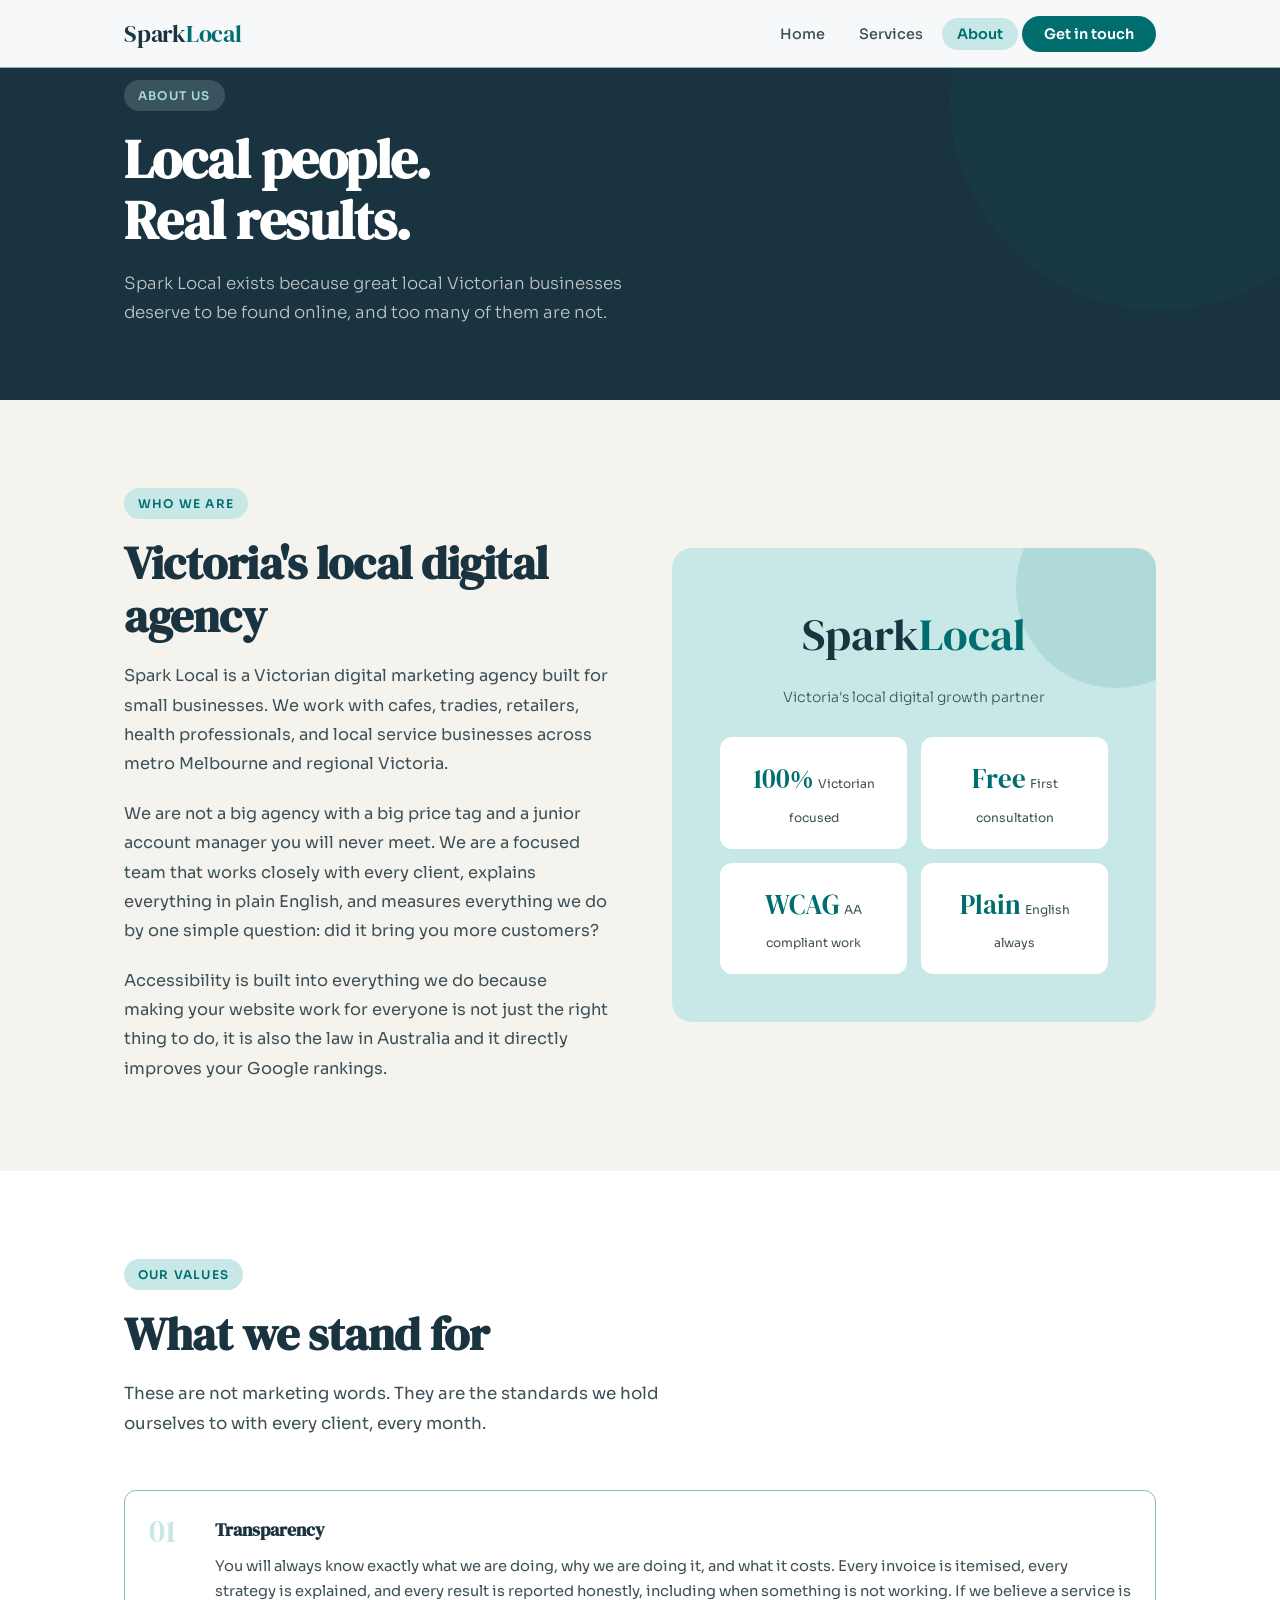
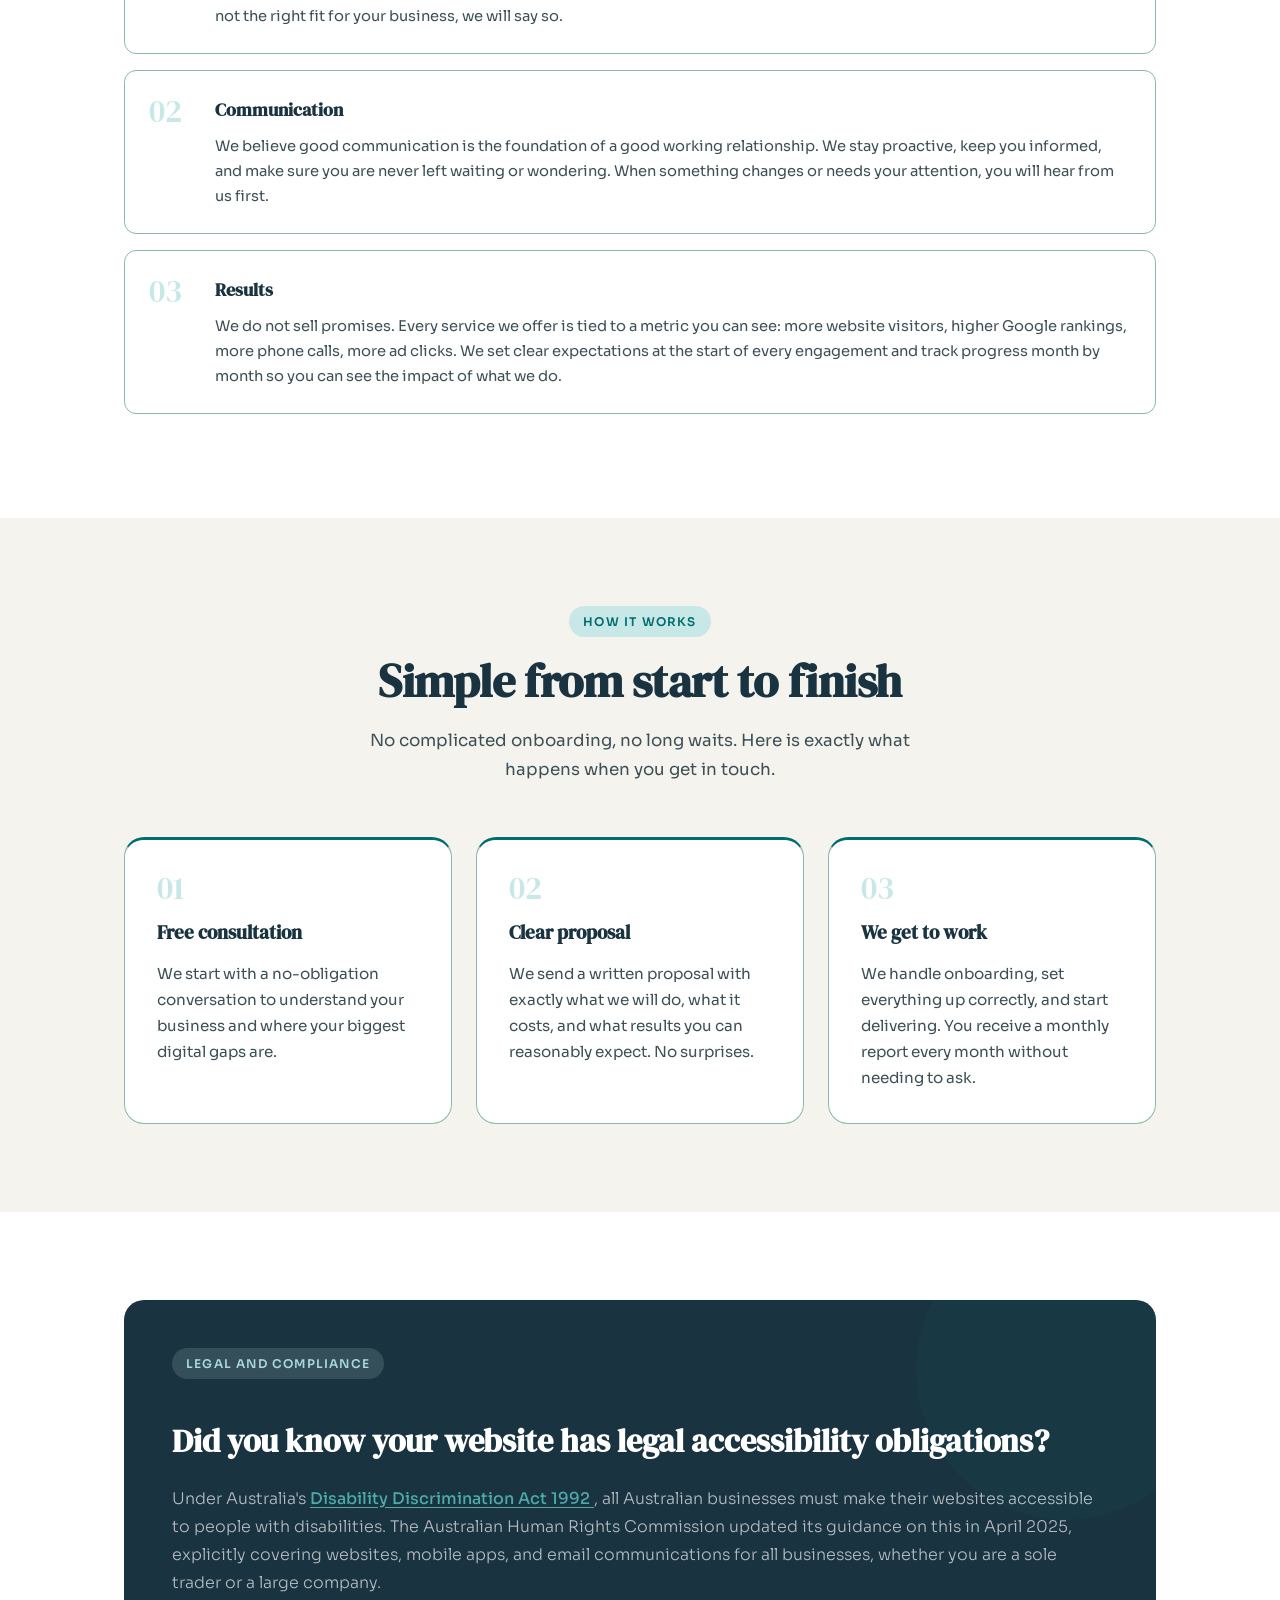
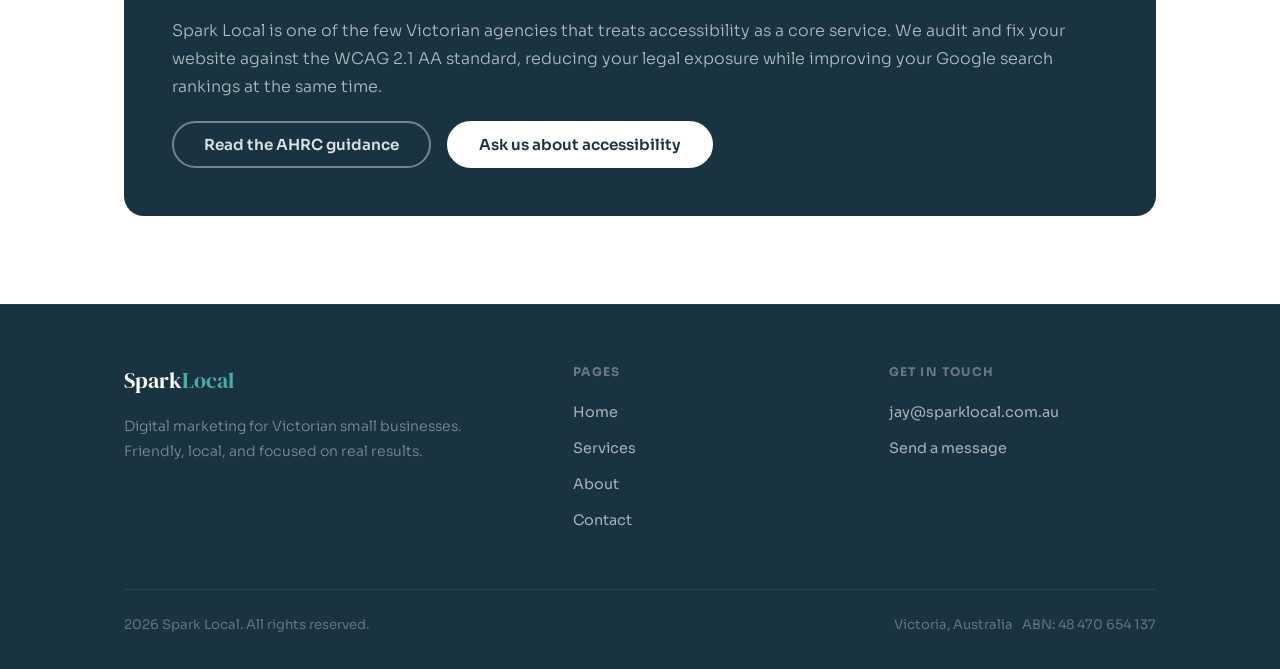
==== commit 1b09049b: "Add files via upload" ====
--- a/about.html
+++ b/about.html
@@ -6,7 +6,6 @@
   <title>About | Spark Local</title>
   <meta name="description" content="Learn about Spark Local, Victoria's local digital marketing agency. Our values, our approach, and why we work exclusively with Victorian small businesses.">
   <link rel="stylesheet" href="style.css">
-  <!-- Replace favicon.png with your own square logo file -->
   <link rel="icon" type="image/png" href="favicon.png">
 </head>
 <body>
@@ -283,7 +282,7 @@
       </div>
       <div class="footer-bottom">
         <span>2026 Spark Local. All rights reserved.</span>
-        <span>Victoria, Australia &nbsp; ABN: [Your ABN]</span>
+        <span>Victoria, Australia &nbsp; ABN: 48 470 654 137</span>
       </div>
     </div>
   </footer>
--- a/style.css
+++ b/style.css
@@ -214,6 +214,18 @@
 .testimonial-quote { font-size: 1rem; color: var(--grey); line-height: 1.75; margin-bottom: 20px; font-style: italic; }
 .testimonial-name { font-family: var(--font-display); font-size: 1rem; color: var(--dark); margin-bottom: 2px; }
 .testimonial-biz  { font-size: 0.83rem; color: var(--grey-light); }
+.testimonial-service {
+  display: inline-block;
+  margin-top: 12px;
+  font-size: 0.78rem;
+  font-weight: 600;
+  letter-spacing: 0.07em;
+  text-transform: uppercase;
+  color: var(--teal);
+  background: var(--teal-light);
+  padding: 4px 12px;
+  border-radius: 99px;
+}
 .testimonial-controls { display: flex; align-items: center; justify-content: center; gap: 16px; margin-top: 24px; }
 .tctl-btn {
   width: 44px; height: 44px; border-radius: 50%;
